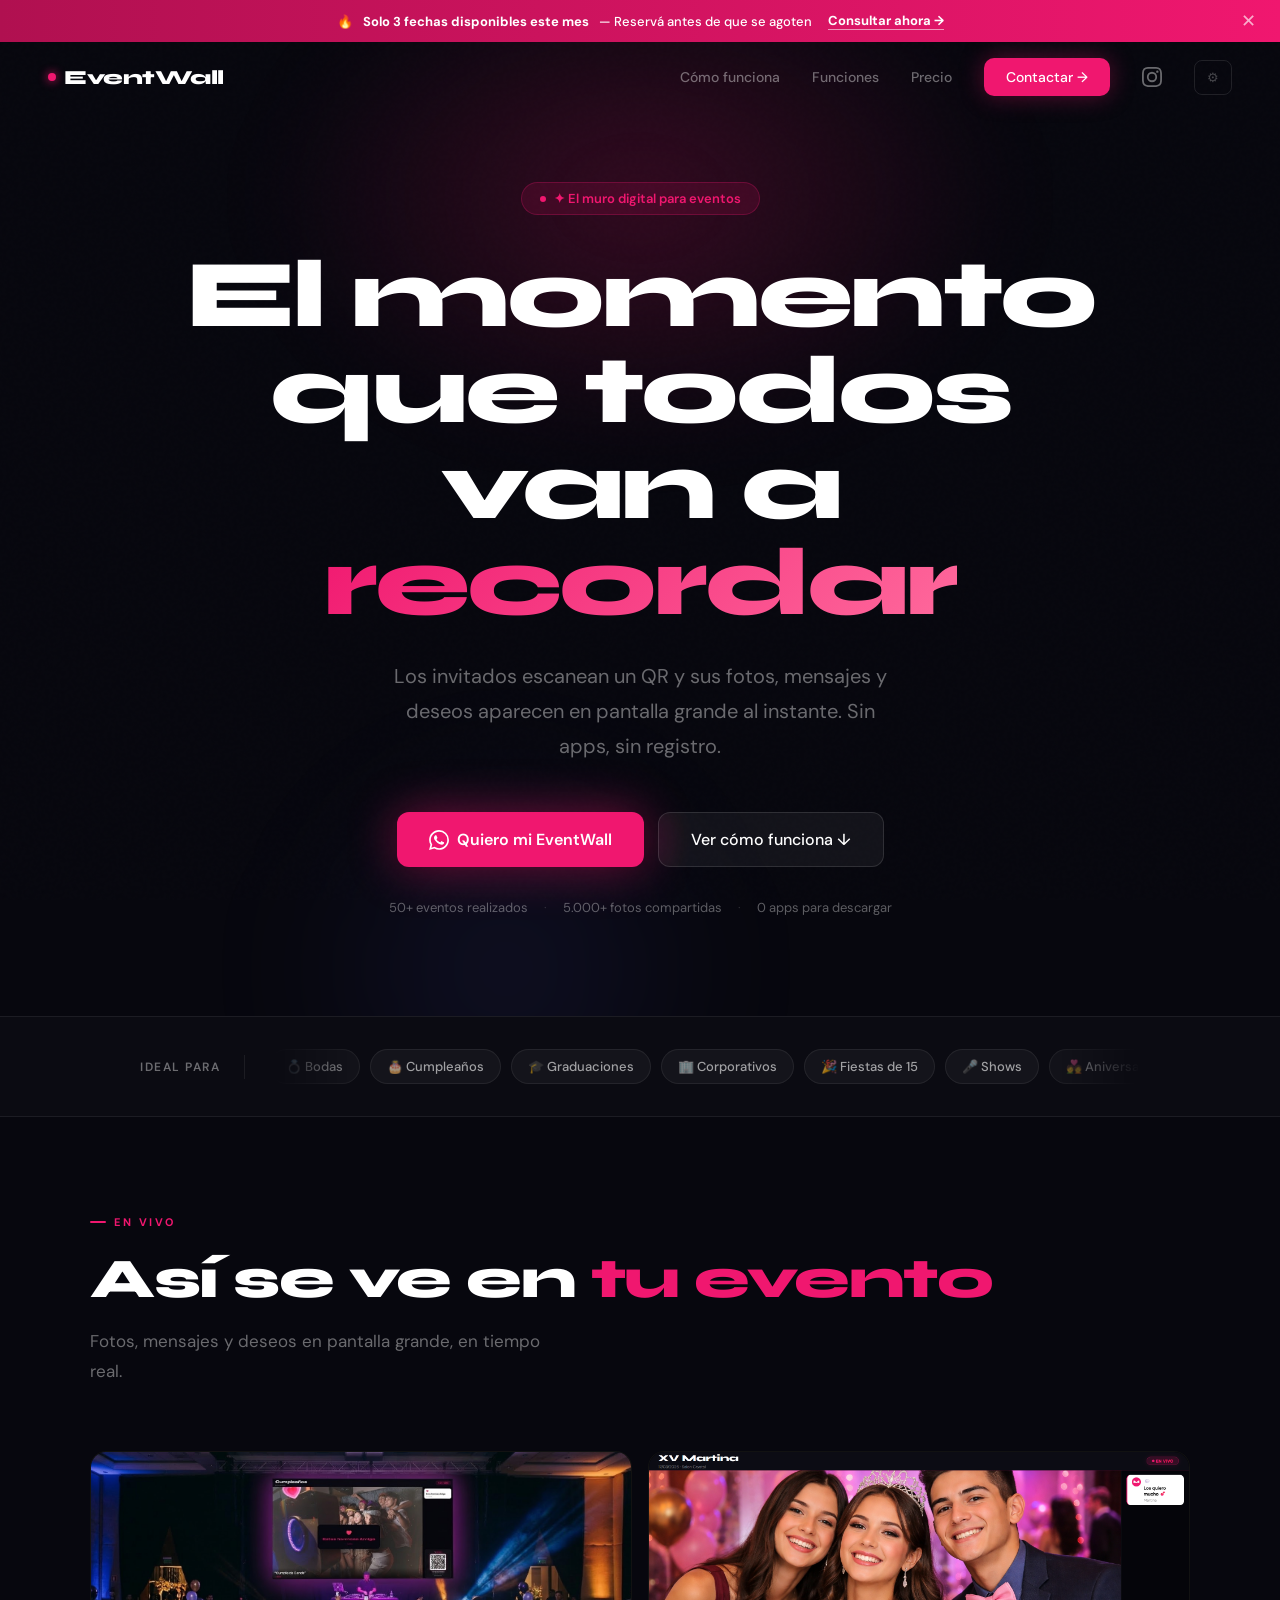
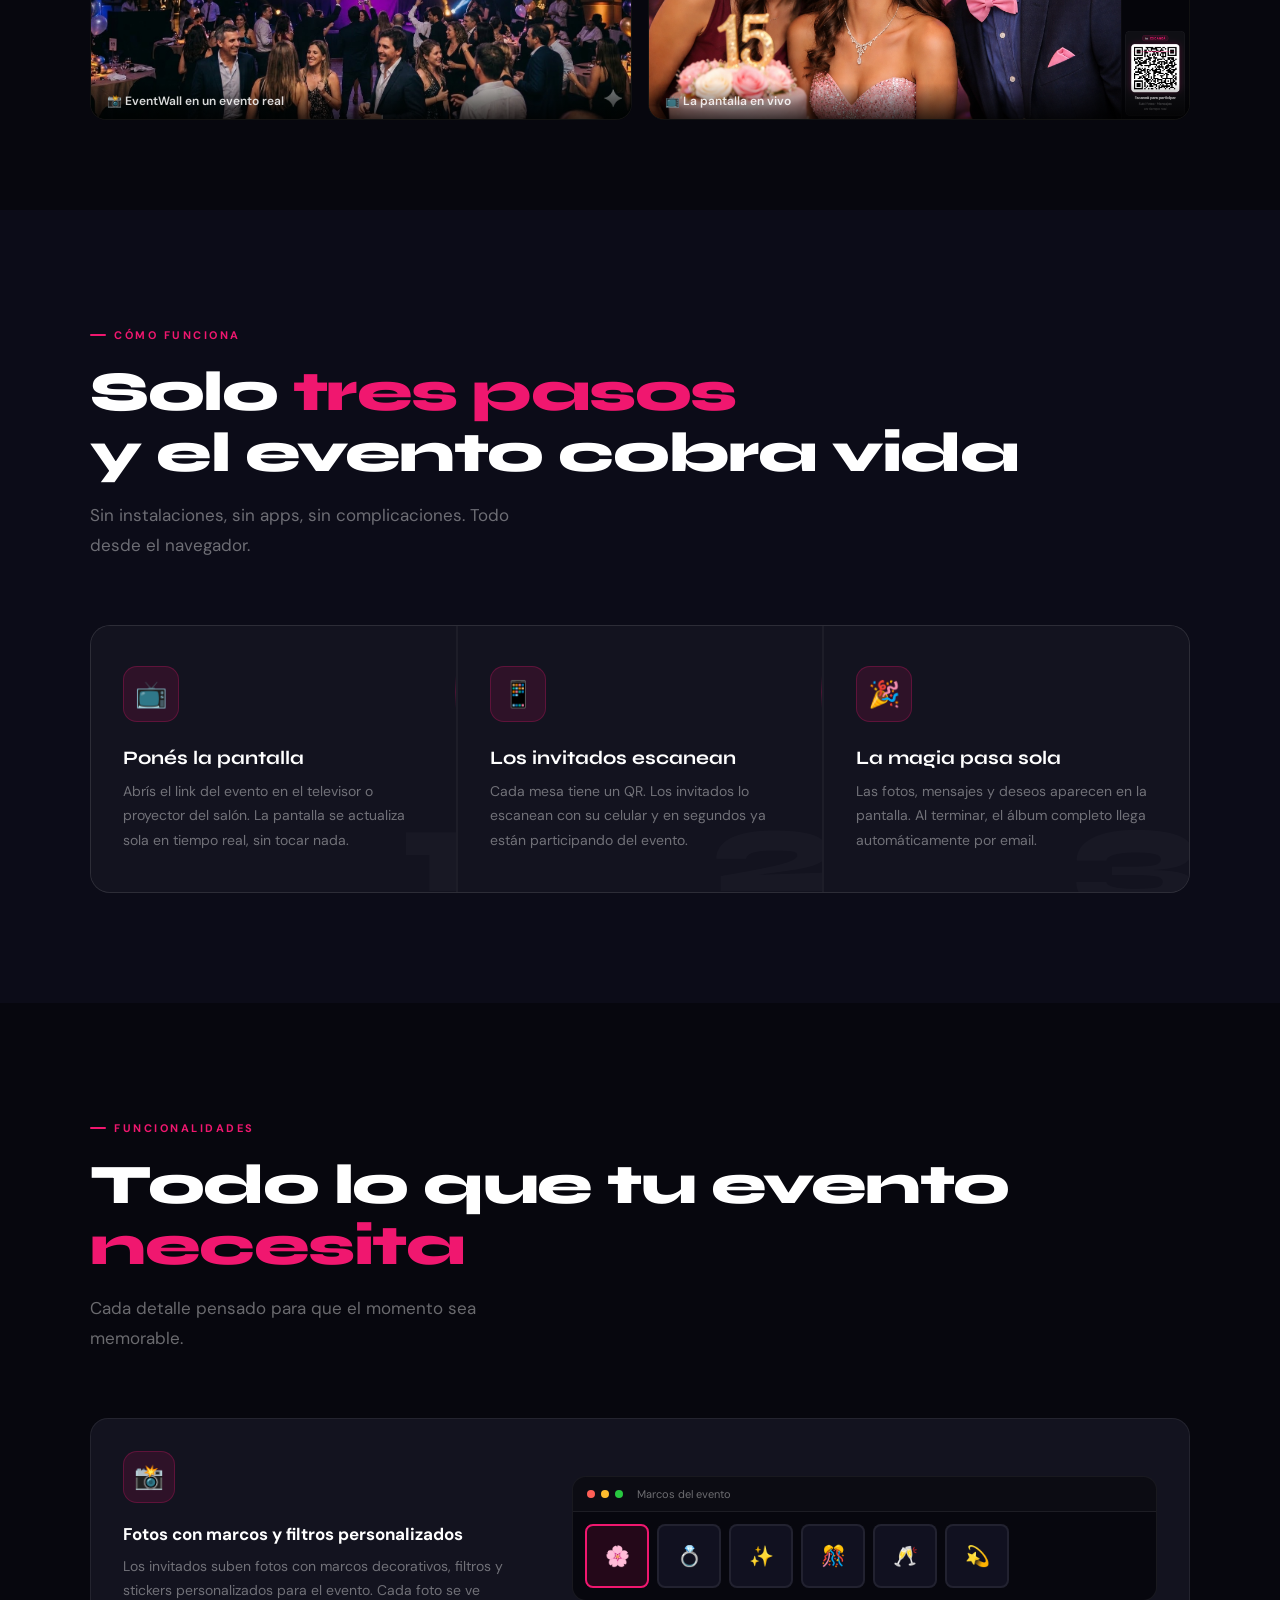
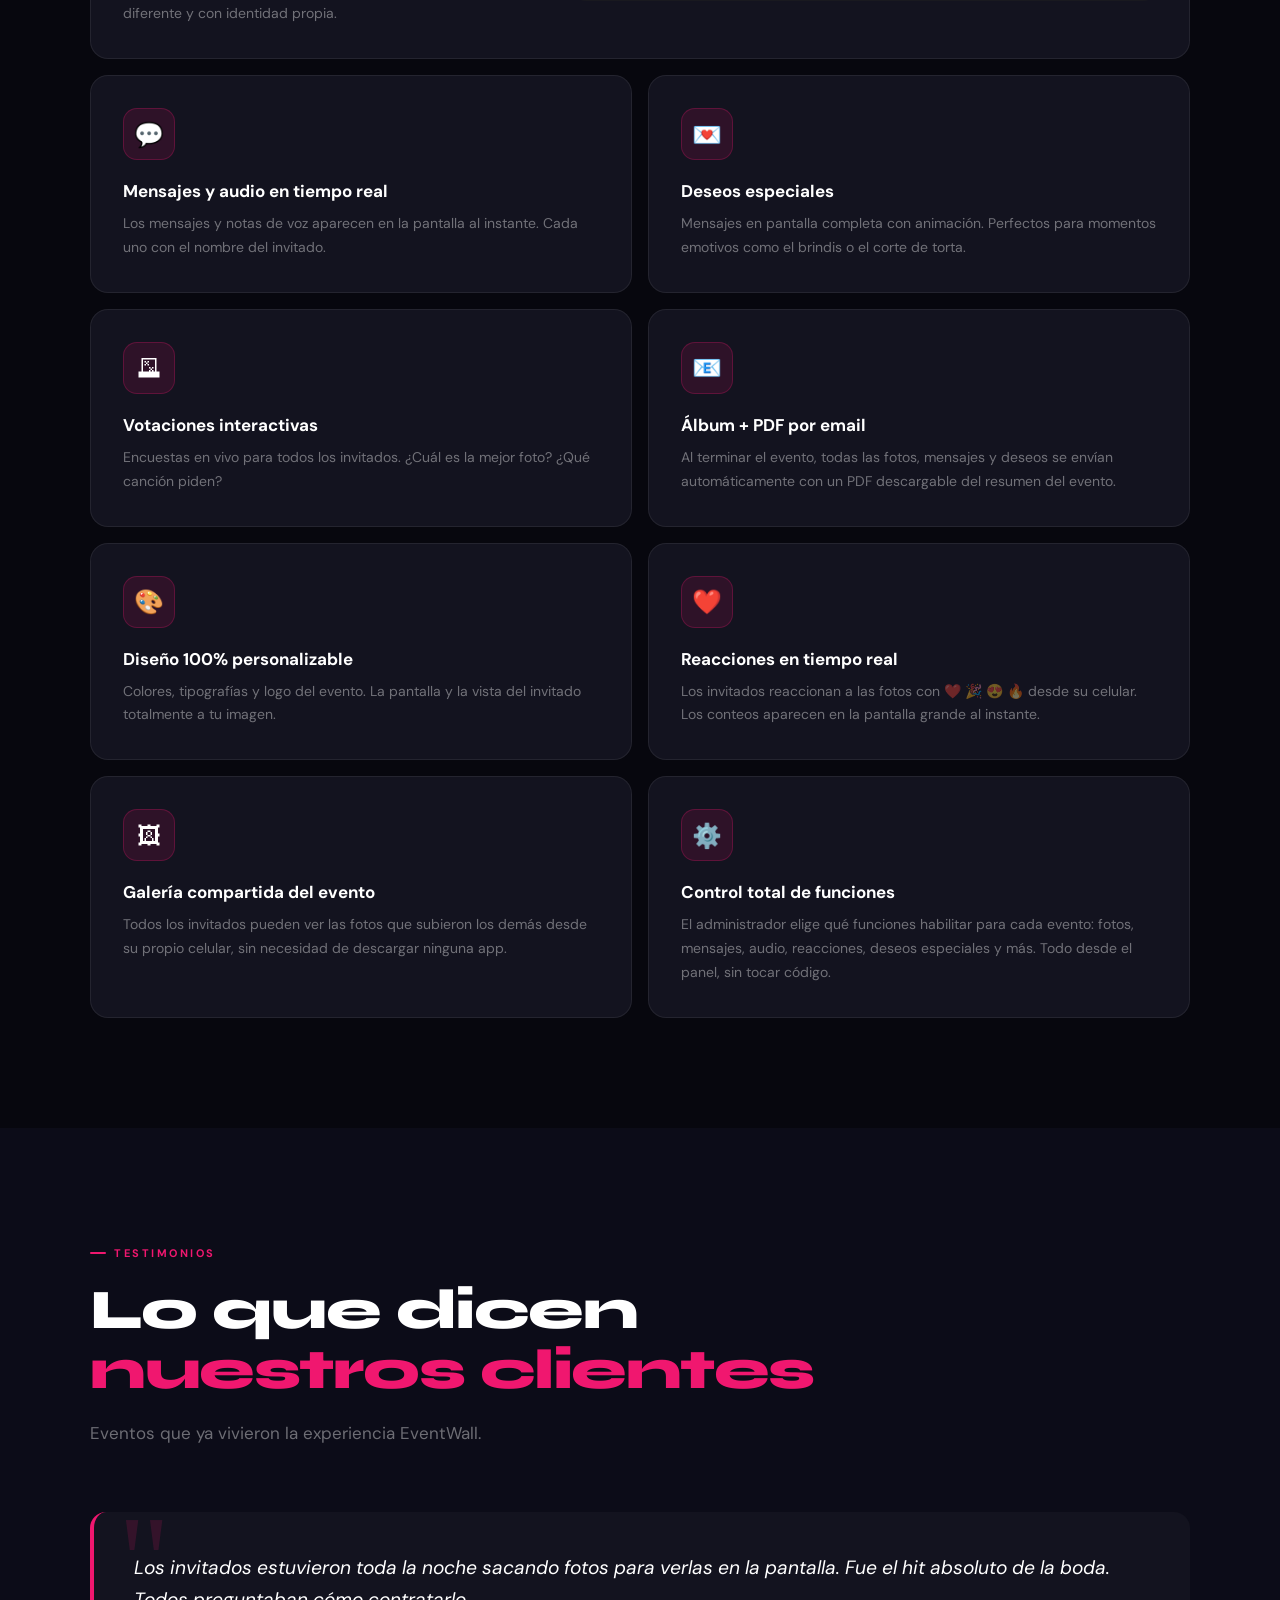
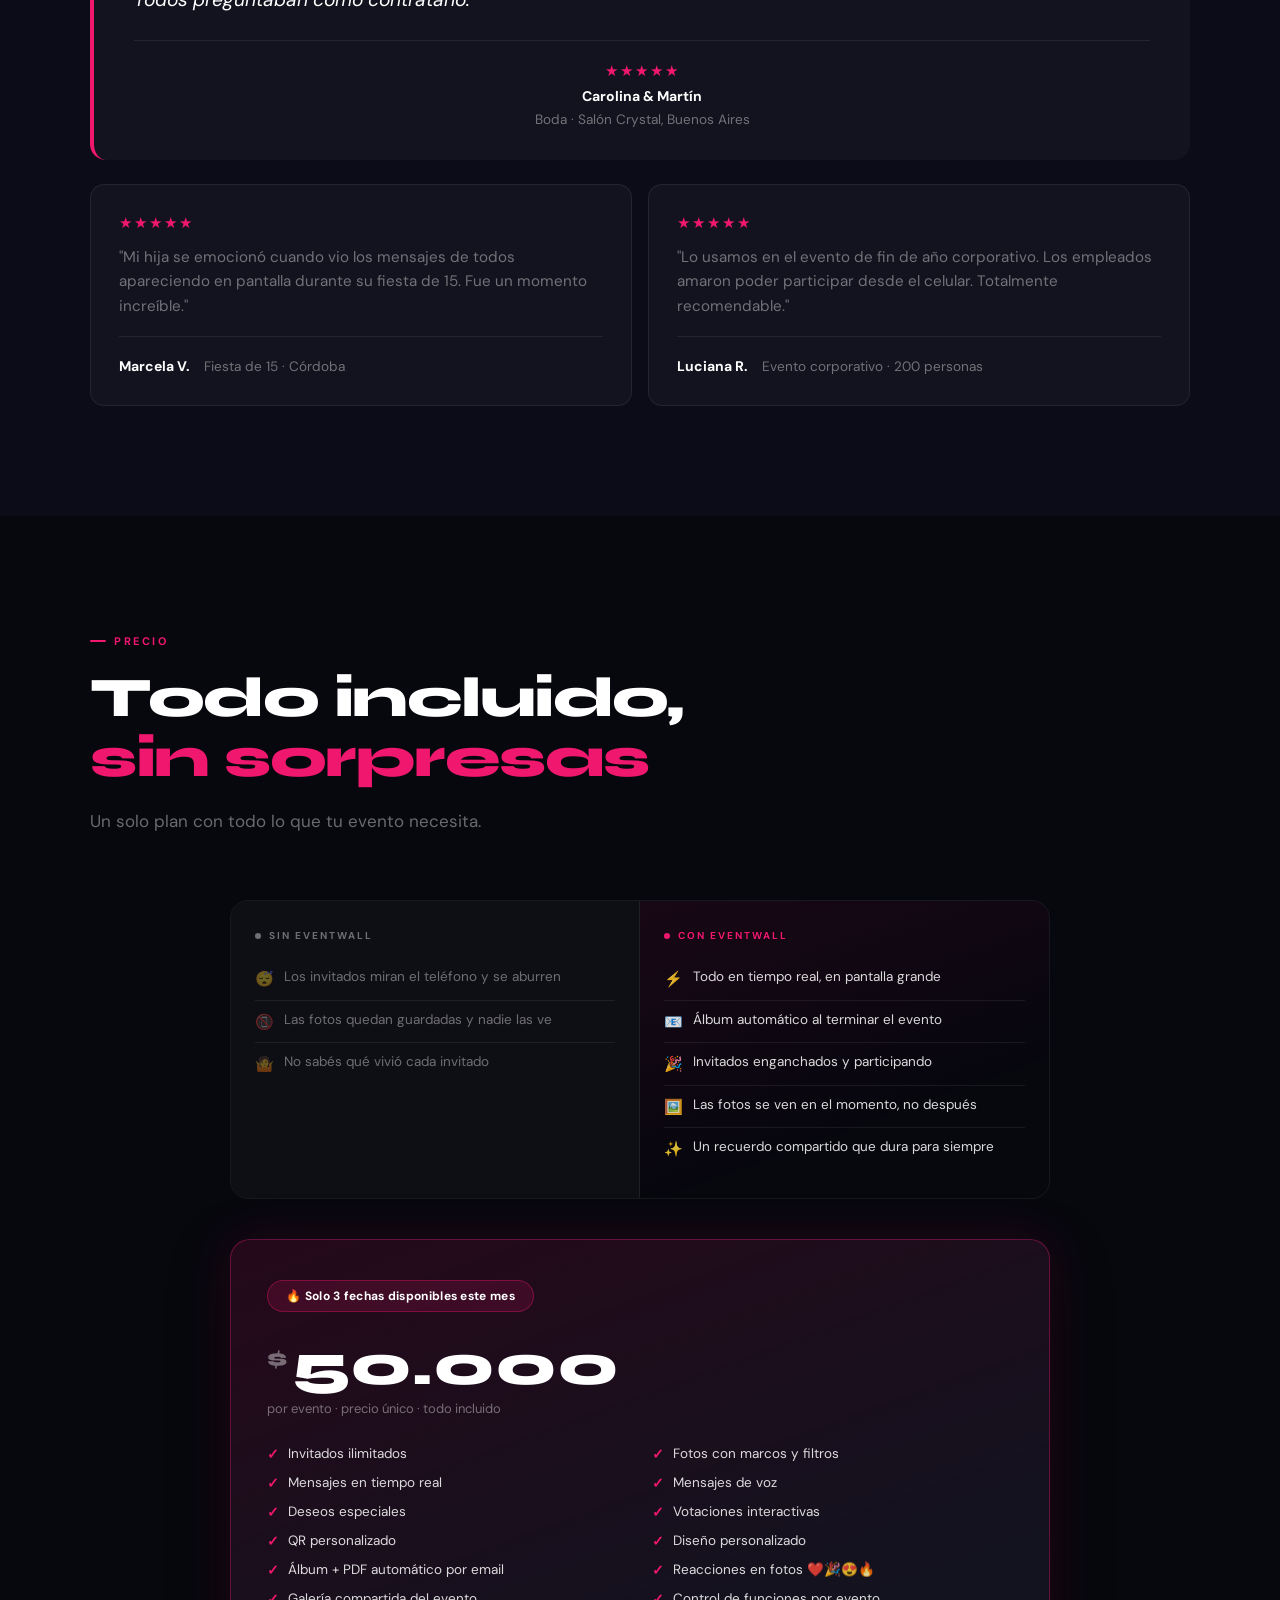
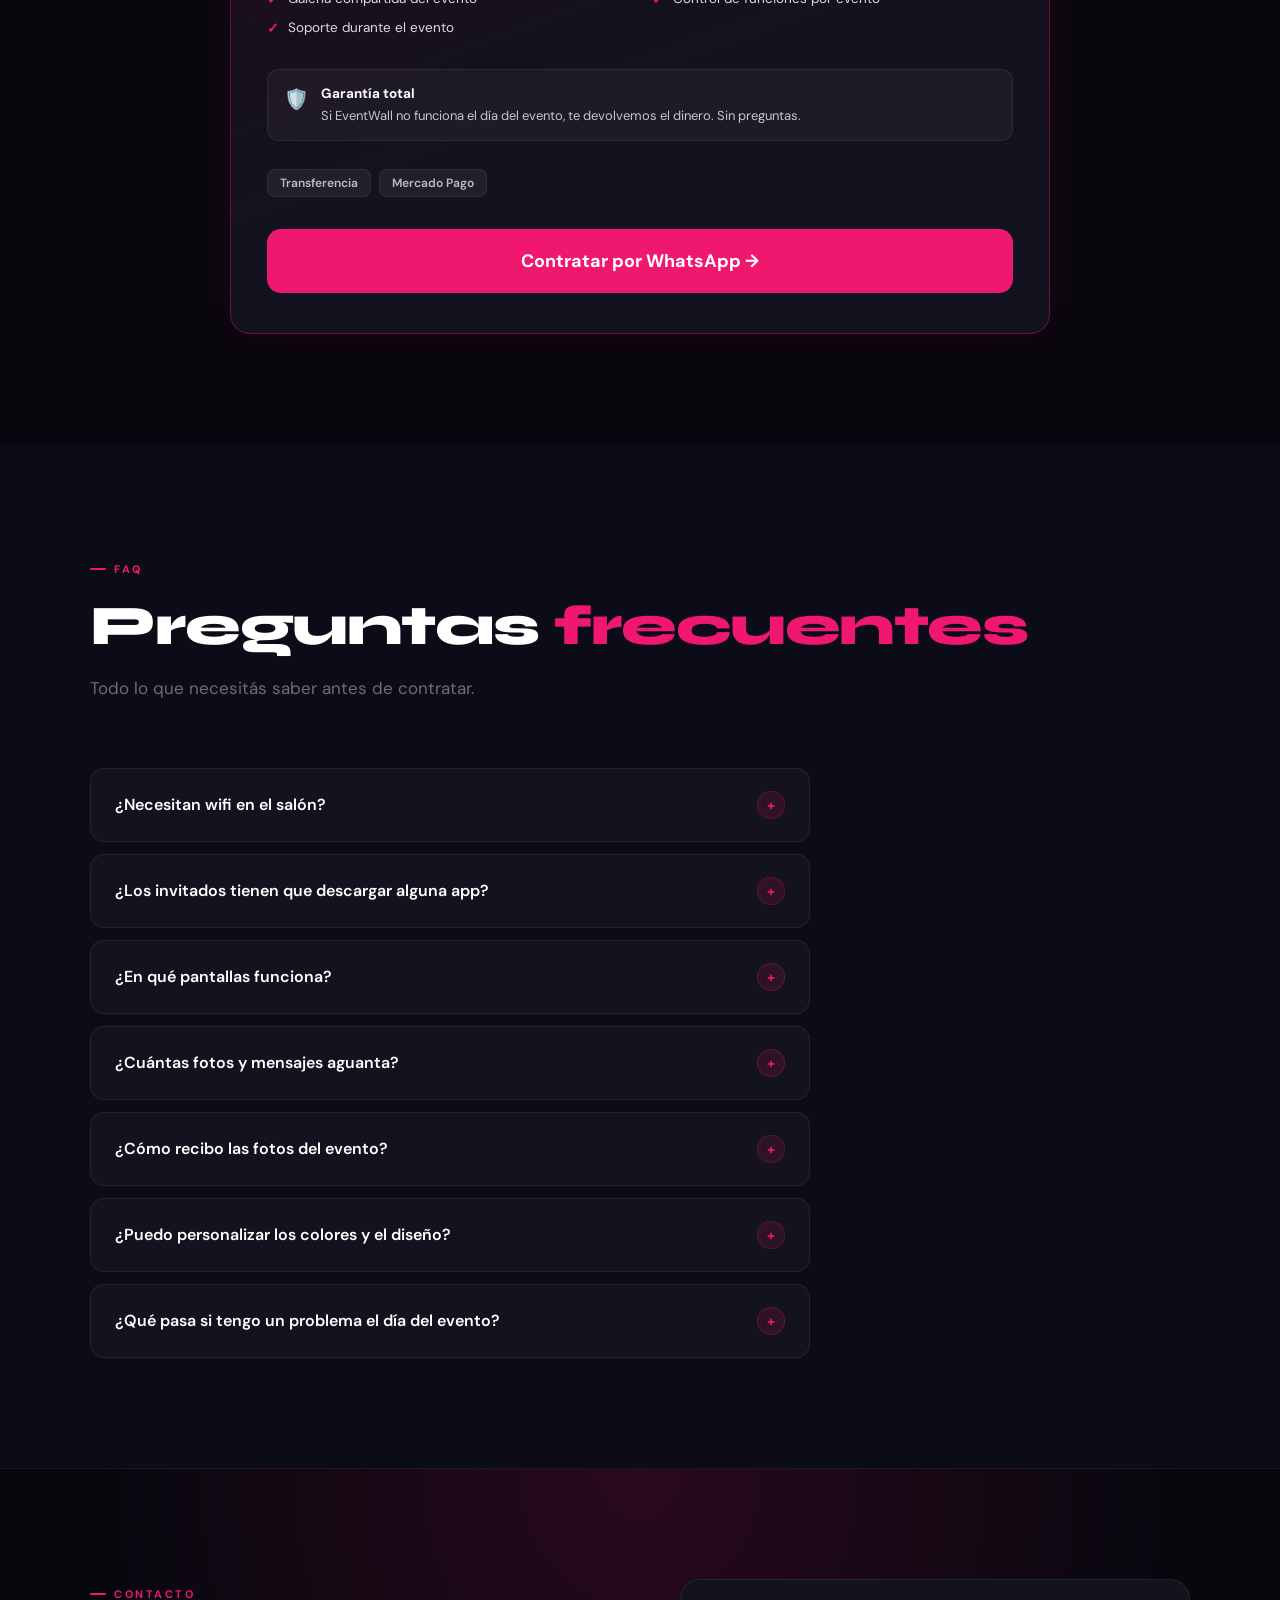
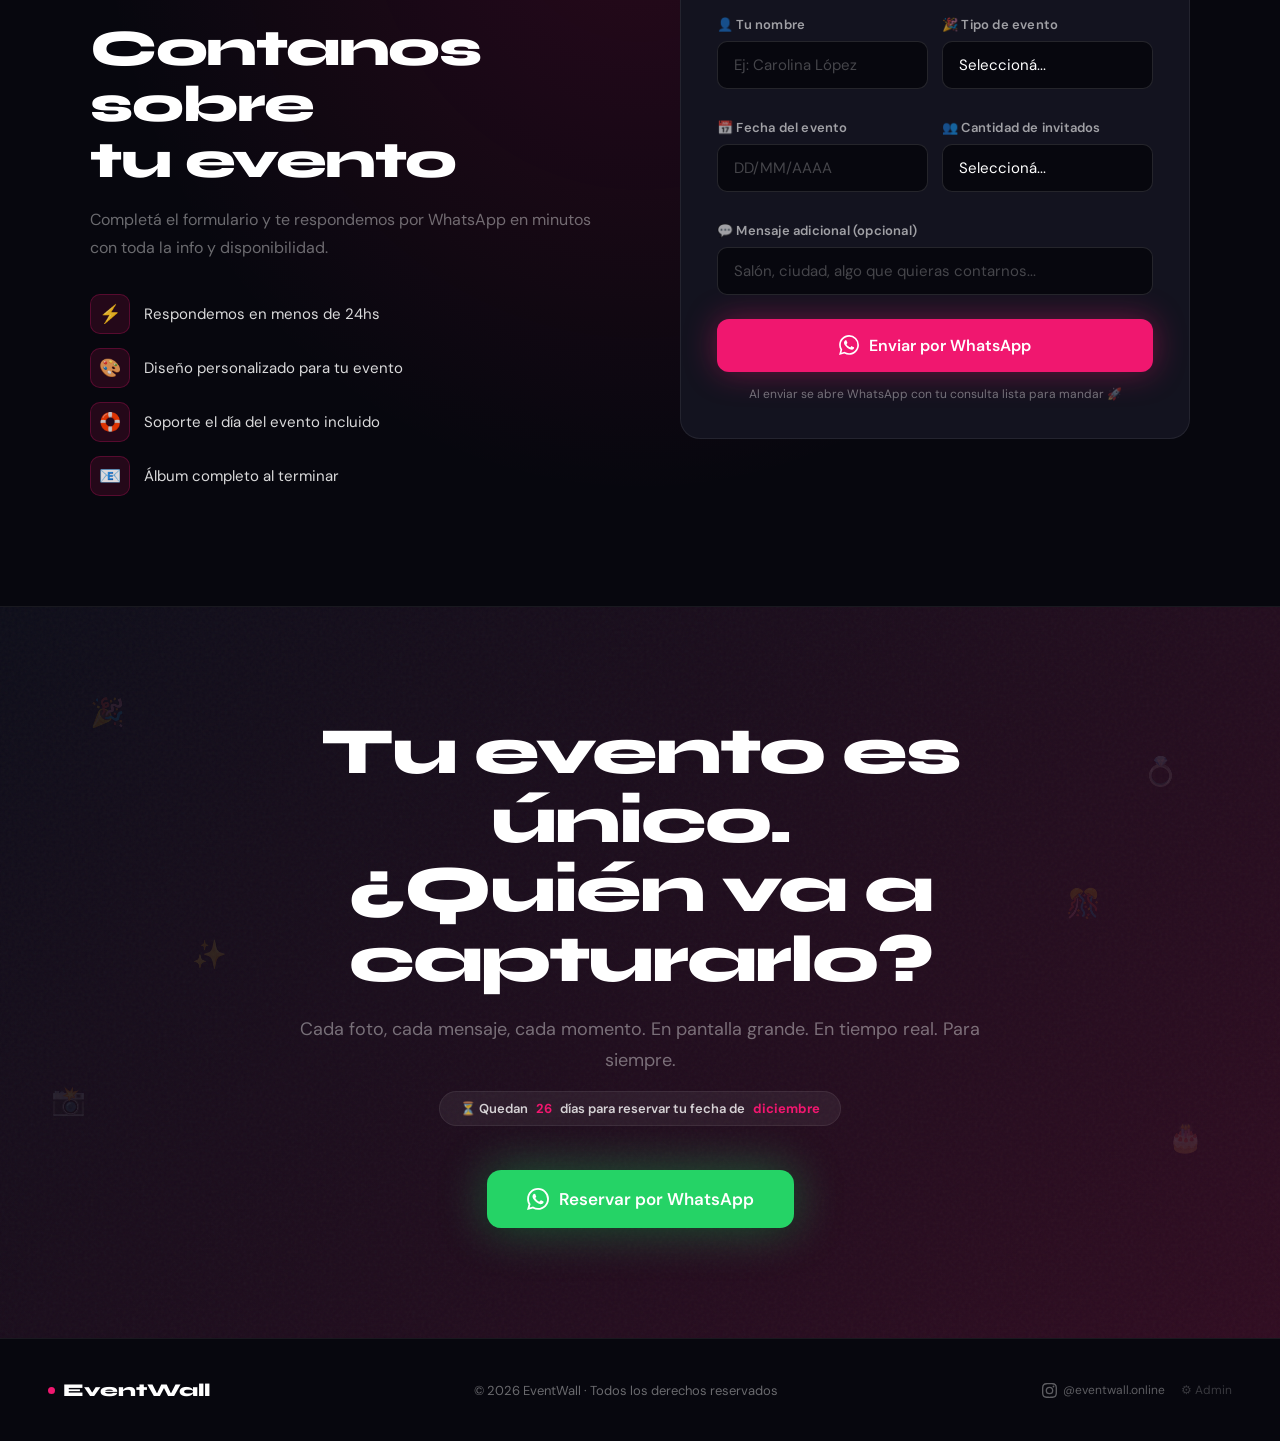
==== index.html @ 8d48dafd "Mejorar SEO técnico de la landing" ====
<!DOCTYPE html>
<html lang="es">
<head>
<meta charset="UTF-8"/>
<meta name="viewport" content="width=device-width, initial-scale=1.0"/>

<!-- ── SEO BÁSICO ── -->
<title>EventWall — Muro Digital para Eventos | Bodas, 15 Años y Más</title>
<meta name="description" content="EventWall: fotos, mensajes y deseos de tus invitados en pantalla grande, en tiempo real. Sin apps ni registro. Ideal para bodas, cumpleaños, fiestas de 15 y eventos corporativos en Argentina."/>
<meta name="keywords" content="muro digital eventos, photo wall boda, pantalla interactiva fiesta, fotos en tiempo real evento, eventwall argentina, muro interactivo invitados, photo wall argentina"/>
<meta name="author" content="EventWall"/>
<meta name="robots" content="index, follow, max-image-preview:large"/>
<meta name="geo.region" content="AR"/>
<meta name="geo.placename" content="Argentina"/>
<meta name="language" content="es-AR"/>
<meta name="theme-color" content="#05020A"/>
<meta name="format-detection" content="telephone=no"/>
<link rel="canonical" href="https://kracoospelatti1-sudo.github.io/"/>
<link rel="alternate" hreflang="es-AR" href="https://kracoospelatti1-sudo.github.io/"/>
<link rel="alternate" hreflang="x-default" href="https://kracoospelatti1-sudo.github.io/"/>

<!-- ── OPEN GRAPH (WhatsApp, Facebook, LinkedIn) ── -->
<meta property="og:type" content="website"/>
<meta property="og:url" content="https://kracoospelatti1-sudo.github.io/"/>
<meta property="og:title" content="EventWall — El muro digital para tus eventos"/>
<meta property="og:description" content="Fotos, mensajes y momentos de tus invitados en pantalla grande, en tiempo real. Sin apps, sin registro. Ideal para bodas, cumpleaños y eventos corporativos."/>
<meta property="og:image" content="https://kracoospelatti1-sudo.github.io/example2.png"/>
<meta property="og:image:secure_url" content="https://kracoospelatti1-sudo.github.io/example2.png"/>
<meta property="og:image:type" content="image/png"/>
<meta property="og:image:width" content="1909"/>
<meta property="og:image:height" content="945"/>
<meta property="og:image:alt" content="Pantalla de EventWall personalizada para un evento"/>
<meta property="og:locale" content="es_AR"/>
<meta property="og:site_name" content="EventWall"/>

<!-- ── TWITTER CARD ── -->
<meta name="twitter:card" content="summary_large_image"/>
<meta name="twitter:title" content="EventWall — El muro digital para tus eventos"/>
<meta name="twitter:description" content="Fotos, mensajes y momentos de tus invitados en pantalla grande, en tiempo real. Sin apps y sin registro."/>
<meta name="twitter:url" content="https://kracoospelatti1-sudo.github.io/"/>
<meta name="twitter:image" content="https://kracoospelatti1-sudo.github.io/example2.png"/>
<meta name="twitter:image:alt" content="Pantalla de EventWall personalizada para un evento"/>

<!-- ── SCHEMA.ORG — SERVICE ── -->
<script type="application/ld+json">
{
  "@context": "https://schema.org",
  "@type": "Service",
  "name": "EventWall",
  "url": "https://kracoospelatti1-sudo.github.io/",
  "description": "Muro digital interactivo para eventos. Fotos, mensajes y momentos de los invitados en pantalla grande, en tiempo real. Sin apps ni registro.",
  "image": "https://kracoospelatti1-sudo.github.io/example2.png",
  "provider": {
    "@type": "LocalBusiness",
    "name": "EventWall",
    "telephone": "+5492352487435",
    "areaServed": "AR",
    "sameAs": [
      "https://www.instagram.com/eventwall.online/"
    ],
    "address": {
      "@type": "PostalAddress",
      "addressCountry": "AR"
    }
  },
  "serviceType": "Entretenimiento para eventos",
  "offers": {
    "@type": "Offer",
    "priceCurrency": "ARS",
    "price": "50000",
    "availability": "https://schema.org/InStock",
    "priceValidUntil": "2026-12-31"
  },
  "audience": {
    "@type": "Audience",
    "audienceType": "Organizadores de eventos, bodas, fiestas de 15, eventos corporativos"
  }
}
</script>

<!-- ── SCHEMA.ORG — ORGANIZATION ── -->
<script type="application/ld+json">
{
  "@context": "https://schema.org",
  "@type": "Organization",
  "name": "EventWall",
  "url": "https://kracoospelatti1-sudo.github.io/",
  "logo": "https://kracoospelatti1-sudo.github.io/example2.png",
  "image": "https://kracoospelatti1-sudo.github.io/example2.png",
  "contactPoint": {
    "@type": "ContactPoint",
    "telephone": "+5492352487435",
    "contactType": "sales",
    "areaServed": "AR",
    "availableLanguage": [
      "es"
    ]
  },
  "sameAs": [
    "https://www.instagram.com/eventwall.online/"
  ]
}
</script>

<!-- ── SCHEMA.ORG — WEBSITE ── -->
<script type="application/ld+json">
{
  "@context": "https://schema.org",
  "@type": "WebSite",
  "name": "EventWall",
  "url": "https://kracoospelatti1-sudo.github.io/",
  "inLanguage": "es-AR"
}
</script>

<!-- ── SCHEMA.ORG — FAQ ── -->
<script type="application/ld+json">
{
  "@context": "https://schema.org",
  "@type": "FAQPage",
  "mainEntity": [
    {
      "@type": "Question",
      "name": "¿Necesitan wifi en el salón?",
      "acceptedAnswer": {
        "@type": "Answer",
        "text": "Sí, se necesita conexión a internet tanto en el televisor como en los celulares de los invitados. El sistema funciona 100% en la nube, por lo que no hay nada que instalar. La mayoría de los salones tienen wifi, y los invitados pueden usar sus datos móviles sin problema."
      }
    },
    {
      "@type": "Question",
      "name": "¿Los invitados tienen que descargar alguna app?",
      "acceptedAnswer": {
        "@type": "Answer",
        "text": "No. Los invitados escanean el QR con la cámara del celular y se abre directamente en el navegador. Sin apps, sin registro, sin contraseña. En menos de 10 segundos ya están participando."
      }
    },
    {
      "@type": "Question",
      "name": "¿En qué pantallas funciona?",
      "acceptedAnswer": {
        "@type": "Answer",
        "text": "En cualquier dispositivo con navegador: Smart TV, televisor con Chromecast o Fire Stick, computadora conectada al proyector, tablet, etc. Solo abrís el link del evento en el navegador y listo."
      }
    },
    {
      "@type": "Question",
      "name": "¿Cuántas fotos y mensajes aguanta?",
      "acceptedAnswer": {
        "@type": "Answer",
        "text": "El plan incluye invitados y contenido ilimitado. No hay un tope de fotos, mensajes o audios. El sistema está preparado para eventos con cientos de personas mandando contenido al mismo tiempo."
      }
    },
    {
      "@type": "Question",
      "name": "¿Cómo recibo las fotos del evento?",
      "acceptedAnswer": {
        "@type": "Answer",
        "text": "Al terminar el evento, el álbum completo con todas las fotos, mensajes y deseos se envía automáticamente al email que nos indicás, junto con un PDF descargable con el resumen de la noche. También podés descargarlo manualmente desde el panel de administración en cualquier momento."
      }
    },
    {
      "@type": "Question",
      "name": "¿Puedo personalizar los colores y el diseño?",
      "acceptedAnswer": {
        "@type": "Answer",
        "text": "Sí, el plan incluye personalización completa: colores, tipografías, marcos para fotos y diseño general de la pantalla. Lo adaptamos a la estética de tu evento antes del día."
      }
    },
    {
      "@type": "Question",
      "name": "¿Qué pasa si tengo un problema el día del evento?",
      "acceptedAnswer": {
        "@type": "Answer",
        "text": "Tenés soporte directo por WhatsApp durante todo el evento. Si algo no funciona como esperás, te respondemos al instante para resolverlo."
      }
    }
  ]
}
</script>

<!-- ── FAVICON ── -->
<link rel="icon" href="data:image/svg+xml,<svg xmlns='http://www.w3.org/2000/svg' viewBox='0 0 100 100'><text y='.9em' font-size='90'>🎉</text></svg>"/>

<link rel="preconnect" href="https://fonts.googleapis.com"/>
<link rel="preconnect" href="https://fonts.gstatic.com" crossorigin/>
<link href="https://fonts.googleapis.com/css2?family=Syne:wght@700;800&family=DM+Sans:ital,wght@0,300;0,400;0,500;0,600;1,400&display=swap" rel="stylesheet"/>
<link rel="stylesheet" href="https://unpkg.com/aos@2.3.4/dist/aos.css"/>
<style>
*,*::before,*::after{box-sizing:border-box;margin:0;padding:0}
html{scroll-behavior:smooth;-webkit-font-smoothing:antialiased}
body{font-family:'DM Sans',sans-serif;background:#07070e;color:#fff;overflow-x:hidden}

:root{
  --pink:#f0176f;
  --pink-dim:rgba(240,23,111,0.12);
  --pink-border:rgba(240,23,111,0.25);
  --dark:#07070e;
  --dark2:#0c0c18;
  --dark3:#111120;
  --card:#13131f;
  --border:rgba(255,255,255,0.07);
  --border2:rgba(255,255,255,0.12);
  --muted:rgba(255,255,255,0.4);
  --text:rgba(255,255,255,0.85);
  --wa:#25D366;
}

/* ─── SCROLLBAR ─────────────────────────────────── */
::-webkit-scrollbar{width:6px}
::-webkit-scrollbar-track{background:var(--dark)}
::-webkit-scrollbar-thumb{background:#2a2a3a;border-radius:3px}

/* ─── NOISE OVERLAY ─────────────────────────────── */
body::after{
  content:'';position:fixed;inset:0;z-index:0;pointer-events:none;
  background-image:url("data:image/svg+xml,%3Csvg viewBox='0 0 256 256' xmlns='http://www.w3.org/2000/svg'%3E%3Cfilter id='n'%3E%3CfeTurbulence type='fractalNoise' baseFrequency='0.9' numOctaves='4' stitchTiles='stitch'/%3E%3C/filter%3E%3Crect width='100%25' height='100%25' filter='url(%23n)' opacity='0.03'/%3E%3C/svg%3E");
  opacity:0.4;
}

/* ─── NAV ───────────────────────────────────────── */
nav{
  position:fixed;top:0;left:0;right:0;z-index:200;
  display:flex;align-items:center;justify-content:space-between;
  padding:16px 48px;
  transition:all 0.3s;
}
nav.scrolled{
  background:rgba(7,7,14,0.9);
  backdrop-filter:blur(20px);
  border-bottom:1px solid var(--border);
  padding:12px 48px;
}
.nav-logo{
  font-family:'Syne',sans-serif;font-size:20px;font-weight:800;
  color:#fff;letter-spacing:-0.5px;text-decoration:none;
  display:flex;align-items:center;gap:8px;
}
.nav-logo-dot{
  width:8px;height:8px;border-radius:50%;
  background:var(--pink);
  box-shadow:0 0 10px var(--pink);
  animation:pulse 2s infinite;
}
.nav-links{display:flex;align-items:center;gap:32px}
.nav-links a{
  font-size:14px;font-weight:500;color:var(--muted);
  text-decoration:none;transition:color 0.2s;
}
.nav-links a:hover{color:#fff}
.nav-cta{
  background:var(--pink);color:#fff !important;
  padding:10px 22px;border-radius:10px;font-size:14px;
  font-weight:600;transition:all 0.2s !important;
  box-shadow:0 0 24px rgba(240,23,111,0.35);
}
.nav-cta:hover{opacity:0.88 !important;transform:translateY(-1px)}
.nav-mobile-btn{
  display:none;background:none;border:none;cursor:pointer;
  color:#fff;font-size:22px;padding:4px;
}

/* ─── HERO (updated) ────────────────────────────── */
.hero{
  position:relative;min-height:100vh;
  display:flex;flex-direction:column;
  align-items:center;justify-content:center;
  padding:140px 24px 100px;
  text-align:center;overflow:hidden;
}
.hero-glow{
  position:absolute;top:-10%;left:50%;transform:translateX(-50%);
  width:900px;height:600px;
  background:radial-gradient(ellipse,rgba(240,23,111,0.2) 0%,transparent 60%);
  pointer-events:none;filter:blur(40px);
}
.hero-glow2{
  position:absolute;bottom:-20%;left:20%;
  width:500px;height:500px;
  background:radial-gradient(ellipse,rgba(99,102,241,0.1) 0%,transparent 65%);
  pointer-events:none;filter:blur(60px);
}
.hero-badge{
  display:inline-flex;align-items:center;gap:8px;
  background:var(--pink-dim);border:1px solid var(--pink-border);
  padding:7px 18px;border-radius:40px;
  font-size:13px;font-weight:600;color:var(--pink);
  margin-bottom:32px;position:relative;z-index:1;
  animation:fadeUp 0.6s ease both;
}
.hero-badge-dot{
  width:6px;height:6px;border-radius:50%;
  background:var(--pink);animation:pulse 1.5s infinite;
}
.hero h1{
  font-family:'Syne',sans-serif;
  font-size:clamp(44px,8vw,96px);
  font-weight:800;line-height:1.0;letter-spacing:-3px;
  margin-bottom:28px;max-width:920px;
  position:relative;z-index:1;
  animation:fadeUp 0.6s 0.1s ease both;
}
.hero h1 .highlight{
  color:transparent;
  background:linear-gradient(135deg,var(--pink),#ff6b9d);
  -webkit-background-clip:text;background-clip:text;
}
.hero-sub{
  font-size:clamp(16px,2vw,20px);color:var(--muted);
  max-width:520px;line-height:1.75;margin-bottom:48px;
  position:relative;z-index:1;
  animation:fadeUp 0.6s 0.2s ease both;
}
.hero-btns{
  display:flex;gap:14px;flex-wrap:wrap;justify-content:center;
  position:relative;z-index:1;
  animation:fadeUp 0.6s 0.3s ease both;
}
.btn-primary{
  display:inline-flex;align-items:center;gap:8px;
  background:var(--pink);color:#fff;border:none;
  padding:16px 32px;border-radius:12px;font-size:16px;
  font-weight:600;font-family:'DM Sans',sans-serif;cursor:pointer;
  text-decoration:none;transition:all 0.25s;
  box-shadow:0 0 48px rgba(240,23,111,0.45),0 4px 16px rgba(0,0,0,0.3);
}
.btn-primary:hover{transform:translateY(-2px);box-shadow:0 0 64px rgba(240,23,111,0.55),0 8px 24px rgba(0,0,0,0.4)}
.btn-secondary{
  display:inline-flex;align-items:center;gap:8px;
  background:rgba(255,255,255,0.05);color:#fff;
  border:1px solid var(--border2);
  padding:16px 32px;border-radius:12px;font-size:16px;
  font-weight:500;font-family:'DM Sans',sans-serif;cursor:pointer;
  text-decoration:none;transition:all 0.25s;
  backdrop-filter:blur(8px);
}
.btn-secondary:hover{background:rgba(255,255,255,0.1);transform:translateY(-2px)}

/* HERO MOCKUP */

/* ─── PROOF BAR ─────────────────────────────────── */
.proof{
  padding:32px 24px;
  border-top:1px solid var(--border);border-bottom:1px solid var(--border);
  background:rgba(255,255,255,0.015);
}
.proof-inner{max-width:1000px;margin:0 auto;display:flex;align-items:center;gap:24px;flex-wrap:wrap;justify-content:center}
.proof-label{font-size:12px;color:var(--muted);text-transform:uppercase;letter-spacing:1.5px;font-weight:600;white-space:nowrap}
.proof-sep{width:1px;height:24px;background:var(--border);flex-shrink:0}
.proof-tags{display:flex;flex-wrap:wrap;gap:10px;justify-content:center}
.proof-tag{
  display:flex;align-items:center;gap:7px;
  background:rgba(255,255,255,0.04);border:1px solid var(--border);
  padding:8px 16px;border-radius:40px;font-size:13px;
  color:rgba(255,255,255,0.6);font-weight:500;
}

/* ─── SECTION BASE ──────────────────────────────── */
.section-wrap{width:100%;padding:0 24px}
.section-wrap.dark{background:var(--dark2)}
.section{max-width:1100px;margin:0 auto;padding:110px 0}
.section-label{
  display:inline-flex;align-items:center;gap:8px;
  font-size:11px;font-weight:700;color:var(--pink);
  text-transform:uppercase;letter-spacing:2.5px;margin-bottom:20px;
}
.section-label::before{content:'';width:16px;height:2px;background:var(--pink);border-radius:2px}
.section h2{
  font-family:'Syne',sans-serif;
  font-size:clamp(32px,4.5vw,56px);
  font-weight:800;line-height:1.08;letter-spacing:-1.5px;
  margin-bottom:18px;
}
.section h2 .c{color:var(--pink)}
.section-sub{
  font-size:17px;color:var(--muted);
  max-width:460px;line-height:1.75;margin-bottom:64px;
}

/* ─── STATS ─────────────────────────────────────── */
.stats-row{
  display:grid;grid-template-columns:repeat(4,1fr);
  gap:1px;background:var(--border);
  border:1px solid var(--border);border-radius:20px;overflow:hidden;
  margin-bottom:0;
}
.stat-item{
  background:var(--card);
  padding:36px 24px;text-align:center;
}
.stat-val{
  font-family:'Syne',sans-serif;font-size:clamp(36px,4vw,52px);
  font-weight:800;color:var(--pink);line-height:1;margin-bottom:8px;
}
.stat-desc{font-size:13px;color:var(--muted);font-weight:500;line-height:1.4}

/* ─── HOW IT WORKS ──────────────────────────────── */
.steps{display:grid;grid-template-columns:repeat(3,1fr);gap:2px;background:var(--border);border-radius:20px;overflow:hidden;border:1px solid var(--border)}
.step{
  background:var(--card);padding:40px 32px;
  position:relative;overflow:hidden;transition:background 0.2s;
}
.step::before{
  content:attr(data-n);
  position:absolute;bottom:-20px;right:-10px;
  font-family:'Syne',sans-serif;font-size:120px;font-weight:800;
  color:rgba(255,255,255,0.025);line-height:1;pointer-events:none;
  user-select:none;
}
.step:hover{background:#161625}
.step-ico{
  width:56px;height:56px;border-radius:14px;
  background:var(--pink-dim);border:1px solid var(--pink-border);
  display:flex;align-items:center;justify-content:center;
  font-size:26px;margin-bottom:24px;
}
.step h3{font-family:'Syne',sans-serif;font-size:19px;font-weight:700;margin-bottom:10px}
.step p{font-size:14px;color:var(--muted);line-height:1.75}
.step-connector{
  position:absolute;top:50px;right:-1px;
  width:2px;height:32px;
  background:linear-gradient(to bottom,transparent,var(--pink-border),transparent);
}

/* ─── FEATURES ──────────────────────────────────── */
.features-layout{display:grid;grid-template-columns:1fr 1fr;gap:16px}
.feat{
  background:var(--card);border:1px solid var(--border);
  border-radius:18px;padding:32px;
  transition:all 0.25s;cursor:default;
  display:flex;flex-direction:column;gap:0;
}
.feat:hover{border-color:var(--pink-border);background:#161625;transform:translateY(-3px)}
.feat.big{grid-column:span 2;display:grid;grid-template-columns:1fr 1.4fr;gap:32px;align-items:center}
.feat-ico{
  width:52px;height:52px;border-radius:14px;
  display:flex;align-items:center;justify-content:center;
  font-size:24px;margin-bottom:20px;flex-shrink:0;
  background:var(--pink-dim);border:1px solid var(--pink-border);
}
.feat h3{font-size:17px;font-weight:700;margin-bottom:10px;line-height:1.3}
.feat p{font-size:14px;color:var(--muted);line-height:1.7}
.feat-preview{
  background:var(--dark);border:1px solid var(--border);
  border-radius:14px;overflow:hidden;
}
.feat-preview-bar{
  padding:10px 14px;display:flex;align-items:center;gap:6px;
  border-bottom:1px solid var(--border);
  background:rgba(255,255,255,0.02);
}
.feat-preview-dot{width:8px;height:8px;border-radius:50%}
.feat-preview-body{
  display:flex;gap:8px;padding:12px;flex-wrap:wrap;
}
.feat-frame{
  width:64px;height:64px;border-radius:8px;
  display:flex;align-items:center;justify-content:center;
  font-size:20px;border:2px solid var(--border);
  background:var(--dark3);cursor:pointer;transition:all 0.2s;
}
.feat-frame:hover,.feat-frame.active{border-color:var(--pink);background:var(--pink-dim)}

/* ─── TESTIMONIALS ──────────────────────────────── */
.testi-grid{display:grid;grid-template-columns:repeat(3,1fr);gap:16px}
.testi{
  background:var(--card);border:1px solid var(--border);
  border-radius:18px;padding:32px;
  display:flex;flex-direction:column;gap:20px;
  transition:all 0.25s;
}
.testi:hover{border-color:var(--border2);transform:translateY(-3px)}
.testi-stars{color:#f59e0b;font-size:14px;letter-spacing:2px;margin-bottom:4px}
.testi-text{
  font-size:15px;color:var(--text);line-height:1.75;flex:1;
}
.testi-author{display:flex;align-items:center;gap:14px;padding-top:20px;border-top:1px solid var(--border)}
.testi-avatar{
  width:44px;height:44px;border-radius:50%;flex-shrink:0;
  background:linear-gradient(135deg,var(--pink),#7c3aed);
  display:flex;align-items:center;justify-content:center;font-size:20px;
}
.testi-name{font-size:14px;font-weight:700;margin-bottom:2px}
.testi-role{font-size:12px;color:var(--muted)}

/* ─── EJEMPLOS ──────────────────────────────────── */
.ejemplos-grid{display:grid;grid-template-columns:1fr 1fr;gap:16px;margin-top:0}
@media(max-width:700px){.ejemplos-grid{grid-template-columns:1fr}}
.ejemplo-card{border-radius:16px;overflow:hidden;border:1px solid var(--border);position:relative;background:#000}
.ejemplo-card img{width:100%;height:100%;object-fit:cover;display:block;transition:transform 0.4s ease}
.ejemplo-card:hover img{transform:scale(1.03)}
.ejemplo-lbl{position:absolute;bottom:0;left:0;right:0;padding:10px 16px;background:linear-gradient(transparent,rgba(0,0,0,0.75));font-size:12px;font-weight:600;color:rgba(255,255,255,0.85)}

/* ─── PRICING ───────────────────────────────────── */
.pricing-grid{display:grid;grid-template-columns:1fr;gap:16px;max-width:600px;margin:0 auto}
.plan{
  background:var(--card);border:1px solid var(--border);
  border-radius:20px;padding:36px 28px;
  display:flex;flex-direction:column;
  position:relative;transition:all 0.25s;
}
.plan:hover{transform:translateY(-4px)}
.plan.featured{
  background:linear-gradient(160deg,rgba(240,23,111,0.13) 0%,var(--card) 60%);
  border-color:rgba(240,23,111,0.35);
  box-shadow:0 0 48px rgba(240,23,111,0.12),0 20px 60px rgba(0,0,0,0.4);
}
.plan-tag{
  position:absolute;top:-13px;left:50%;transform:translateX(-50%);
  background:linear-gradient(135deg,var(--pink),#c0135a);
  color:#fff;padding:5px 20px;border-radius:40px;
  font-size:11px;font-weight:700;letter-spacing:0.5px;white-space:nowrap;
}
.plan-tier{font-size:11px;font-weight:700;color:var(--muted);text-transform:uppercase;letter-spacing:2px;margin-bottom:16px}
.plan-price{
  font-family:'Syne',sans-serif;font-size:52px;font-weight:800;
  line-height:1;display:flex;align-items:flex-start;gap:4px;margin-bottom:4px;
}
.plan-price sup{font-size:22px;margin-top:10px;color:var(--muted)}
.plan-billing{font-size:13px;color:var(--muted);margin-bottom:28px}
.plan-divider{height:1px;background:var(--border);margin-bottom:24px}
.plan-list{list-style:none;display:flex;flex-direction:column;gap:13px;margin-bottom:32px;flex:1}
.plan-list li{font-size:14px;color:var(--text);display:flex;align-items:flex-start;gap:10px}
.plan-list li .ok{color:var(--pink);font-weight:700;flex-shrink:0;margin-top:1px}
.plan-list li.off{color:var(--muted)}
.plan-list li .ok.no{color:rgba(255,255,255,0.15)}
.plan-btn{
  display:block;text-align:center;padding:14px 20px;border-radius:12px;
  font-size:15px;font-weight:600;font-family:'DM Sans',sans-serif;
  cursor:pointer;text-decoration:none;transition:all 0.2s;border:none;
}
.plan-btn.ghost{
  background:rgba(255,255,255,0.05);color:#fff;
  border:1px solid var(--border2);
}
.plan-btn.ghost:hover{background:rgba(255,255,255,0.1)}
.plan-btn.pink{
  background:var(--pink);color:#fff;
  box-shadow:0 0 32px rgba(240,23,111,0.4);
}
.plan-btn.pink:hover{opacity:0.88}

/* ─── CTA FINAL ─────────────────────────────────── */
.cta-wrap{
  padding:0 24px;
  background:radial-gradient(ellipse at 50% 0%,rgba(240,23,111,0.18) 0%,transparent 60%);
  border-top:1px solid var(--border);
}
.cta-inner{
  max-width:800px;margin:0 auto;
  padding:120px 0;text-align:center;
}
.cta-inner h2{
  font-family:'Syne',sans-serif;
  font-size:clamp(38px,5.5vw,68px);
  font-weight:800;letter-spacing:-2px;line-height:1.05;
  margin-bottom:20px;
}
.cta-inner p{
  font-size:18px;color:var(--muted);
  margin-bottom:44px;line-height:1.7;
}
.btn-wa{
  display:inline-flex;align-items:center;gap:10px;
  background:var(--wa);color:#fff;border:none;
  padding:18px 40px;border-radius:14px;font-size:17px;
  font-weight:600;font-family:'DM Sans',sans-serif;cursor:pointer;
  text-decoration:none;transition:all 0.25s;
  box-shadow:0 0 48px rgba(37,211,102,0.4),0 4px 20px rgba(0,0,0,0.3);
}
.btn-wa:hover{transform:translateY(-2px);box-shadow:0 0 64px rgba(37,211,102,0.5),0 8px 28px rgba(0,0,0,0.4)}
.btn-wa svg{width:22px;height:22px;fill:#fff;flex-shrink:0}

/* ─── PRICING v2 EXTRA ───────────────────────────── */
@keyframes pr2-pulse{0%,100%{box-shadow:0 0 32px rgba(240,23,111,0.5),0 4px 20px rgba(0,0,0,0.3)}50%{box-shadow:0 0 56px rgba(240,23,111,0.85),0 8px 32px rgba(0,0,0,0.5)}}
.pr2-wrap{max-width:820px;margin:0 auto}
.pr2-compare{display:grid;grid-template-columns:1fr 1fr;gap:0;border:1px solid var(--border);border-radius:18px;overflow:hidden;margin-bottom:40px}
.pr2-col{padding:28px 24px}
.pr2-col.before{background:rgba(255,255,255,0.03);border-right:1px solid var(--border)}
.pr2-col.after{background:linear-gradient(160deg,rgba(240,23,111,0.08) 0%,transparent 70%)}
.pr2-col-label{font-size:10px;font-weight:700;letter-spacing:2px;text-transform:uppercase;margin-bottom:16px;display:flex;align-items:center;gap:8px}
.pr2-col.before .pr2-col-label{color:var(--muted)}
.pr2-col.after .pr2-col-label{color:var(--pink)}
.pr2-col-label i{display:inline-block;width:6px;height:6px;border-radius:50%;flex-shrink:0;font-style:normal}
.pr2-col.before .pr2-col-label i{background:var(--muted)}
.pr2-col.after .pr2-col-label i{background:var(--pink)}
.pr2-row{display:flex;align-items:flex-start;gap:10px;font-size:13.5px;line-height:1.5;padding:9px 0;border-bottom:1px solid var(--border)}
.pr2-row:last-child{border-bottom:none}
.pr2-row .pr2-ico{font-size:15px;flex-shrink:0;margin-top:1px}
.pr2-col.before .pr2-row{color:var(--muted)}
.pr2-col.after .pr2-row{color:rgba(255,255,255,0.85)}
.pr2-card{background:linear-gradient(160deg,rgba(240,23,111,0.13) 0%,var(--card) 60%);border:1px solid rgba(240,23,111,0.35);border-radius:20px;padding:40px 36px;position:relative;box-shadow:0 0 48px rgba(240,23,111,0.12),0 20px 60px rgba(0,0,0,0.4)}
.pr2-badge-urgency{display:inline-flex;align-items:center;gap:7px;background:rgba(240,23,111,0.15);border:1px solid rgba(240,23,111,0.35);color:#fff;padding:7px 18px;border-radius:40px;font-size:12px;font-weight:700;letter-spacing:0.3px;margin-bottom:24px}
.pr2-price-block{display:flex;align-items:flex-end;gap:14px;flex-wrap:wrap;margin-bottom:6px}
.pr2-price-old{font-family:'Syne',sans-serif;font-size:28px;font-weight:800;color:var(--muted);text-decoration:line-through;opacity:0.55;line-height:1;padding-bottom:6px}
.pr2-price-new{font-family:'Syne',sans-serif;font-size:58px;font-weight:800;line-height:1;color:#fff;display:flex;align-items:flex-start;gap:4px}
.pr2-price-new sup{font-size:24px;margin-top:12px;color:var(--muted)}
.pr2-price-label{font-size:13px;color:var(--muted);margin-bottom:28px}
.pr2-features{list-style:none;display:grid;grid-template-columns:1fr 1fr;gap:11px 24px;margin-bottom:32px}
.pr2-features li{font-size:13.5px;color:rgba(255,255,255,0.85);display:flex;align-items:flex-start;gap:9px}
.pr2-features li .ok{color:var(--pink);font-weight:700;flex-shrink:0;margin-top:1px}
.pr2-guarantee{display:flex;align-items:flex-start;gap:12px;background:rgba(255,255,255,0.04);border:1px solid var(--border);border-radius:12px;padding:14px 16px;margin-bottom:28px}
.pr2-guarantee-ico{font-size:20px;flex-shrink:0;margin-top:2px}
.pr2-guarantee-text{font-size:13px;color:rgba(255,255,255,0.75);line-height:1.5}
.pr2-guarantee-text strong{color:#fff;display:block;margin-bottom:2px;font-size:13.5px}
.pr2-payments{display:flex;align-items:center;gap:8px;flex-wrap:wrap;font-size:12px;color:var(--muted);margin-bottom:32px}
.pr2-payments span{background:rgba(255,255,255,0.06);border:1px solid var(--border);border-radius:8px;padding:5px 12px;font-weight:600;color:rgba(255,255,255,0.7)}
.pr2-cta-btn{display:block;text-align:center;background:var(--pink);color:#fff;padding:20px 24px;border-radius:14px;font-size:18px;font-weight:700;font-family:'DM Sans',sans-serif;text-decoration:none;border:none;cursor:pointer;animation:pr2-pulse 2.2s ease-in-out infinite;transition:opacity 0.2s,transform 0.2s}
.pr2-cta-btn:hover{opacity:0.9;transform:translateY(-2px);animation:none;box-shadow:0 0 56px rgba(240,23,111,0.7)}
@media(max-width:620px){.pr2-compare{grid-template-columns:1fr}.pr2-col.before{border-right:none;border-bottom:1px solid var(--border)}.pr2-features{grid-template-columns:1fr}.pr2-card{padding:32px 20px}}

/* ─── CTA2 FINAL ─────────────────────────────────── */
@keyframes cta2-gradient{0%,100%{background-position:0% 50%}50%{background-position:100% 50%}}
@keyframes cta2-float{0%,100%{transform:translateY(0) rotate(0deg)}50%{transform:translateY(-18px) rotate(8deg)}}
@keyframes cta2-float2{0%,100%{transform:translateY(0) rotate(0deg)}50%{transform:translateY(-12px) rotate(-6deg)}}
.cta2-wrap{position:relative;overflow:hidden;border-top:1px solid var(--border)}
.cta2-bg{position:absolute;inset:0;background:linear-gradient(135deg,#0c0c18 0%,rgba(240,23,111,0.2) 40%,#07070e 70%,rgba(240,23,111,0.12) 100%);background-size:300% 300%;animation:cta2-gradient 8s ease infinite;z-index:0}
.cta2-noise{position:absolute;inset:0;background-image:url("data:image/svg+xml,%3Csvg viewBox='0 0 256 256' xmlns='http://www.w3.org/2000/svg'%3E%3Cfilter id='n2'%3E%3CfeTurbulence type='fractalNoise' baseFrequency='0.9' numOctaves='4' stitchTiles='stitch'/%3E%3C/filter%3E%3Crect width='100%25' height='100%25' filter='url(%23n2)' opacity='0.04'/%3E%3C/svg%3E");z-index:0;pointer-events:none}
.cta2-emojis{position:absolute;inset:0;z-index:1;pointer-events:none;overflow:hidden}
.cta2-emoji{position:absolute;font-size:28px;opacity:0.1;animation:cta2-float 5s ease-in-out infinite}
.cta2-emoji:nth-child(2){animation:cta2-float2 6.5s ease-in-out infinite;animation-delay:-.8s}
.cta2-emoji:nth-child(3){animation:cta2-float 7s ease-in-out infinite;animation-delay:-2s}
.cta2-emoji:nth-child(4){animation:cta2-float2 4.8s ease-in-out infinite;animation-delay:-1.3s}
.cta2-emoji:nth-child(5){animation:cta2-float 6s ease-in-out infinite;animation-delay:-3s}
.cta2-emoji:nth-child(6){animation:cta2-float2 5.5s ease-in-out infinite;animation-delay:-.5s}
.cta2-inner{position:relative;z-index:2;max-width:800px;margin:0 auto;padding:110px 24px;text-align:center}
.cta2-inner h2{font-family:'Syne',sans-serif;font-size:clamp(36px,5.5vw,66px);font-weight:800;letter-spacing:-2px;line-height:1.05;margin-bottom:20px}
.cta2-inner p{font-size:18px;color:var(--muted);margin-bottom:16px;line-height:1.7}
.cta2-countdown{display:inline-flex;align-items:center;gap:8px;background:rgba(255,255,255,0.06);border:1px solid var(--border);border-radius:40px;padding:8px 20px;font-size:13px;font-weight:600;color:rgba(255,255,255,0.8);margin-bottom:44px}
.cta2-countdown strong{color:var(--pink)}
.cta2-buttons{display:flex;align-items:center;justify-content:center;gap:14px;flex-wrap:wrap}
.cta2-btn-demo{display:inline-flex;align-items:center;gap:8px;background:rgba(255,255,255,0.07);color:#fff;border:1px solid rgba(255,255,255,0.18);padding:18px 32px;border-radius:14px;font-size:16px;font-weight:600;font-family:'DM Sans',sans-serif;cursor:pointer;text-decoration:none;transition:all 0.25s}
.cta2-btn-demo:hover{background:rgba(255,255,255,0.13);transform:translateY(-2px);border-color:rgba(255,255,255,0.3)}
@media(max-width:520px){.cta2-buttons{flex-direction:column;align-items:stretch}.btn-wa,.cta2-btn-demo{justify-content:center}}

/* ─── FAQ ───────────────────────────────────────── */
.faq-list{display:flex;flex-direction:column;gap:12px;max-width:720px}
.faq-item{
  background:var(--card);border:1px solid var(--border);
  border-radius:14px;overflow:hidden;transition:border-color 0.2s;
}
.faq-item.open{border-color:var(--pink-border)}
.faq-q{
  width:100%;display:flex;align-items:center;justify-content:space-between;gap:16px;
  padding:22px 24px;background:none;border:none;cursor:pointer;
  font-family:'DM Sans',sans-serif;font-size:16px;font-weight:600;
  color:#fff;text-align:left;transition:color 0.2s;
}
.faq-q:hover{color:var(--pink)}
.faq-item.open .faq-q{color:var(--pink)}
.faq-icon{
  width:28px;height:28px;border-radius:50%;flex-shrink:0;
  background:var(--pink-dim);border:1px solid var(--pink-border);
  display:flex;align-items:center;justify-content:center;
  font-size:14px;font-weight:700;color:var(--pink);
  transition:transform 0.3s;
}
.faq-item.open .faq-icon{transform:rotate(45deg)}
.faq-a{
  max-height:0;overflow:hidden;
  transition:max-height 0.35s ease,padding 0.35s ease;
  padding:0 24px;
  font-size:15px;color:var(--muted);line-height:1.75;
}
.faq-item.open .faq-a{max-height:200px;padding:0 24px 22px}

/* ─── CONTACT FORM ──────────────────────────────── */
.contact-wrap{
  padding:0 24px;
  background:radial-gradient(ellipse at 50% 0%,rgba(240,23,111,0.15) 0%,transparent 60%);
  border-top:1px solid var(--border);
}
.contact-inner{
  max-width:1100px;margin:0 auto;
  padding:110px 0;
  display:grid;grid-template-columns:1fr 1fr;gap:80px;align-items:start;
}
.contact-left h2{
  font-family:'Syne',sans-serif;
  font-size:clamp(34px,4vw,52px);
  font-weight:800;letter-spacing:-1.5px;line-height:1.1;
  margin-bottom:16px;
}
.contact-left p{font-size:16px;color:var(--muted);line-height:1.75;margin-bottom:32px}
.contact-perks{display:flex;flex-direction:column;gap:14px}
.contact-perk{
  display:flex;align-items:center;gap:14px;
  font-size:15px;color:var(--text);
}
.contact-perk-ico{
  width:40px;height:40px;border-radius:10px;flex-shrink:0;
  background:var(--pink-dim);border:1px solid var(--pink-border);
  display:flex;align-items:center;justify-content:center;font-size:18px;
}
.contact-form{
  background:var(--card);border:1px solid var(--border);
  border-radius:20px;padding:36px;
}
.form-row{display:grid;grid-template-columns:1fr 1fr;gap:14px}
.form-group{display:flex;flex-direction:column;gap:8px;margin-bottom:16px}
.form-group.full{grid-column:span 2}
.form-label{font-size:13px;font-weight:600;color:rgba(255,255,255,0.6);letter-spacing:0.2px}
.form-input{
  width:100%;padding:13px 16px;
  background:var(--dark);border:1px solid var(--border2);
  border-radius:10px;color:#fff;font-size:15px;
  font-family:'DM Sans',sans-serif;outline:none;
  transition:border-color 0.2s,box-shadow 0.2s;
  -webkit-appearance:none;
}
.form-input:focus{border-color:var(--pink);box-shadow:0 0 0 3px rgba(240,23,111,0.12)}
.form-input::placeholder{color:rgba(255,255,255,0.25)}
select.form-input option{background:var(--dark3);color:#fff}
.form-submit{
  width:100%;padding:16px;border-radius:12px;border:none;
  background:var(--pink);color:#fff;font-size:16px;font-weight:600;
  font-family:'DM Sans',sans-serif;cursor:pointer;
  transition:all 0.25s;margin-top:8px;
  display:flex;align-items:center;justify-content:center;gap:10px;
  box-shadow:0 0 32px rgba(240,23,111,0.4);
}
.form-submit:hover{transform:translateY(-2px);box-shadow:0 0 48px rgba(240,23,111,0.5)}
.form-submit svg{width:20px;height:20px;fill:#fff;flex-shrink:0}
.form-note{font-size:12px;color:var(--muted);text-align:center;margin-top:14px}
@media(max-width:900px){
  .contact-inner{grid-template-columns:1fr;gap:40px;padding:80px 0}
  .form-row{grid-template-columns:1fr}
  .form-group.full{grid-column:span 1}
}

/* ─── FOOTER ────────────────────────────────────── */
footer{
  padding:40px 48px;
  border-top:1px solid var(--border);
  display:flex;align-items:center;justify-content:space-between;
  flex-wrap:wrap;gap:16px;
}
.footer-logo{
  font-family:'Syne',sans-serif;font-size:18px;font-weight:800;
  color:#fff;display:flex;align-items:center;gap:8px;
}
.footer-logo-dot{width:7px;height:7px;border-radius:50%;background:var(--pink)}
footer p{font-size:13px;color:var(--muted)}

/* ─── WA FLOAT ──────────────────────────────────── */
.wa-float{display:none}

/* ─── ANIMATIONS ────────────────────────────────── */
@keyframes fadeUp{from{opacity:0;transform:translateY(24px)}to{opacity:1;transform:translateY(0)}}
@keyframes pulse{0%,100%{opacity:1;transform:scale(1)}50%{opacity:0.5;transform:scale(0.85)}}
@keyframes slideIn{from{opacity:0;transform:translateX(-10px)}to{opacity:1;transform:translateX(0)}}
@keyframes bounceIn{0%{opacity:0;transform:scale(0.5)}70%{transform:scale(1.1)}100%{opacity:1;transform:scale(1)}}

/* reveal delays used by AOS via data-aos-delay */
.reveal-delay-1{}
.reveal-delay-2{}
.reveal-delay-3{}

/* ─── ANNOUNCEMENT BAR ─────────────────────────── */
:root{--announce-h:42px}
#announce-bar{
  position:fixed;top:0;left:0;right:0;z-index:250;
  height:var(--announce-h);
  background:linear-gradient(90deg,#b01050,var(--pink),#e01060,#b01050);
  background-size:300% 100%;animation:announce-shift 5s linear infinite;
  color:#fff;display:flex;align-items:center;justify-content:center;
  gap:10px;font-size:13px;font-weight:500;padding:0 48px;
  transition:transform 0.35s ease;
}
#announce-bar.hidden{transform:translateY(-100%);pointer-events:none}
@keyframes announce-shift{0%{background-position:0%}100%{background-position:100%}}
#announce-bar a{color:#fff;font-weight:700;text-decoration:none;border-bottom:1px solid rgba(255,255,255,0.55);transition:border-color 0.2s}
#announce-bar a:hover{border-bottom-color:#fff}
.announce-close{position:absolute;right:16px;top:50%;transform:translateY(-50%);background:none;border:none;color:rgba(255,255,255,0.65);cursor:pointer;font-size:18px;padding:4px 8px;line-height:1;transition:color 0.2s}
.announce-close:hover{color:#fff}
nav{top:var(--announce-h)!important}
body.announce-closed nav{top:0!important}
.hero{padding-top:calc(140px + var(--announce-h))!important}
body.announce-closed .hero{padding-top:140px!important}
@media(max-width:900px){
  nav{padding-top:calc(12px + 0px)}
  .hero{padding-top:calc(88px + var(--announce-h))!important}
  body.announce-closed .hero{padding-top:88px!important}
}
@media(max-width:580px){
  #announce-bar{font-size:11px;padding:0 36px 0 10px;gap:6px}
  :root{--announce-h:48px}
}

/* ─── NAV ACTIVE LINK ───────────────────────────── */
.nav-links a.nav-active{color:#fff!important}

/* ─── TESTIMONIALS STATIC ───────────────────────── */
.testi-featured{position:relative;background:var(--card);border-left:4px solid var(--pink);border-radius:16px;padding:2.5rem 2.5rem 2rem;margin-bottom:1.5rem;overflow:hidden}
.testi-quote-mark{font-family:Georgia,serif;font-size:8rem;line-height:1;color:var(--pink);opacity:.15;position:absolute;top:-1rem;left:1.5rem;pointer-events:none;user-select:none}
.testi-featured .testi-text{font-size:1.2rem;font-style:italic;line-height:1.65;color:#fff;margin-bottom:1.5rem;position:relative;z-index:1}
.testi-featured .testi-author{display:flex;flex-direction:column;gap:.25rem}
.testi-stars{color:var(--pink);font-size:.95rem;letter-spacing:2px;margin-bottom:.15rem}
.testi-name{font-weight:700;color:#fff}
.testi-role{color:var(--muted);font-size:.85rem}
.testi-pair{display:grid;grid-template-columns:1fr 1fr;gap:1rem}
.testi-sm{background:var(--card);border:1px solid var(--border);border-radius:14px;padding:1.75rem;display:flex;flex-direction:column;gap:.6rem}
.testi-sm .testi-text{color:var(--muted);font-size:.95rem;line-height:1.6;flex:1}
.testi-sm .testi-author{margin-top:.5rem}
@media(max-width:640px){.testi-pair{grid-template-columns:1fr}.testi-featured .testi-text{font-size:1.05rem}}

/* ─── MARQUEE ──────────────────────────────────── */
.marquee-outer{
  flex:1;overflow:hidden;
  -webkit-mask:linear-gradient(to right,transparent 0%,#000 12%,#000 88%,transparent 100%);
  mask:linear-gradient(to right,transparent 0%,#000 12%,#000 88%,transparent 100%);
}
.marquee-track{
  display:flex;width:max-content;gap:10px;
  animation:marquee-scroll 28s linear infinite;
}
.marquee-outer:hover .marquee-track{animation-play-state:paused}
@keyframes marquee-scroll{from{transform:translateX(0)}to{transform:translateX(-50%)}}

/* ─── RESPONSIVE ────────────────────────────────── */
@media(max-width:900px){
  nav{padding:14px 24px}
  nav.scrolled{padding:12px 24px}
  .nav-links{display:none}
  .nav-mobile-btn{display:block;padding:10px}

  .hero{padding:88px 20px 60px}
  .hero h1{letter-spacing:-2px}

  .steps{grid-template-columns:1fr;border-radius:16px}
  .step-connector{display:none}

  .features-layout{grid-template-columns:1fr}
  .feat.big{grid-column:span 1;grid-template-columns:1fr}
  .feat-preview{display:none}

  .stats-row{grid-template-columns:1fr 1fr}
  .testi-grid{grid-template-columns:1fr}
  .pricing-grid{max-width:100%}

  .section{padding:64px 0}
  .section-sub{margin-bottom:40px}
  footer{padding:28px 24px;flex-direction:column;align-items:flex-start;gap:8px}
}

@media(max-width:480px){
  /* Hero compacto */
  .hero{padding:76px 16px 48px}
  .hero h1{letter-spacing:-1.5px}
.hero-ministats{margin-top:20px;font-size:12px;gap:10px}
  .hero-btns{flex-direction:column;width:100%}
  .btn-primary,.btn-secondary{width:100%;justify-content:center}

  /* Secciones compactas */
  .section{padding:52px 0}
  .section-sub{margin-bottom:36px}
  .proof-sep{display:none}

  /* Social proof: ocultar el primero (duplicado) */
  .sp-wrap{display:none}

  /* Gallery: ocultar barra de OS que confunde */
  .gal-screen-bar{display:none}
  .gal-inner{padding:52px 0}

  /* Cards más compactas */
  .testi{padding:20px}
  .feat{padding:20px}
  .step{padding:28px 20px}
  .sp-item{padding:24px 12px}
  .plan{padding:28px 20px}

  /* Ocultar columna izquierda del formulario */
  .contact-left{display:none}
  .contact-inner{padding:52px 0}

  /* Evitar doble CTA flotante */
  #cta-sticky{display:none!important}

  /* FAQ tap targets */
  .faq-icon{width:36px;height:36px;font-size:16px}

  /* Stats grid */
  .stats-row{grid-template-columns:1fr 1fr}

  /* WA float */
  .wa-float{bottom:20px;right:20px;width:50px;height:50px}
  .wa-float svg{width:24px;height:24px}
}

/* ─── HERO PARTICLES ────────────────────────────── */
.hero-particles{position:absolute;inset:0;pointer-events:none;overflow:hidden;z-index:0}
.hero-particle{
  position:absolute;font-size:22px;
  animation:particleFloat linear infinite;
  opacity:0;user-select:none;
}
@keyframes particleFloat{
  0%{transform:translateY(100vh) rotate(0deg);opacity:0}
  5%{opacity:0.35}
  90%{opacity:0.2}
  100%{transform:translateY(-120px) rotate(360deg);opacity:0}
}
.hero-ministats{
  display:flex;align-items:center;gap:16px;flex-wrap:wrap;justify-content:center;
  margin-top:32px;font-size:13px;color:rgba(255,255,255,0.35);
  position:relative;z-index:1;
  animation:fadeUp 0.6s 0.5s ease both;
}
.hero-ministats-sep{color:rgba(255,255,255,0.15)}

/* ─── SOCIAL PROOF COUNTER (sp-) ────────────────── */
.sp-wrap{
  padding:0 24px;
  background:linear-gradient(180deg,var(--dark2) 0%,var(--dark) 100%);
  border-top:1px solid var(--border);
  border-bottom:1px solid var(--border);
  position:relative;overflow:hidden;
}
.sp-wrap::before{
  content:'';position:absolute;inset:0;pointer-events:none;
  background:radial-gradient(ellipse at 50% 50%,rgba(240,23,111,0.07) 0%,transparent 65%);
}
.sp-inner{
  max-width:1100px;margin:0 auto;
  padding:80px 0;
  display:grid;grid-template-columns:repeat(4,1fr);
  gap:2px;background:var(--border);
  border:1px solid var(--border);border-radius:24px;overflow:hidden;
  position:relative;z-index:1;
}
.sp-item{
  background:var(--card);
  padding:44px 28px;text-align:center;
  position:relative;overflow:hidden;
  transition:background 0.3s;
}
.sp-item:hover{background:#161625}
.sp-item::after{
  content:'';position:absolute;bottom:0;left:0;right:0;height:2px;
  background:linear-gradient(90deg,transparent,var(--pink),transparent);
  opacity:0;transition:opacity 0.3s;
}
.sp-item:hover::after{opacity:1}
.sp-num{
  font-family:'Syne',sans-serif;
  font-size:clamp(44px,5vw,68px);
  font-weight:800;line-height:1;
  color:var(--pink);
  text-shadow:0 0 40px rgba(240,23,111,0.4);
  margin-bottom:12px;
  display:block;
  transition:text-shadow 0.3s;
}
.sp-item:hover .sp-num{text-shadow:0 0 60px rgba(240,23,111,0.65)}
.sp-label{
  font-size:14px;font-weight:500;
  color:rgba(255,255,255,0.55);
  line-height:1.4;
}
@keyframes sp-countup{
  from{opacity:0;transform:translateY(16px) scale(0.9)}
  to{opacity:1;transform:translateY(0) scale(1)}
}
.sp-inner.sp-animated .sp-num{
  animation:sp-countup 0.5s ease both;
}
.sp-inner.sp-animated .sp-item:nth-child(2) .sp-num{animation-delay:0.08s}
.sp-inner.sp-animated .sp-item:nth-child(3) .sp-num{animation-delay:0.16s}
.sp-inner.sp-animated .sp-item:nth-child(4) .sp-num{animation-delay:0.24s}
@media(max-width:900px){
  .sp-inner{grid-template-columns:1fr 1fr;padding:0}
}
@media(max-width:480px){
  .sp-inner{grid-template-columns:1fr 1fr;border-radius:16px}
  .sp-item{padding:32px 16px}
}

/* ─── GALLERY / EVENT PREVIEW (gal-) ────────────── */
.gal-wrap{
  padding:0 24px;
  background:var(--dark2);
  border-bottom:1px solid var(--border);
}
.gal-inner{max-width:1100px;margin:0 auto;padding:110px 0}
.gal-screen-chrome{
  background:var(--dark3);
  border:1px solid rgba(255,255,255,0.1);
  border-radius:20px;overflow:hidden;
  box-shadow:0 40px 100px rgba(0,0,0,0.65),0 0 0 1px rgba(240,23,111,0.08),inset 0 1px 0 rgba(255,255,255,0.06);
  position:relative;
}
.gal-screen-bar{
  background:rgba(255,255,255,0.025);
  padding:14px 20px;display:flex;align-items:center;gap:8px;
  border-bottom:1px solid var(--border);
}
.gal-dot{width:11px;height:11px;border-radius:50%}
.gal-url{
  flex:1;text-align:center;
  font-size:12px;color:rgba(255,255,255,0.22);font-family:monospace;
  background:rgba(255,255,255,0.04);padding:5px 14px;border-radius:6px;
  max-width:360px;margin:0 auto;
}
.gal-screen-header{
  display:flex;align-items:center;justify-content:space-between;
  padding:18px 24px 14px;
  border-bottom:1px solid var(--border);
}
.gal-event-title{
  font-family:'Syne',sans-serif;font-size:15px;font-weight:700;
  color:#fff;
}
.gal-live-badge{
  display:flex;align-items:center;gap:6px;
  background:rgba(240,23,111,0.12);border:1px solid rgba(240,23,111,0.3);
  color:var(--pink);padding:5px 13px;border-radius:40px;
  font-size:11px;font-weight:700;letter-spacing:0.5px;
}
.gal-live-dot{
  width:7px;height:7px;border-radius:50%;
  background:var(--pink);
  animation:gal-pulse 1.3s infinite;
}
@keyframes gal-pulse{
  0%,100%{opacity:1;box-shadow:0 0 0 0 rgba(240,23,111,0.5)}
  50%{opacity:0.6;box-shadow:0 0 0 5px rgba(240,23,111,0)}
}
.gal-grid{
  display:grid;
  grid-template-columns:repeat(3,1fr);
  gap:12px;padding:20px;
  background:var(--dark);
}
.gal-card{
  background:var(--card);
  border:1px solid var(--border);
  border-radius:16px;overflow:hidden;
  transition:transform 0.3s ease,border-color 0.3s ease,box-shadow 0.3s ease;
  cursor:default;
  position:relative;
}
.gal-card:hover{
  transform:translateY(-6px) scale(1.01);
  border-color:rgba(255,255,255,0.18);
  box-shadow:0 20px 48px rgba(0,0,0,0.55);
}
.gal-card-media{
  width:100%;aspect-ratio:4/3;
  display:flex;align-items:center;justify-content:center;
  font-size:52px;position:relative;overflow:hidden;
  user-select:none;
}
.gal-card-media::after{
  content:'';position:absolute;inset:0;
  background:linear-gradient(to bottom,transparent 30%,rgba(0,0,0,0.5));
  pointer-events:none;
}
.gal-card-body{padding:14px 14px 12px}
.gal-guest-name{font-size:13px;font-weight:600;color:rgba(255,255,255,0.85);margin-bottom:4px}
.gal-content-type{
  font-size:11px;color:rgba(255,255,255,0.45);
  display:flex;align-items:center;gap:5px;
}
.gal-badge-live{
  position:absolute;top:10px;right:10px;z-index:2;
  display:flex;align-items:center;gap:5px;
  background:rgba(7,7,14,0.88);
  border:1px solid rgba(240,23,111,0.4);
  color:var(--pink);padding:4px 10px;border-radius:20px;
  font-size:10px;font-weight:700;letter-spacing:0.5px;
  backdrop-filter:blur(8px);
}
.gal-badge-live-dot{
  width:6px;height:6px;border-radius:50%;
  background:var(--pink);
  animation:gal-pulse 1.3s infinite;
}
.gal-new-tag{
  position:absolute;top:10px;left:10px;z-index:2;
  background:rgba(7,7,14,0.85);
  border:1px solid rgba(255,255,255,0.1);
  color:rgba(255,255,255,0.7);padding:3px 9px;border-radius:6px;
  font-size:10px;font-weight:600;backdrop-filter:blur(6px);
}
.gal-footer-bar{
  display:flex;align-items:center;justify-content:space-between;
  padding:10px 20px;
  border-top:1px solid var(--border);
  font-size:12px;color:rgba(255,255,255,0.3);
}
.gal-footer-count{display:flex;align-items:center;gap:6px}
.gal-footer-dot{width:5px;height:5px;border-radius:50%;background:var(--pink);animation:gal-pulse 1.3s infinite}
@media(max-width:900px){
  .gal-grid{grid-template-columns:repeat(2,1fr)}
  .gal-grid .gal-card:last-child{display:none}
}
@media(max-width:480px){
  .gal-grid{grid-template-columns:1fr 1fr;gap:8px;padding:12px}
  .gal-card-media{font-size:36px}
  .gal-inner{padding:80px 0}
}
</style>
</head>
<body>

<!-- ANNOUNCEMENT BAR -->
<div id="announce-bar">
  🔥 <strong>Solo 3 fechas disponibles este mes</strong> — Reservá antes de que se agoten &nbsp;
  <a href="https://wa.me/5492352487435?text=Hola!%20Quiero%20reservar%20EventWall%20%F0%9F%8E%89" target="_blank" rel="noopener noreferrer">Consultar ahora →</a>
  <button class="announce-close" onclick="closeAnnounce()" aria-label="Cerrar aviso">✕</button>
</div>
<script>if(sessionStorage.getItem('ew-announce-closed')){document.getElementById('announce-bar').classList.add('hidden');document.body.classList.add('announce-closed');}</script>

<!-- WA FLOAT -->
<a class="wa-float" href="https://wa.me/5492352487435?text=Hola!%20Quiero%20saber%20m%C3%A1s%20sobre%20EventWall%20%F0%9F%8E%89" target="_blank" rel="noopener noreferrer" title="Escribinos por WhatsApp">
  <svg viewBox="0 0 24 24"><path d="M17.472 14.382c-.297-.149-1.758-.867-2.03-.967-.273-.099-.471-.148-.67.15-.197.297-.767.966-.94 1.164-.173.199-.347.223-.644.075-.297-.15-1.255-.463-2.39-1.475-.883-.788-1.48-1.761-1.653-2.059-.173-.297-.018-.458.13-.606.134-.133.298-.347.446-.52.149-.174.198-.298.298-.497.099-.198.05-.371-.025-.52-.075-.149-.669-1.612-.916-2.207-.242-.579-.487-.5-.669-.51-.173-.008-.371-.01-.57-.01-.198 0-.52.074-.792.372-.272.297-1.04 1.016-1.04 2.479 0 1.462 1.065 2.875 1.213 3.074.149.198 2.096 3.2 5.077 4.487.709.306 1.262.489 1.694.625.712.227 1.36.195 1.871.118.571-.085 1.758-.719 2.006-1.413.248-.694.248-1.289.173-1.413-.074-.124-.272-.198-.57-.347m-5.421 7.403h-.004a9.87 9.87 0 01-5.031-1.378l-.361-.214-3.741.982.998-3.648-.235-.374a9.86 9.86 0 01-1.51-5.26c.001-5.45 4.436-9.884 9.888-9.884 2.64 0 5.122 1.03 6.988 2.898a9.825 9.825 0 012.893 6.994c-.003 5.45-4.437 9.884-9.885 9.884m8.413-18.297A11.815 11.815 0 0012.05 0C5.495 0 .16 5.335.157 11.892c0 2.096.547 4.142 1.588 5.945L.057 24l6.305-1.654a11.882 11.882 0 005.683 1.448h.005c6.554 0 11.89-5.335 11.893-11.893a11.821 11.821 0 00-3.48-8.413z"/></svg>
</a>

<!-- NAV -->
<nav id="navbar">
  <a class="nav-logo" href="#">
    <div class="nav-logo-dot"></div>
    EventWall
  </a>
  <div class="nav-links">
    <a href="#como-funciona">Cómo funciona</a>
    <a href="#features">Funciones</a>
    <a href="#precios">Precio</a>
    <a href="https://wa.me/5492352487435?text=Hola!%20Quiero%20saber%20m%C3%A1s%20sobre%20EventWall%20%F0%9F%8E%89" target="_blank" rel="noopener noreferrer" class="nav-cta">Contactar →</a>
    <a href="https://www.instagram.com/eventwall.online/" target="_blank" rel="noopener noreferrer" title="@eventwall.online" style="display:flex;align-items:center;color:rgba(255,255,255,0.4);transition:color 0.2s" onmouseover="this.style.color='#fff'" onmouseout="this.style.color='rgba(255,255,255,0.4)'"><svg width="20" height="20" viewBox="0 0 24 24" fill="currentColor"><path d="M12 2.163c3.204 0 3.584.012 4.85.07 3.252.148 4.771 1.691 4.919 4.919.058 1.265.069 1.645.069 4.849 0 3.205-.012 3.584-.069 4.849-.149 3.225-1.664 4.771-4.919 4.919-1.266.058-1.644.07-4.85.07-3.204 0-3.584-.012-4.849-.07-3.26-.149-4.771-1.699-4.919-4.92-.058-1.265-.07-1.644-.07-4.849 0-3.204.013-3.583.07-4.849.149-3.227 1.664-4.771 4.919-4.919 1.266-.057 1.645-.069 4.849-.069zM12 0C8.741 0 8.333.014 7.053.072 2.695.272.273 2.69.073 7.052.014 8.333 0 8.741 0 12c0 3.259.014 3.668.072 4.948.2 4.358 2.618 6.78 6.98 6.98C8.333 23.986 8.741 24 12 24c3.259 0 3.668-.014 4.948-.072 4.354-.2 6.782-2.618 6.979-6.98.059-1.28.073-1.689.073-4.948 0-3.259-.014-3.667-.072-4.947-.196-4.354-2.617-6.78-6.979-6.98C15.668.014 15.259 0 12 0zm0 5.838a6.162 6.162 0 100 12.324 6.162 6.162 0 000-12.324zM12 16a4 4 0 110-8 4 4 0 010 8zm6.406-11.845a1.44 1.44 0 100 2.881 1.44 1.44 0 000-2.881z"/></svg></a>
    <a href="admin.html" style="font-size:13px;color:rgba(255,255,255,0.25);padding:8px 12px;border:1px solid rgba(255,255,255,0.1);border-radius:8px;transition:all 0.2s" onmouseover="this.style.color='rgba(255,255,255,0.7)';this.style.borderColor='rgba(255,255,255,0.25)'" onmouseout="this.style.color='rgba(255,255,255,0.25)';this.style.borderColor='rgba(255,255,255,0.1)'">⚙</a>
  </div>
  <button class="nav-mobile-btn" id="nav-hamburger" onclick="toggleMobileMenu()" aria-label="Menú">☰</button>
</nav>

<!-- HERO -->
<section class="hero">
  <div class="hero-glow"></div>
  <div class="hero-glow2"></div>
  <!-- Partículas flotantes -->
  <div class="hero-particles" id="hero-particles" aria-hidden="true"></div>

  <div class="hero-badge">
    <div class="hero-badge-dot"></div>
    ✦ El muro digital para eventos
  </div>

  <h1>El momento que todos<br>van a <span class="highlight">recordar</span></h1>

  <p class="hero-sub">Los invitados escanean un QR y sus fotos, mensajes y deseos aparecen en pantalla grande al instante. Sin apps, sin registro.</p>

  <div class="hero-btns">
    <a href="https://wa.me/5492352487435?text=Hola!%20Quiero%20saber%20m%C3%A1s%20sobre%20EventWall%20%F0%9F%8E%89" target="_blank" rel="noopener noreferrer" class="btn-primary">
      <svg width="20" height="20" viewBox="0 0 24 24" fill="white"><path d="M17.472 14.382c-.297-.149-1.758-.867-2.03-.967-.273-.099-.471-.148-.67.15-.197.297-.767.966-.94 1.164-.173.199-.347.223-.644.075-.297-.15-1.255-.463-2.39-1.475-.883-.788-1.48-1.761-1.653-2.059-.173-.297-.018-.458.13-.606.134-.133.298-.347.446-.52.149-.174.198-.298.298-.497.099-.198.05-.371-.025-.52-.075-.149-.669-1.612-.916-2.207-.242-.579-.487-.5-.669-.51-.173-.008-.371-.01-.57-.01-.198 0-.52.074-.792.372-.272.297-1.04 1.016-1.04 2.479 0 1.462 1.065 2.875 1.213 3.074.149.198 2.096 3.2 5.077 4.487.709.306 1.262.489 1.694.625.712.227 1.36.195 1.871.118.571-.085 1.758-.719 2.006-1.413.248-.694.248-1.289.173-1.413-.074-.124-.272-.198-.57-.347m-5.421 7.403h-.004a9.87 9.87 0 01-5.031-1.378l-.361-.214-3.741.982.998-3.648-.235-.374a9.86 9.86 0 01-1.51-5.26c.001-5.45 4.436-9.884 9.888-9.884 2.64 0 5.122 1.03 6.988 2.898a9.825 9.825 0 012.893 6.994c-.003 5.45-4.437 9.884-9.885 9.884m8.413-18.297A11.815 11.815 0 0012.05 0C5.495 0 .16 5.335.157 11.892c0 2.096.547 4.142 1.588 5.945L.057 24l6.305-1.654a11.882 11.882 0 005.683 1.448h.005c6.554 0 11.89-5.335 11.893-11.893a11.821 11.821 0 00-3.48-8.413z"/></svg>
      Quiero mi EventWall
    </a>
    <a href="#como-funciona" class="btn-secondary">Ver cómo funciona ↓</a>
  </div>

  <div class="hero-ministats">
    <span>50+ eventos realizados</span>
    <span class="hero-ministats-sep">·</span>
    <span>5.000+ fotos compartidas</span>
    <span class="hero-ministats-sep">·</span>
    <span>0 apps para descargar</span>
  </div>

</section>

<!-- CTA STICKY -->
<a id="cta-sticky" href="https://wa.me/5492352487435?text=Hola!%20Quiero%20saber%20m%C3%A1s%20sobre%20EventWall%20%F0%9F%8E%89" target="_blank" rel="noopener noreferrer" style="position:fixed;bottom:96px;right:28px;z-index:400;display:none;align-items:center;gap:8px;background:var(--pink);color:#fff;padding:11px 20px;border-radius:50px;font-size:13px;font-weight:700;font-family:'DM Sans',sans-serif;box-shadow:0 8px 32px rgba(240,23,111,0.5);text-decoration:none;transition:transform 0.2s,box-shadow 0.2s" onmouseover="this.style.transform='translateY(-2px)';this.style.boxShadow='0 12px 40px rgba(240,23,111,0.65)'" onmouseout="this.style.transform='';this.style.boxShadow='0 8px 32px rgba(240,23,111,0.5)'">
  <svg width="15" height="15" viewBox="0 0 24 24" fill="white"><path d="M17.472 14.382c-.297-.149-1.758-.867-2.03-.967-.273-.099-.471-.148-.67.15-.197.297-.767.966-.94 1.164-.173.199-.347.223-.644.075-.297-.15-1.255-.463-2.39-1.475-.883-.788-1.48-1.761-1.653-2.059-.173-.297-.018-.458.13-.606.134-.133.298-.347.446-.52.149-.174.198-.298.298-.497.099-.198.05-.371-.025-.52-.075-.149-.669-1.612-.916-2.207-.242-.579-.487-.5-.669-.51-.173-.008-.371-.01-.57-.01-.198 0-.52.074-.792.372-.272.297-1.04 1.016-1.04 2.479 0 1.462 1.065 2.875 1.213 3.074.149.198 2.096 3.2 5.077 4.487.709.306 1.262.489 1.694.625.712.227 1.36.195 1.871.118.571-.085 1.758-.719 2.006-1.413.248-.694.248-1.289.173-1.413-.074-.124-.272-.198-.57-.347m-5.421 7.403h-.004a9.87 9.87 0 01-5.031-1.378l-.361-.214-3.741.982.998-3.648-.235-.374a9.86 9.86 0 01-1.51-5.26c.001-5.45 4.436-9.884 9.888-9.884 2.64 0 5.122 1.03 6.988 2.898a9.825 9.825 0 012.893 6.994c-.003 5.45-4.437 9.884-9.885 9.884m8.413-18.297A11.815 11.815 0 0012.05 0C5.495 0 .16 5.335.157 11.892c0 2.096.547 4.142 1.588 5.945L.057 24l6.305-1.654a11.882 11.882 0 005.683 1.448h.005c6.554 0 11.89-5.335 11.893-11.893a11.821 11.821 0 00-3.48-8.413z"/></svg>
  Quiero mi EventWall
</a>

<!-- PROOF BAR -->
<div class="proof">
  <div class="proof-inner">
    <span class="proof-label">Ideal para</span>
    <div class="proof-sep"></div>
    <div class="marquee-outer">
      <div class="marquee-track">
        <span class="proof-tag">💍 Bodas</span>
        <span class="proof-tag">🎂 Cumpleaños</span>
        <span class="proof-tag">🎓 Graduaciones</span>
        <span class="proof-tag">🏢 Corporativos</span>
        <span class="proof-tag">🎉 Fiestas de 15</span>
        <span class="proof-tag">🎤 Shows</span>
        <span class="proof-tag">💑 Aniversarios</span>
        <span class="proof-tag">🏆 Premiaciones</span>
        <span class="proof-tag">🎭 Teatros</span>
        <!-- duplicate for seamless loop -->
        <span class="proof-tag">💍 Bodas</span>
        <span class="proof-tag">🎂 Cumpleaños</span>
        <span class="proof-tag">🎓 Graduaciones</span>
        <span class="proof-tag">🏢 Corporativos</span>
        <span class="proof-tag">🎉 Fiestas de 15</span>
        <span class="proof-tag">🎤 Shows</span>
        <span class="proof-tag">💑 Aniversarios</span>
        <span class="proof-tag">🏆 Premiaciones</span>
        <span class="proof-tag">🎭 Teatros</span>
      </div>
    </div>
  </div>
</div>


<!-- EJEMPLOS -->
<div class="section-wrap">
  <div class="section" style="padding-top:90px;padding-bottom:90px">
    <div class="section-label">En vivo</div>
    <h2>Así se ve en <span class="c">tu evento</span></h2>
    <p class="section-sub">Fotos, mensajes y deseos en pantalla grande, en tiempo real.</p>
    <div class="ejemplos-grid">
      <div class="ejemplo-card" data-aos="fade-up">
        <img src="example1.png" alt="EventWall en un evento real" loading="lazy"/>
        <div class="ejemplo-lbl">📸 EventWall en un evento real</div>
      </div>
      <div class="ejemplo-card" data-aos="fade-up" data-aos-delay="100">
        <img src="example2.png" alt="Pantalla de EventWall — XV Martina" loading="lazy"/>
        <div class="ejemplo-lbl">📺 La pantalla en vivo</div>
      </div>
    </div>
  </div>
</div>

<!-- HOW IT WORKS -->
<div id="como-funciona" class="section-wrap dark">
  <div class="section">
    <div class="section-label reveal">Cómo funciona</div>
    <h2 class="reveal">Solo <span class="c">tres pasos</span><br>y el evento cobra vida</h2>
    <p class="section-sub reveal">Sin instalaciones, sin apps, sin complicaciones. Todo desde el navegador.</p>
    <div class="steps reveal">
      <div class="step" data-n="1">
        <div class="step-ico">📺</div>
        <h3>Ponés la pantalla</h3>
        <p>Abrís el link del evento en el televisor o proyector del salón. La pantalla se actualiza sola en tiempo real, sin tocar nada.</p>
        <div class="step-connector"></div>
      </div>
      <div class="step" data-n="2">
        <div class="step-ico">📱</div>
        <h3>Los invitados escanean</h3>
        <p>Cada mesa tiene un QR. Los invitados lo escanean con su celular y en segundos ya están participando del evento.</p>
        <div class="step-connector"></div>
      </div>
      <div class="step" data-n="3">
        <div class="step-ico">🎉</div>
        <h3>La magia pasa sola</h3>
        <p>Las fotos, mensajes y deseos aparecen en la pantalla. Al terminar, el álbum completo llega automáticamente por email.</p>
      </div>
    </div>
  </div>
</div>

<div id="features" class="section-wrap">
  <div class="section">
    <div class="section-label reveal">Funcionalidades</div>
    <h2 class="reveal">Todo lo que tu evento<br><span class="c">necesita</span></h2>
    <p class="section-sub reveal">Cada detalle pensado para que el momento sea memorable.</p>
    <div class="features-layout">
      <div class="feat big reveal">
        <div>
          <div class="feat-ico">📸</div>
          <h3>Fotos con marcos y filtros personalizados</h3>
          <p>Los invitados suben fotos con marcos decorativos, filtros y stickers personalizados para el evento. Cada foto se ve diferente y con identidad propia.</p>
        </div>
        <div class="feat-preview">
          <div class="feat-preview-bar">
            <div class="feat-preview-dot" style="background:#ff5f57"></div>
            <div class="feat-preview-dot" style="background:#febc2e"></div>
            <div class="feat-preview-dot" style="background:#28c840"></div>
            <span style="font-size:11px;color:var(--muted);margin-left:8px">Marcos del evento</span>
          </div>
          <div class="feat-preview-body">
            <div class="feat-frame active">🌸</div>
            <div class="feat-frame">💍</div>
            <div class="feat-frame">✨</div>
            <div class="feat-frame">🎊</div>
            <div class="feat-frame">🥂</div>
            <div class="feat-frame">💫</div>
          </div>
        </div>
      </div>
      <div class="feat reveal reveal-delay-1">
        <div class="feat-ico">💬</div>
        <h3>Mensajes y audio en tiempo real</h3>
        <p>Los mensajes y notas de voz aparecen en la pantalla al instante. Cada uno con el nombre del invitado.</p>
      </div>
      <div class="feat reveal reveal-delay-2">
        <div class="feat-ico">💌</div>
        <h3>Deseos especiales</h3>
        <p>Mensajes en pantalla completa con animación. Perfectos para momentos emotivos como el brindis o el corte de torta.</p>
      </div>
      <div class="feat reveal reveal-delay-1">
        <div class="feat-ico">🗳</div>
        <h3>Votaciones interactivas</h3>
        <p>Encuestas en vivo para todos los invitados. ¿Cuál es la mejor foto? ¿Qué canción piden?</p>
      </div>
      <div class="feat reveal-delay-2" data-aos="fade-up" data-aos-delay="200">
        <div class="feat-ico">📧</div>
        <h3>Álbum + PDF por email</h3>
        <p>Al terminar el evento, todas las fotos, mensajes y deseos se envían automáticamente con un PDF descargable del resumen del evento.</p>
      </div>
      <div class="feat reveal reveal-delay-1">
        <div class="feat-ico">🎨</div>
        <h3>Diseño 100% personalizable</h3>
        <p>Colores, tipografías y logo del evento. La pantalla y la vista del invitado totalmente a tu imagen.</p>
      </div>
      <div class="feat reveal reveal-delay-2">
        <div class="feat-ico">❤️</div>
        <h3>Reacciones en tiempo real</h3>
        <p>Los invitados reaccionan a las fotos con ❤️ 🎉 😍 🔥 desde su celular. Los conteos aparecen en la pantalla grande al instante.</p>
      </div>
      <div class="feat reveal reveal-delay-1">
        <div class="feat-ico">🖼</div>
        <h3>Galería compartida del evento</h3>
        <p>Todos los invitados pueden ver las fotos que subieron los demás desde su propio celular, sin necesidad de descargar ninguna app.</p>
      </div>
      <div class="feat reveal reveal-delay-2">
        <div class="feat-ico">⚙️</div>
        <h3>Control total de funciones</h3>
        <p>El administrador elige qué funciones habilitar para cada evento: fotos, mensajes, audio, reacciones, deseos especiales y más. Todo desde el panel, sin tocar código.</p>
      </div>
    </div>
  </div>
</div>

<!-- TESTIMONIALS -->
<div class="section-wrap dark">
  <div class="section">
    <div class="section-label reveal">Testimonios</div>
    <h2 class="reveal">Lo que dicen<br><span class="c">nuestros clientes</span></h2>
    <p class="section-sub reveal">Eventos que ya vivieron la experiencia EventWall.</p>

    <div class="testi-featured reveal">
      <div class="testi-quote-mark">"</div>
      <p class="testi-text">Los invitados estuvieron toda la noche sacando fotos para verlas en la pantalla. Fue el hit absoluto de la boda. Todos preguntaban cómo contratarlo.</p>
      <div class="testi-author">
        <div class="testi-stars">★★★★★</div>
        <div class="testi-name">Carolina &amp; Martín</div>
        <div class="testi-role">Boda · Salón Crystal, Buenos Aires</div>
      </div>
    </div>

    <div class="testi-pair">
      <div class="testi-sm reveal">
        <div class="testi-stars">★★★★★</div>
        <p class="testi-text">"Mi hija se emocionó cuando vio los mensajes de todos apareciendo en pantalla durante su fiesta de 15. Fue un momento increíble."</p>
        <div class="testi-author">
          <div class="testi-name">Marcela V.</div>
          <div class="testi-role">Fiesta de 15 · Córdoba</div>
        </div>
      </div>
      <div class="testi-sm reveal reveal-delay-1">
        <div class="testi-stars">★★★★★</div>
        <p class="testi-text">"Lo usamos en el evento de fin de año corporativo. Los empleados amaron poder participar desde el celular. Totalmente recomendable."</p>
        <div class="testi-author">
          <div class="testi-name">Luciana R.</div>
          <div class="testi-role">Evento corporativo · 200 personas</div>
        </div>
      </div>
    </div>
  </div>
</div>


<!-- PRICING v2 -->
<div id="precios" class="section-wrap">
  <div class="section">
    <div class="section-label reveal">Precio</div>
    <h2 class="reveal">Todo incluido,<br><span class="c">sin sorpresas</span></h2>
    <p class="section-sub reveal">Un solo plan con todo lo que tu evento necesita.</p>

    <div class="pr2-wrap reveal">

      <!-- COMPARATIVA ANTES / DESPUÉS -->
      <div class="pr2-compare">
        <div class="pr2-col before">
          <div class="pr2-col-label"><i></i>Sin EventWall</div>
          <div class="pr2-row"><span class="pr2-ico">😴</span>Los invitados miran el teléfono y se aburren</div>
          <div class="pr2-row"><span class="pr2-ico">📵</span>Las fotos quedan guardadas y nadie las ve</div>
          <div class="pr2-row"><span class="pr2-ico">🤷</span>No sabés qué vivió cada invitado</div>
        </div>
        <div class="pr2-col after">
          <div class="pr2-col-label"><i></i>Con EventWall</div>
          <div class="pr2-row"><span class="pr2-ico">⚡</span>Todo en tiempo real, en pantalla grande</div>
          <div class="pr2-row"><span class="pr2-ico">📧</span>Álbum automático al terminar el evento</div>
          <div class="pr2-row"><span class="pr2-ico">🎉</span>Invitados enganchados y participando</div>
          <div class="pr2-row"><span class="pr2-ico">🖼️</span>Las fotos se ven en el momento, no después</div>
          <div class="pr2-row"><span class="pr2-ico">✨</span>Un recuerdo compartido que dura para siempre</div>
        </div>
      </div>

      <!-- CARD DE PRECIO -->
      <div class="pr2-card">
        <div class="pr2-badge-urgency">🔥 Solo 3 fechas disponibles este mes</div>

        <div class="pr2-price-block">
          <div class="pr2-price-new"><sup>$</sup>50.000</div>
        </div>
        <div class="pr2-price-label">por evento · precio único · todo incluido</div>

        <ul class="pr2-features">
          <li><span class="ok">✓</span> Invitados ilimitados</li>
          <li><span class="ok">✓</span> Fotos con marcos y filtros</li>
          <li><span class="ok">✓</span> Mensajes en tiempo real</li>
          <li><span class="ok">✓</span> Mensajes de voz</li>
          <li><span class="ok">✓</span> Deseos especiales</li>
          <li><span class="ok">✓</span> Votaciones interactivas</li>
          <li><span class="ok">✓</span> QR personalizado</li>
          <li><span class="ok">✓</span> Diseño personalizado</li>
          <li><span class="ok">✓</span> Álbum + PDF automático por email</li>
          <li><span class="ok">✓</span> Reacciones en fotos ❤️🎉😍🔥</li>
          <li><span class="ok">✓</span> Galería compartida del evento</li>
          <li><span class="ok">✓</span> Control de funciones por evento</li>
          <li><span class="ok">✓</span> Soporte durante el evento</li>
        </ul>

        <div class="pr2-guarantee">
          <div class="pr2-guarantee-ico">🛡️</div>
          <div class="pr2-guarantee-text">
            <strong>Garantía total</strong>
            Si EventWall no funciona el día del evento, te devolvemos el dinero. Sin preguntas.
          </div>
        </div>

        <div class="pr2-payments">
          <span>Transferencia</span>
          <span>Mercado Pago</span>
        </div>

        <a href="https://wa.me/5492352487435?text=Hola!%20Quiero%20contratar%20EventWall%20para%20mi%20evento%20%F0%9F%8E%89" target="_blank" rel="noopener noreferrer" class="pr2-cta-btn">
          Contratar por WhatsApp →
        </a>
      </div>

    </div>
  </div>
</div>

<!-- FAQ -->
<div class="section-wrap dark">
  <div class="section">
    <div class="section-label reveal">FAQ</div>
    <h2 class="reveal">Preguntas <span class="c">frecuentes</span></h2>
    <p class="section-sub reveal">Todo lo que necesitás saber antes de contratar.</p>
    <div class="faq-list reveal">

      <div class="faq-item">
        <button class="faq-q" onclick="toggleFaq(this)">
          ¿Necesitan wifi en el salón?
          <div class="faq-icon">+</div>
        </button>
        <div class="faq-a">Sí, se necesita conexión a internet tanto en el televisor como en los celulares de los invitados. El sistema funciona 100% en la nube, por lo que no hay nada que instalar. La mayoría de los salones tienen wifi, y los invitados pueden usar sus datos móviles sin problema.</div>
      </div>

      <div class="faq-item">
        <button class="faq-q" onclick="toggleFaq(this)">
          ¿Los invitados tienen que descargar alguna app?
          <div class="faq-icon">+</div>
        </button>
        <div class="faq-a">No. Los invitados escanean el QR con la cámara del celular y se abre directamente en el navegador. Sin apps, sin registro, sin contraseña. En menos de 10 segundos ya están participando.</div>
      </div>

      <div class="faq-item">
        <button class="faq-q" onclick="toggleFaq(this)">
          ¿En qué pantallas funciona?
          <div class="faq-icon">+</div>
        </button>
        <div class="faq-a">En cualquier dispositivo con navegador: Smart TV, televisor con Chromecast o Fire Stick, computadora conectada al proyector, tablet, etc. Solo abrís el link del evento en el navegador y listo.</div>
      </div>

      <div class="faq-item">
        <button class="faq-q" onclick="toggleFaq(this)">
          ¿Cuántas fotos y mensajes aguanta?
          <div class="faq-icon">+</div>
        </button>
        <div class="faq-a">El plan incluye invitados y contenido ilimitado. No hay un tope de fotos, mensajes o audios. El sistema está preparado para eventos con cientos de personas mandando contenido al mismo tiempo.</div>
      </div>

      <div class="faq-item">
        <button class="faq-q" onclick="toggleFaq(this)">
          ¿Cómo recibo las fotos del evento?
          <div class="faq-icon">+</div>
        </button>
        <div class="faq-a">Al terminar el evento, el álbum completo con todas las fotos, mensajes y deseos se envía automáticamente al email que nos indicás, junto con un <strong>PDF descargable</strong> con el resumen de la noche. También podés descargarlo manualmente desde el panel de administración en cualquier momento.</div>
      </div>

      <div class="faq-item">
        <button class="faq-q" onclick="toggleFaq(this)">
          ¿Puedo personalizar los colores y el diseño?
          <div class="faq-icon">+</div>
        </button>
        <div class="faq-a">Sí, el plan incluye personalización completa: colores, tipografías, marcos para fotos y diseño general de la pantalla. Lo adaptamos a la estética de tu evento antes del día.</div>
      </div>

      <div class="faq-item">
        <button class="faq-q" onclick="toggleFaq(this)">
          ¿Qué pasa si tengo un problema el día del evento?
          <div class="faq-icon">+</div>
        </button>
        <div class="faq-a">Tenés soporte directo por WhatsApp durante todo el evento. Si algo no funciona como esperás, te respondemos al instante para resolverlo.</div>
      </div>

    </div>
  </div>
</div>

<!-- CONTACTO -->
<div id="contacto" class="contact-wrap">
  <div class="contact-inner">

    <!-- LEFT -->
    <div class="contact-left reveal">
      <div class="section-label" style="margin-bottom:20px">Contacto</div>
      <h2>Contanos sobre<br><span class="c">tu evento</span></h2>
      <p>Completá el formulario y te respondemos por WhatsApp en minutos con toda la info y disponibilidad.</p>
      <div class="contact-perks">
        <div class="contact-perk"><div class="contact-perk-ico">⚡</div>Respondemos en menos de 24hs</div>
        <div class="contact-perk"><div class="contact-perk-ico">🎨</div>Diseño personalizado para tu evento</div>
        <div class="contact-perk"><div class="contact-perk-ico">🛟</div>Soporte el día del evento incluido</div>
        <div class="contact-perk"><div class="contact-perk-ico">📧</div>Álbum completo al terminar</div>
      </div>
    </div>

    <!-- FORM -->
    <div class="contact-form reveal">
      <div class="form-row">
        <div class="form-group">
          <label class="form-label">👤 Tu nombre</label>
          <input class="form-input" id="f-name" type="text" placeholder="Ej: Carolina López" autocomplete="name"/>
        </div>
        <div class="form-group">
          <label class="form-label">🎉 Tipo de evento</label>
          <select class="form-input" id="f-type">
            <option value="" disabled selected>Seleccioná...</option>
            <option>💍 Boda</option>
            <option>🎂 Cumpleaños</option>
            <option>🎉 Fiesta de 15</option>
            <option>🎓 Graduación</option>
            <option>🏢 Evento corporativo</option>
            <option>🎤 Show / Recital</option>
            <option>Otro</option>
          </select>
        </div>
        <div class="form-group">
          <label class="form-label">📅 Fecha del evento</label>
          <input class="form-input" id="f-date" type="text" placeholder="DD/MM/AAAA" inputmode="numeric" maxlength="10" oninput="maskDate(this)"/>
        </div>
        <div class="form-group">
          <label class="form-label">👥 Cantidad de invitados</label>
          <select class="form-input" id="f-guests">
            <option value="" disabled selected>Seleccioná...</option>
            <option>Menos de 50</option>
            <option>50 - 100</option>
            <option>100 - 200</option>
            <option>Más de 200</option>
          </select>
        </div>
        <div class="form-group full">
          <label class="form-label">💬 Mensaje adicional (opcional)</label>
          <input class="form-input" id="f-msg" type="text" placeholder="Salón, ciudad, algo que quieras contarnos..."/>
        </div>
      </div>
      <button class="form-submit" onclick="submitForm()">
        <svg viewBox="0 0 24 24"><path d="M17.472 14.382c-.297-.149-1.758-.867-2.03-.967-.273-.099-.471-.148-.67.15-.197.297-.767.966-.94 1.164-.173.199-.347.223-.644.075-.297-.15-1.255-.463-2.39-1.475-.883-.788-1.48-1.761-1.653-2.059-.173-.297-.018-.458.13-.606.134-.133.298-.347.446-.52.149-.174.198-.298.298-.497.099-.198.05-.371-.025-.52-.075-.149-.669-1.612-.916-2.207-.242-.579-.487-.5-.669-.51-.173-.008-.371-.01-.57-.01-.198 0-.52.074-.792.372-.272.297-1.04 1.016-1.04 2.479 0 1.462 1.065 2.875 1.213 3.074.149.198 2.096 3.2 5.077 4.487.709.306 1.262.489 1.694.625.712.227 1.36.195 1.871.118.571-.085 1.758-.719 2.006-1.413.248-.694.248-1.289.173-1.413-.074-.124-.272-.198-.57-.347m-5.421 7.403h-.004a9.87 9.87 0 01-5.031-1.378l-.361-.214-3.741.982.998-3.648-.235-.374a9.86 9.86 0 01-1.51-5.26c.001-5.45 4.436-9.884 9.888-9.884 2.64 0 5.122 1.03 6.988 2.898a9.825 9.825 0 012.893 6.994c-.003 5.45-4.437 9.884-9.885 9.884m8.413-18.297A11.815 11.815 0 0012.05 0C5.495 0 .16 5.335.157 11.892c0 2.096.547 4.142 1.588 5.945L.057 24l6.305-1.654a11.882 11.882 0 005.683 1.448h.005c6.554 0 11.89-5.335 11.893-11.893a11.821 11.821 0 00-3.48-8.413z"/></svg>
        Enviar por WhatsApp
      </button>
      <p class="form-note">Al enviar se abre WhatsApp con tu consulta lista para mandar 🚀</p>
    </div>

  </div>
</div>

<!-- CTA2 FINAL -->
<div class="cta2-wrap">
  <div class="cta2-bg"></div>
  <div class="cta2-noise"></div>
  <div class="cta2-emojis">
    <div class="cta2-emoji" style="top:12%;left:7%">🎉</div>
    <div class="cta2-emoji" style="top:65%;left:4%">📸</div>
    <div class="cta2-emoji" style="top:20%;right:8%">💍</div>
    <div class="cta2-emoji" style="top:70%;right:6%">🎂</div>
    <div class="cta2-emoji" style="top:45%;left:15%">✨</div>
    <div class="cta2-emoji" style="top:38%;right:14%">🎊</div>
  </div>
  <div class="cta2-inner reveal">
    <h2>Tu evento es único.<br><span class="c">¿Quién va a capturarlo?</span></h2>
    <p>Cada foto, cada mensaje, cada momento. En pantalla grande. En tiempo real. Para siempre.</p>
    <div class="cta2-countdown">
      ⏳ Quedan <strong id="cta2-days">16</strong> días para reservar tu fecha de <strong id="cta2-month">marzo</strong>
    </div>
    <div class="cta2-buttons">
      <a href="https://wa.me/5492352487435?text=Hola!%20Quiero%20reservar%20EventWall%20para%20mi%20evento%20%F0%9F%8E%89" target="_blank" rel="noopener noreferrer" class="btn-wa">
        <svg viewBox="0 0 24 24"><path d="M17.472 14.382c-.297-.149-1.758-.867-2.03-.967-.273-.099-.471-.148-.67.15-.197.297-.767.966-.94 1.164-.173.199-.347.223-.644.075-.297-.15-1.255-.463-2.39-1.475-.883-.788-1.48-1.761-1.653-2.059-.173-.297-.018-.458.13-.606.134-.133.298-.347.446-.52.149-.174.198-.298.298-.497.099-.198.05-.371-.025-.52-.075-.149-.669-1.612-.916-2.207-.242-.579-.487-.5-.669-.51-.173-.008-.371-.01-.57-.01-.198 0-.52.074-.792.372-.272.297-1.04 1.016-1.04 2.479 0 1.462 1.065 2.875 1.213 3.074.149.198 2.096 3.2 5.077 4.487.709.306 1.262.489 1.694.625.712.227 1.36.195 1.871.118.571-.085 1.758-.719 2.006-1.413.248-.694.248-1.289.173-1.413-.074-.124-.272-.198-.57-.347m-5.421 7.403h-.004a9.87 9.87 0 01-5.031-1.378l-.361-.214-3.741.982.998-3.648-.235-.374a9.86 9.86 0 01-1.51-5.26c.001-5.45 4.436-9.884 9.888-9.884 2.64 0 5.122 1.03 6.988 2.898a9.825 9.825 0 012.893 6.994c-.003 5.45-4.437 9.884-9.885 9.884m8.413-18.297A11.815 11.815 0 0012.05 0C5.495 0 .16 5.335.157 11.892c0 2.096.547 4.142 1.588 5.945L.057 24l6.305-1.654a11.882 11.882 0 005.683 1.448h.005c6.554 0 11.89-5.335 11.893-11.893a11.821 11.821 0 00-3.48-8.413z"/></svg>
        Reservar por WhatsApp
      </a>
    </div>
  </div>
</div>

<!-- FOOTER -->
<footer>
  <div class="footer-logo"><div class="footer-logo-dot"></div>EventWall</div>
  <p>© 2026 EventWall · Todos los derechos reservados</p>
  <div style="display:flex;align-items:center;gap:16px">
    <a href="https://www.instagram.com/eventwall.online/" target="_blank" rel="noopener noreferrer" title="@eventwall.online" style="display:flex;align-items:center;gap:6px;font-size:12px;color:rgba(255,255,255,0.35);text-decoration:none;transition:color 0.2s" onmouseover="this.style.color='#fff'" onmouseout="this.style.color='rgba(255,255,255,0.35)'"><svg width="15" height="15" viewBox="0 0 24 24" fill="currentColor"><path d="M12 2.163c3.204 0 3.584.012 4.85.07 3.252.148 4.771 1.691 4.919 4.919.058 1.265.069 1.645.069 4.849 0 3.205-.012 3.584-.069 4.849-.149 3.225-1.664 4.771-4.919 4.919-1.266.058-1.644.07-4.85.07-3.204 0-3.584-.012-4.849-.07-3.26-.149-4.771-1.699-4.919-4.92-.058-1.265-.07-1.644-.07-4.849 0-3.204.013-3.583.07-4.849.149-3.227 1.664-4.771 4.919-4.919 1.266-.057 1.645-.069 4.849-.069zM12 0C8.741 0 8.333.014 7.053.072 2.695.272.273 2.69.073 7.052.014 8.333 0 8.741 0 12c0 3.259.014 3.668.072 4.948.2 4.358 2.618 6.78 6.98 6.98C8.333 23.986 8.741 24 12 24c3.259 0 3.668-.014 4.948-.072 4.354-.2 6.782-2.618 6.979-6.98.059-1.28.073-1.689.073-4.948 0-3.259-.014-3.667-.072-4.947-.196-4.354-2.617-6.78-6.979-6.98C15.668.014 15.259 0 12 0zm0 5.838a6.162 6.162 0 100 12.324 6.162 6.162 0 000-12.324zM12 16a4 4 0 110-8 4 4 0 010 8zm6.406-11.845a1.44 1.44 0 100 2.881 1.44 1.44 0 000-2.881z"/></svg>@eventwall.online</a>
    <a href="admin.html" style="font-size:12px;color:rgba(255,255,255,0.2);text-decoration:none;transition:color 0.2s" onmouseover="this.style.color='rgba(255,255,255,0.6)'" onmouseout="this.style.color='rgba(255,255,255,0.2)'">⚙ Admin</a>
  </div>
</footer>

<script src="https://unpkg.com/aos@2.3.4/dist/aos.js"></script>
<script>
// Date mask: auto-insert slashes as user types DD/MM/AAAA
function maskDate(el){
  let v=el.value.replace(/\D/g,'');
  if(v.length>2) v=v.slice(0,2)+'/'+v.slice(2);
  if(v.length>5) v=v.slice(0,5)+'/'+v.slice(5,9);
  el.value=v;
}

// Contact form → WhatsApp
function submitForm(){
  const name   = document.getElementById('f-name').value.trim();
  const type   = document.getElementById('f-type').value;
  const date   = document.getElementById('f-date').value;
  const guests = document.getElementById('f-guests').value;
  const msg    = document.getElementById('f-msg').value.trim();

  if(!name){alert('Por favor ingresá tu nombre.');return;}
  if(!type){alert('Por favor seleccioná el tipo de evento.');return;}

  let text = `Hola! Te escribo desde la web de EventWall 👋\n\n`;
  text += `*Nombre:* ${name}\n`;
  text += `*Tipo de evento:* ${type}\n`;
  if(date) text += `*Fecha:* ${date}\n`;
  if(guests) text += `*Invitados:* ${guests}\n`;
  if(msg) text += `*Mensaje:* ${msg}\n`;
  text += `\n¿Podés contarme más sobre el servicio?`;

  window.open('https://wa.me/5492352487435?text='+encodeURIComponent(text),'_blank');
}

// ── ANNOUNCEMENT BAR ─────────────────────────────
function closeAnnounce(){
  document.getElementById('announce-bar').classList.add('hidden');
  document.body.classList.add('announce-closed');
  sessionStorage.setItem('ew-announce-closed','1');
}

// ── MOBILE MENU ───────────────────────────────────
function toggleMobileMenu(){
  const links=document.querySelector('.nav-links');
  const btn=document.getElementById('nav-hamburger');
  const isOpen=links.classList.contains('mobile-open');
  if(isOpen){
    links.classList.remove('mobile-open');
    links.style.cssText='';
    btn.textContent='☰';
  }else{
    links.classList.add('mobile-open');
    const navTop=document.getElementById('navbar').offsetHeight;
    links.style.cssText=`display:flex;flex-direction:column;position:fixed;top:${navTop}px;left:0;right:0;background:rgba(7,7,14,0.98);padding:24px;gap:20px;border-bottom:1px solid rgba(255,255,255,0.07);z-index:199;backdrop-filter:blur(20px)`;
    btn.textContent='✕';
  }
}
// Close menu on link click or outside click
document.addEventListener('DOMContentLoaded',()=>{
  document.querySelectorAll('.nav-links a').forEach(a=>{
    a.addEventListener('click',()=>{
      const links=document.querySelector('.nav-links');
      links.classList.remove('mobile-open');
      links.style.cssText='';
      document.getElementById('nav-hamburger').textContent='☰';
    });
  });
  document.addEventListener('click',e=>{
    if(!document.getElementById('navbar').contains(e.target)){
      const links=document.querySelector('.nav-links');
      if(links.classList.contains('mobile-open')){
        links.classList.remove('mobile-open');
        links.style.cssText='';
        document.getElementById('nav-hamburger').textContent='☰';
      }
    }
  });
});

// ── FAQ ACCORDION ─────────────────────────────────
function toggleFaq(btn){
  const item=btn.closest('.faq-item');
  const isOpen=item.classList.contains('open');
  document.querySelectorAll('.faq-item.open').forEach(el=>el.classList.remove('open'));
  if(!isOpen) item.classList.add('open');
}

// ── NAV SCROLL + ACTIVE SECTION ───────────────────
const nav=document.getElementById('navbar');
window.addEventListener('scroll',()=>nav.classList.toggle('scrolled',scrollY>40),{passive:true});

const navLinks=document.querySelectorAll('.nav-links a[href^="#"]');
const sectionIds=['como-funciona','features','precios','contacto'];
const sectionObserver=new IntersectionObserver(entries=>{
  entries.forEach(e=>{
    if(e.isIntersecting){
      const id=e.target.getAttribute('id');
      navLinks.forEach(a=>{
        a.classList.toggle('nav-active',a.getAttribute('href')==='#'+id);
      });
    }
  });
},{threshold:0.35,rootMargin:'-60px 0px -55% 0px'});
sectionIds.forEach(id=>{const el=document.getElementById(id);if(el)sectionObserver.observe(el);});

// ── HERO MOCKUP ANIMATION ─────────────────────────
const newBadge=document.querySelector('.m-new-badge');
if(newBadge){
  const badges=['🎉 Nueva foto de Agustín','💬 Mensaje de Valentina','📸 Foto de Rodrigo','💌 Deseo especial de Lucía','🎤 Audio de Marcos','🎊 Foto de Camila'];
  let bi=0;
  newBadge.style.transition='opacity 0.3s ease,transform 0.3s ease';
  setInterval(()=>{
    newBadge.style.opacity='0';newBadge.style.transform='translateX(-8px)';
    setTimeout(()=>{
      bi=(bi+1)%badges.length;
      newBadge.textContent=badges[bi];
      newBadge.style.opacity='1';newBadge.style.transform='';
    },320);
  },3200);
}

// ── DYNAMIC COUNTDOWN ─────────────────────────────
(function(){
  const months=['enero','febrero','marzo','abril','mayo','junio','julio','agosto','septiembre','octubre','noviembre','diciembre'];
  const now=new Date();
  const endOfMonth=new Date(now.getFullYear(),now.getMonth()+1,0,23,59,59);
  const daysLeft=Math.max(1,Math.ceil((endOfMonth-now)/(1000*60*60*24)));
  const dEl=document.getElementById('cta2-days');
  const mEl=document.getElementById('cta2-month');
  if(dEl) dEl.textContent=daysLeft;
  if(mEl) mEl.textContent=months[now.getMonth()];
})();

// ── AOS: apply to legacy .reveal elements then init
document.querySelectorAll('.reveal').forEach(el=>{
  if(!el.hasAttribute('data-aos')) el.setAttribute('data-aos','fade-up');
  if(el.classList.contains('reveal-delay-1')) el.setAttribute('data-aos-delay','100');
  else if(el.classList.contains('reveal-delay-2')) el.setAttribute('data-aos-delay','200');
  else if(el.classList.contains('reveal-delay-3')) el.setAttribute('data-aos-delay','300');
});

// Hero particles
(function(){
  const emojis=['📸','💍','🎉','🥂','🎊','✨','💫','🎈','💃','🥳'];
  const container=document.getElementById('hero-particles');
  if(!container)return;
  for(let i=0;i<14;i++){
    const p=document.createElement('span');
    p.className='hero-particle';
    p.textContent=emojis[Math.floor(Math.random()*emojis.length)];
    p.style.left=Math.random()*100+'%';
    p.style.animationDuration=(8+Math.random()*14)+'s';
    p.style.animationDelay=(Math.random()*12)+'s';
    p.style.fontSize=(14+Math.random()*16)+'px';
    container.appendChild(p);
  }
})();

// Animated counters
const spObserver=new IntersectionObserver(entries=>{
  entries.forEach(e=>{
    if(!e.isIntersecting)return;
    e.target.classList.add('sp-animated');
    e.target.querySelectorAll('.sp-num[data-target]').forEach((el,i)=>{
      const target=parseInt(el.dataset.target);
      const suffix=el.dataset.suffix||'';
      if(target===0){el.textContent='0'+suffix;return;}
      const duration=1800;
      const delay=i*100;
      setTimeout(()=>{
        const start=Date.now();
        const tick=()=>{
          const p=Math.min((Date.now()-start)/duration,1);
          const ease=1-Math.pow(1-p,3);
          el.textContent=Math.floor(ease*target).toLocaleString('es-AR')+suffix;
          if(p<1)requestAnimationFrame(tick);
        };
        tick();
      },delay);
    });
    spObserver.unobserve(e.target);
  });
},{threshold:0.3});

// AOS init
AOS.init({duration:750,easing:'ease-out-cubic',once:true,offset:60});


// CTA sticky
const ctaSticky=document.getElementById('cta-sticky');
const heroEl=document.querySelector('.hero');
const preciosEl=document.getElementById('precios');
if(ctaSticky&&heroEl&&preciosEl){
  window.addEventListener('scroll',()=>{
    const show=scrollY>heroEl.offsetHeight && scrollY<preciosEl.offsetTop;
    ctaSticky.style.display=show?'flex':'none';
  },{passive:true});
}

// ── SOCIAL PROOF COUNT-UP ────────────────────────
function spFormat(val,sep){
  if(!sep) return String(val);
  return val.toLocaleString('es-AR').replace(/,/g,'.');
}
function spAnimate(el){
  const target=parseInt(el.dataset.target,10);
  const suffix=el.dataset.suffix||'';
  const sep=el.dataset.separator||'';
  const duration=1600;
  const startTime=performance.now();
  function step(now){
    const elapsed=now-startTime;
    const progress=Math.min(elapsed/duration,1);
    // ease-out cubic
    const eased=1-Math.pow(1-progress,3);
    const current=Math.round(eased*target);
    el.textContent=spFormat(current,sep)+suffix;
    if(progress<1) requestAnimationFrame(step);
  }
  requestAnimationFrame(step);
}
const spGrid=document.getElementById('sp-counter-grid');
if(spGrid){
  const spObs=new IntersectionObserver(entries=>{
    entries.forEach(e=>{
      if(e.isIntersecting){
        e.target.classList.add('sp-animated');
        e.target.querySelectorAll('.sp-num').forEach((num,i)=>{
          setTimeout(()=>spAnimate(num),i*80);
        });
        spObs.unobserve(e.target);
      }
    });
  },{threshold:0.2});
  spObs.observe(spGrid);
}
</script>
</body>
</html>
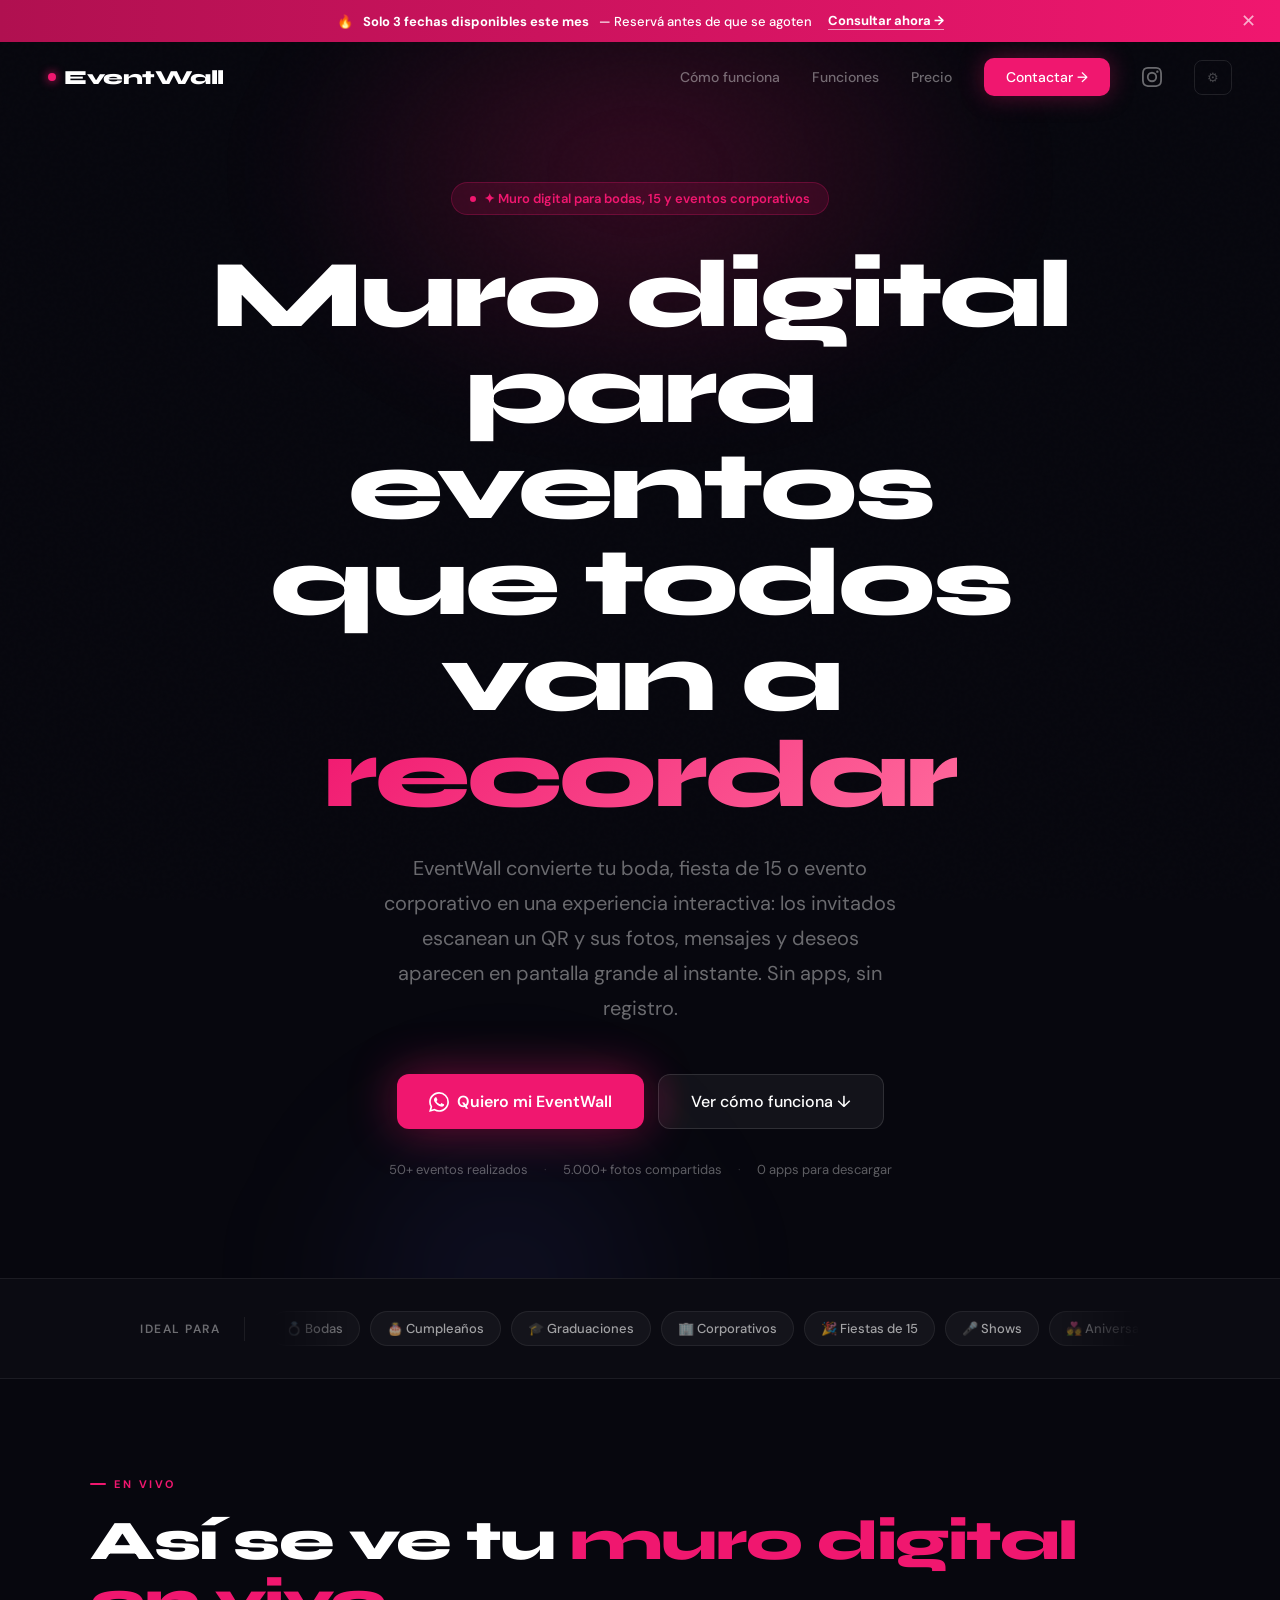
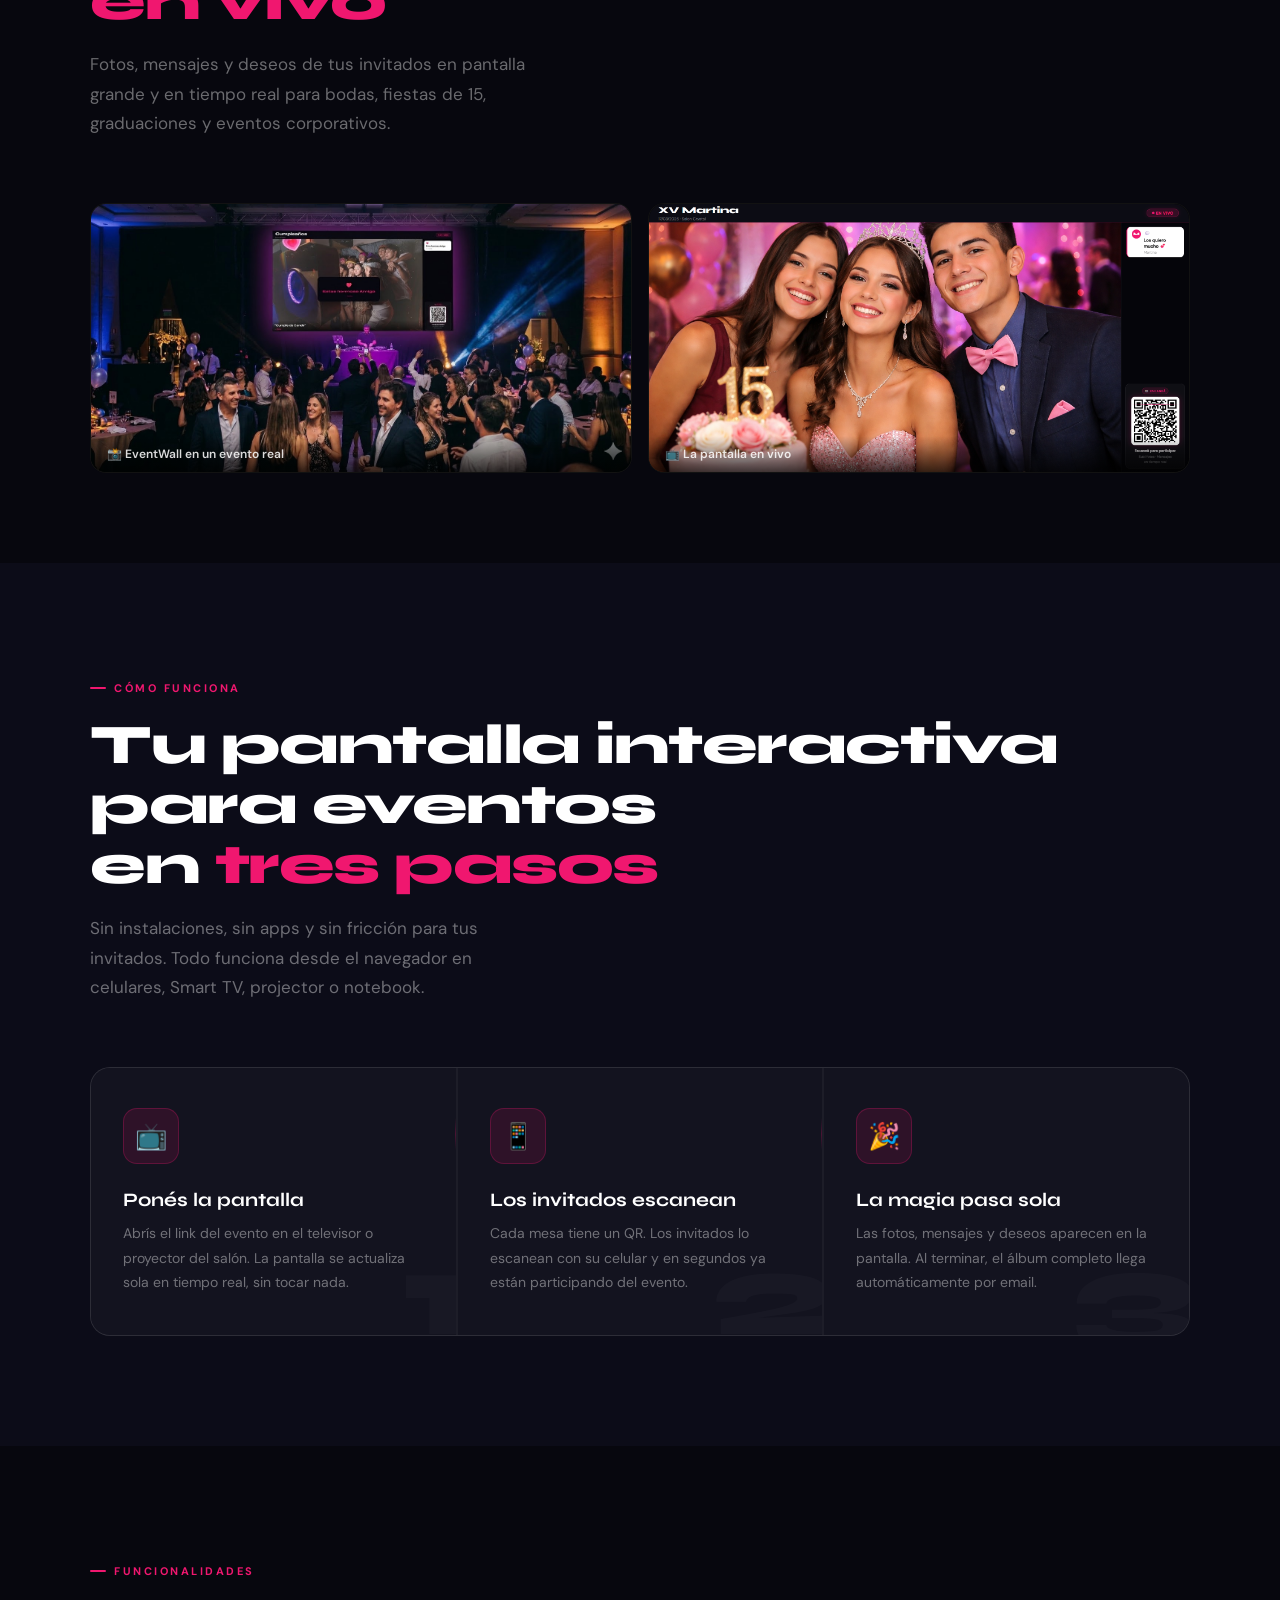
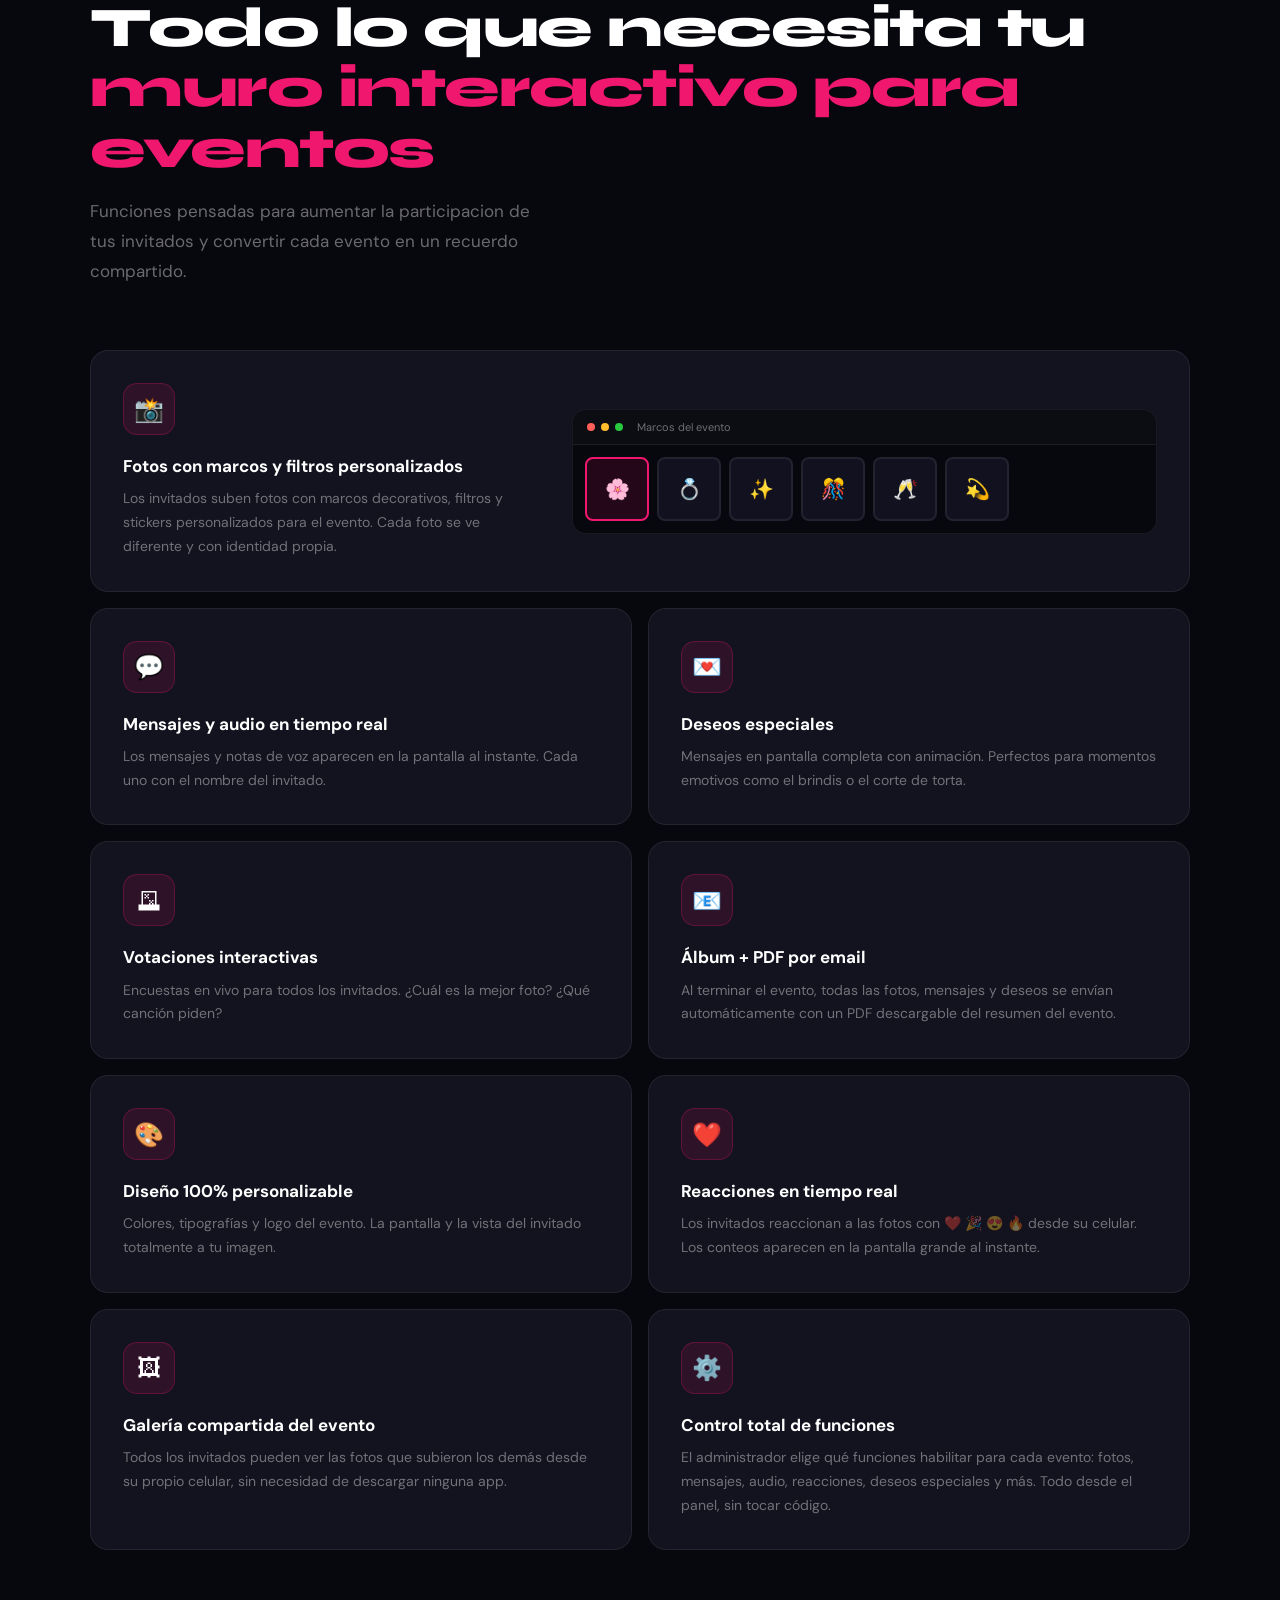
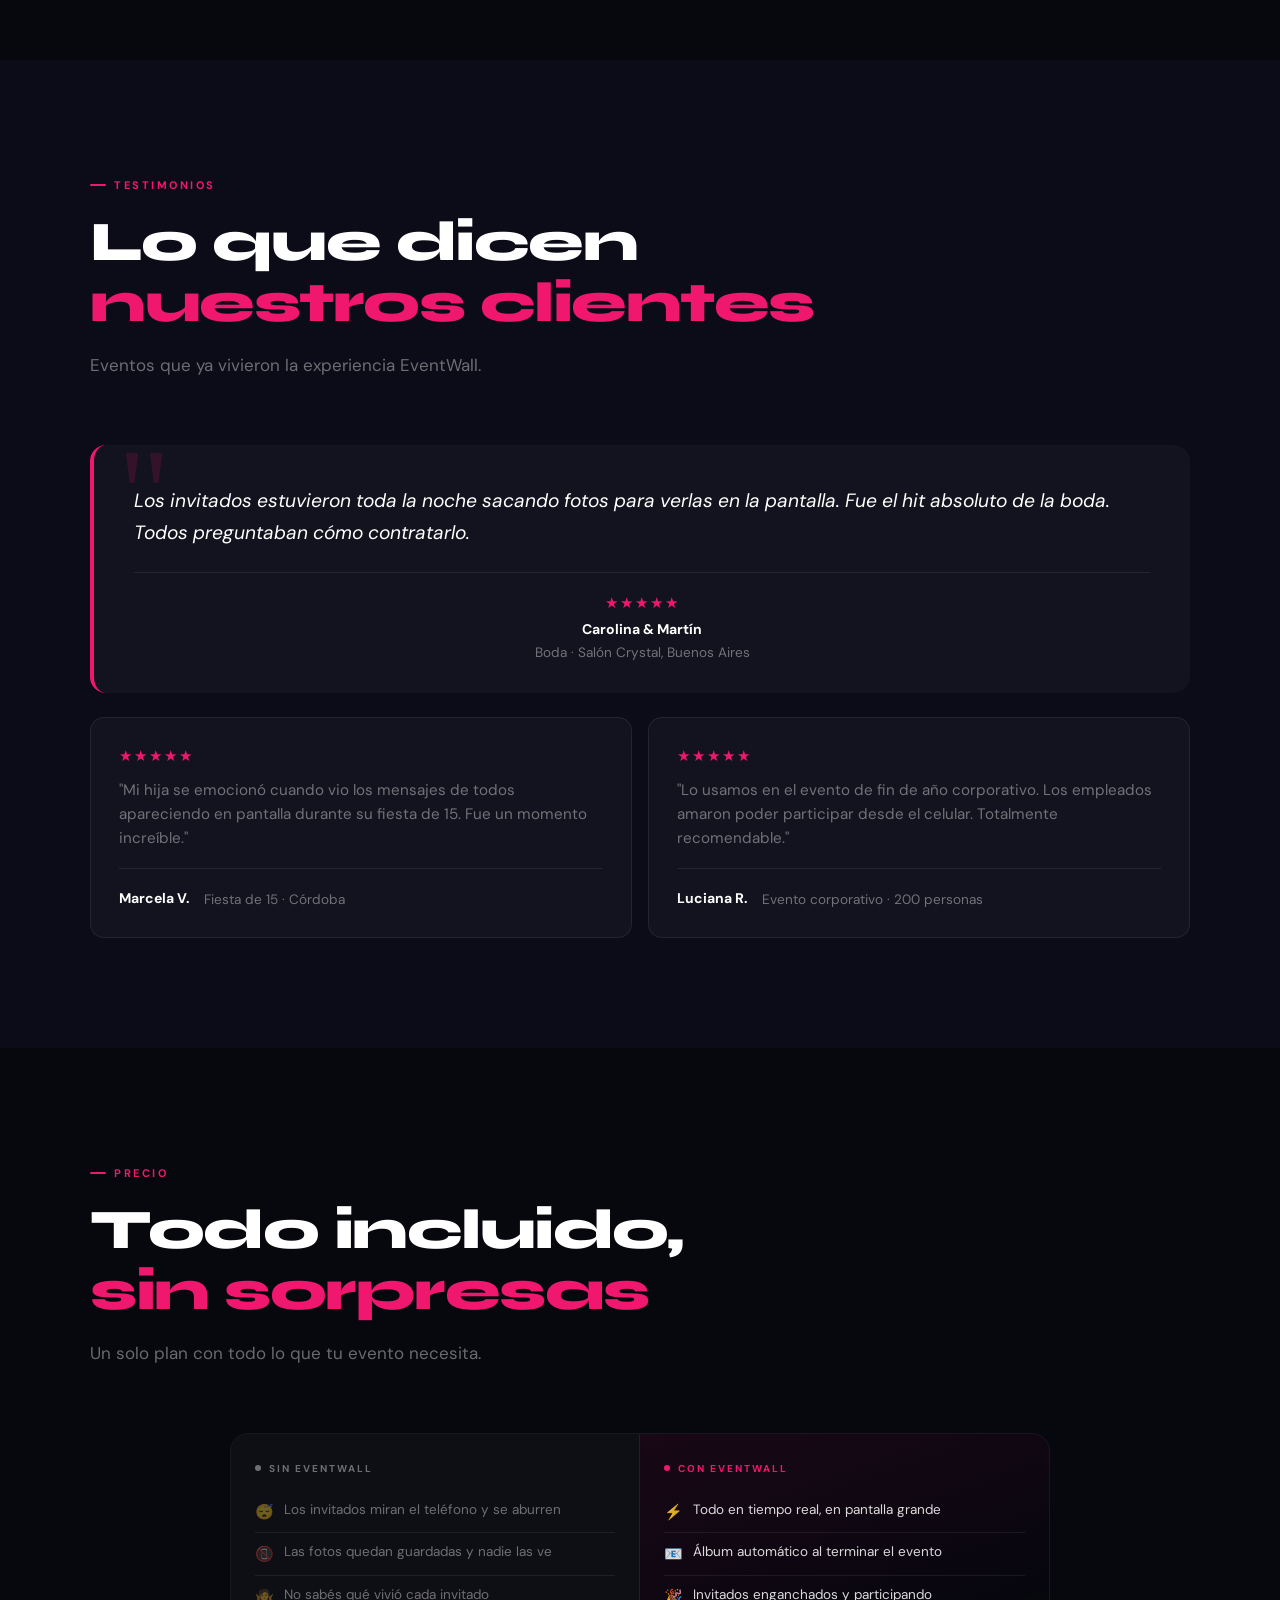
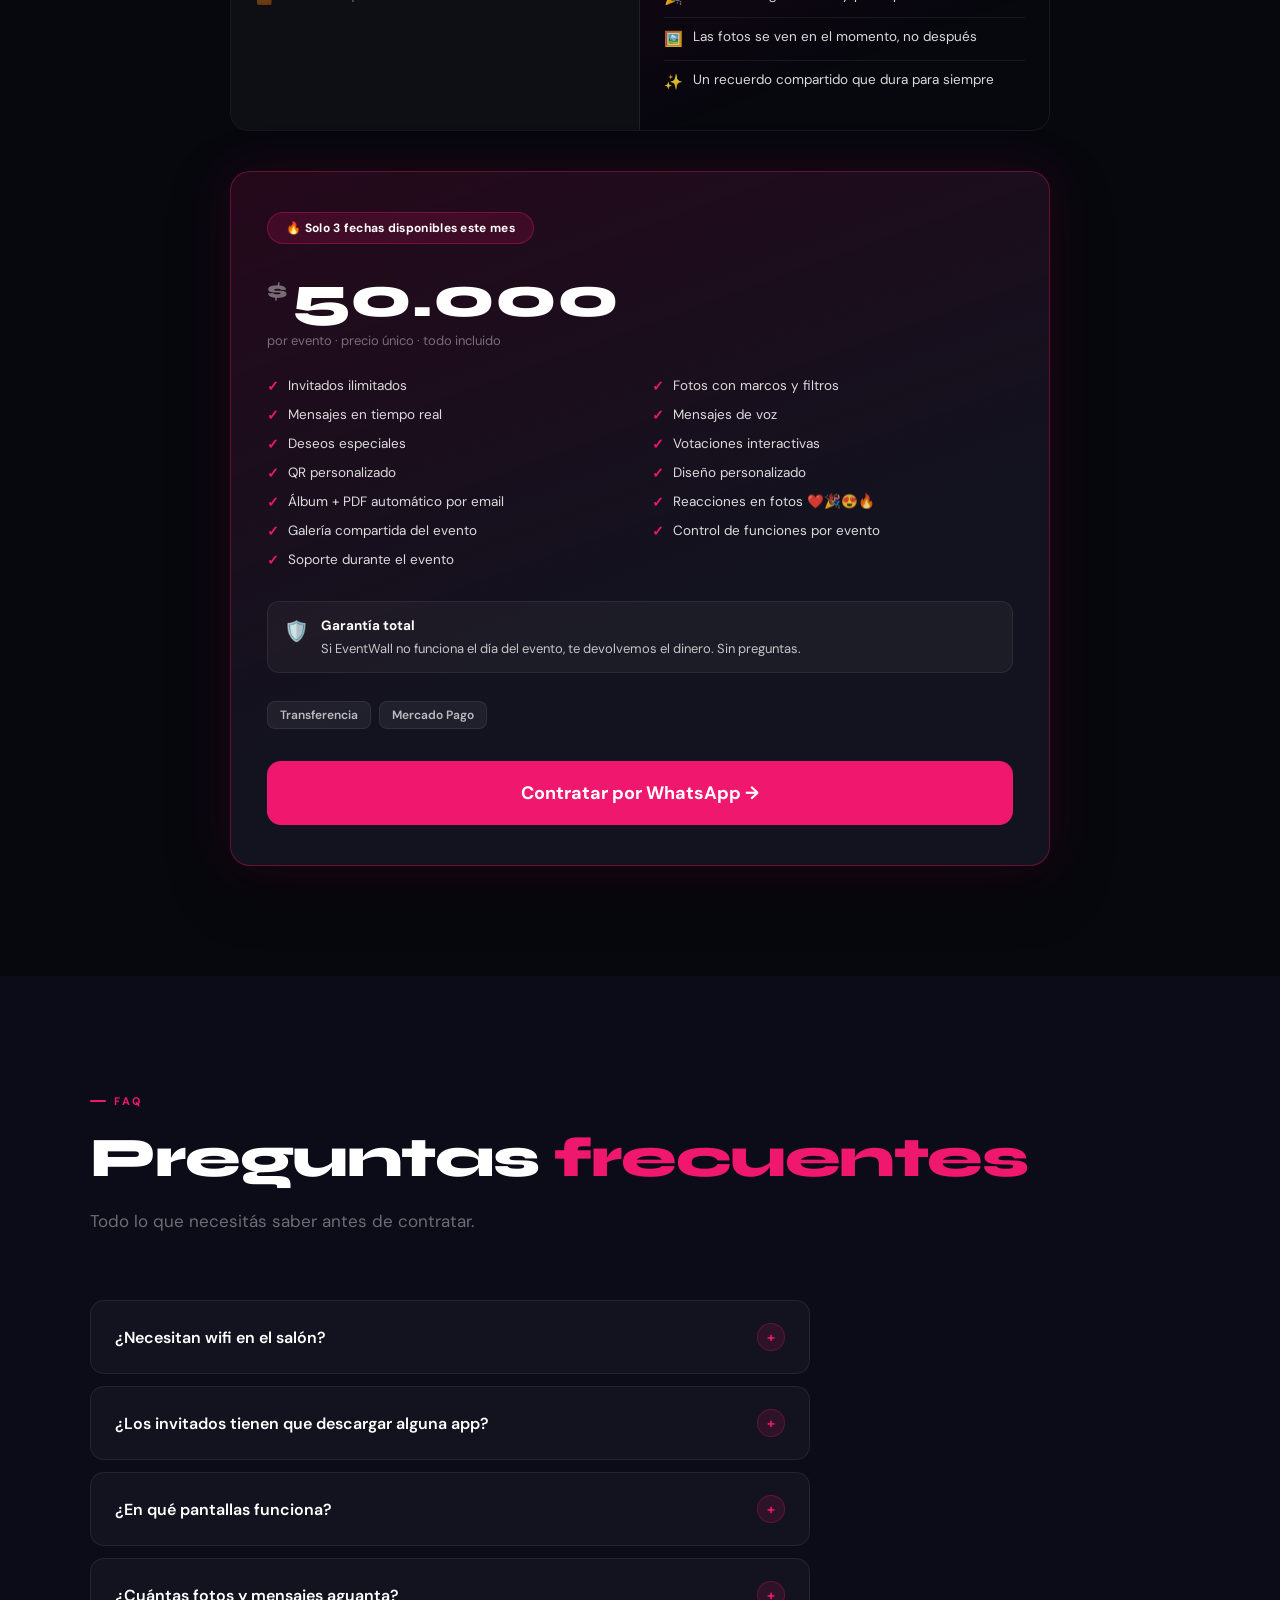
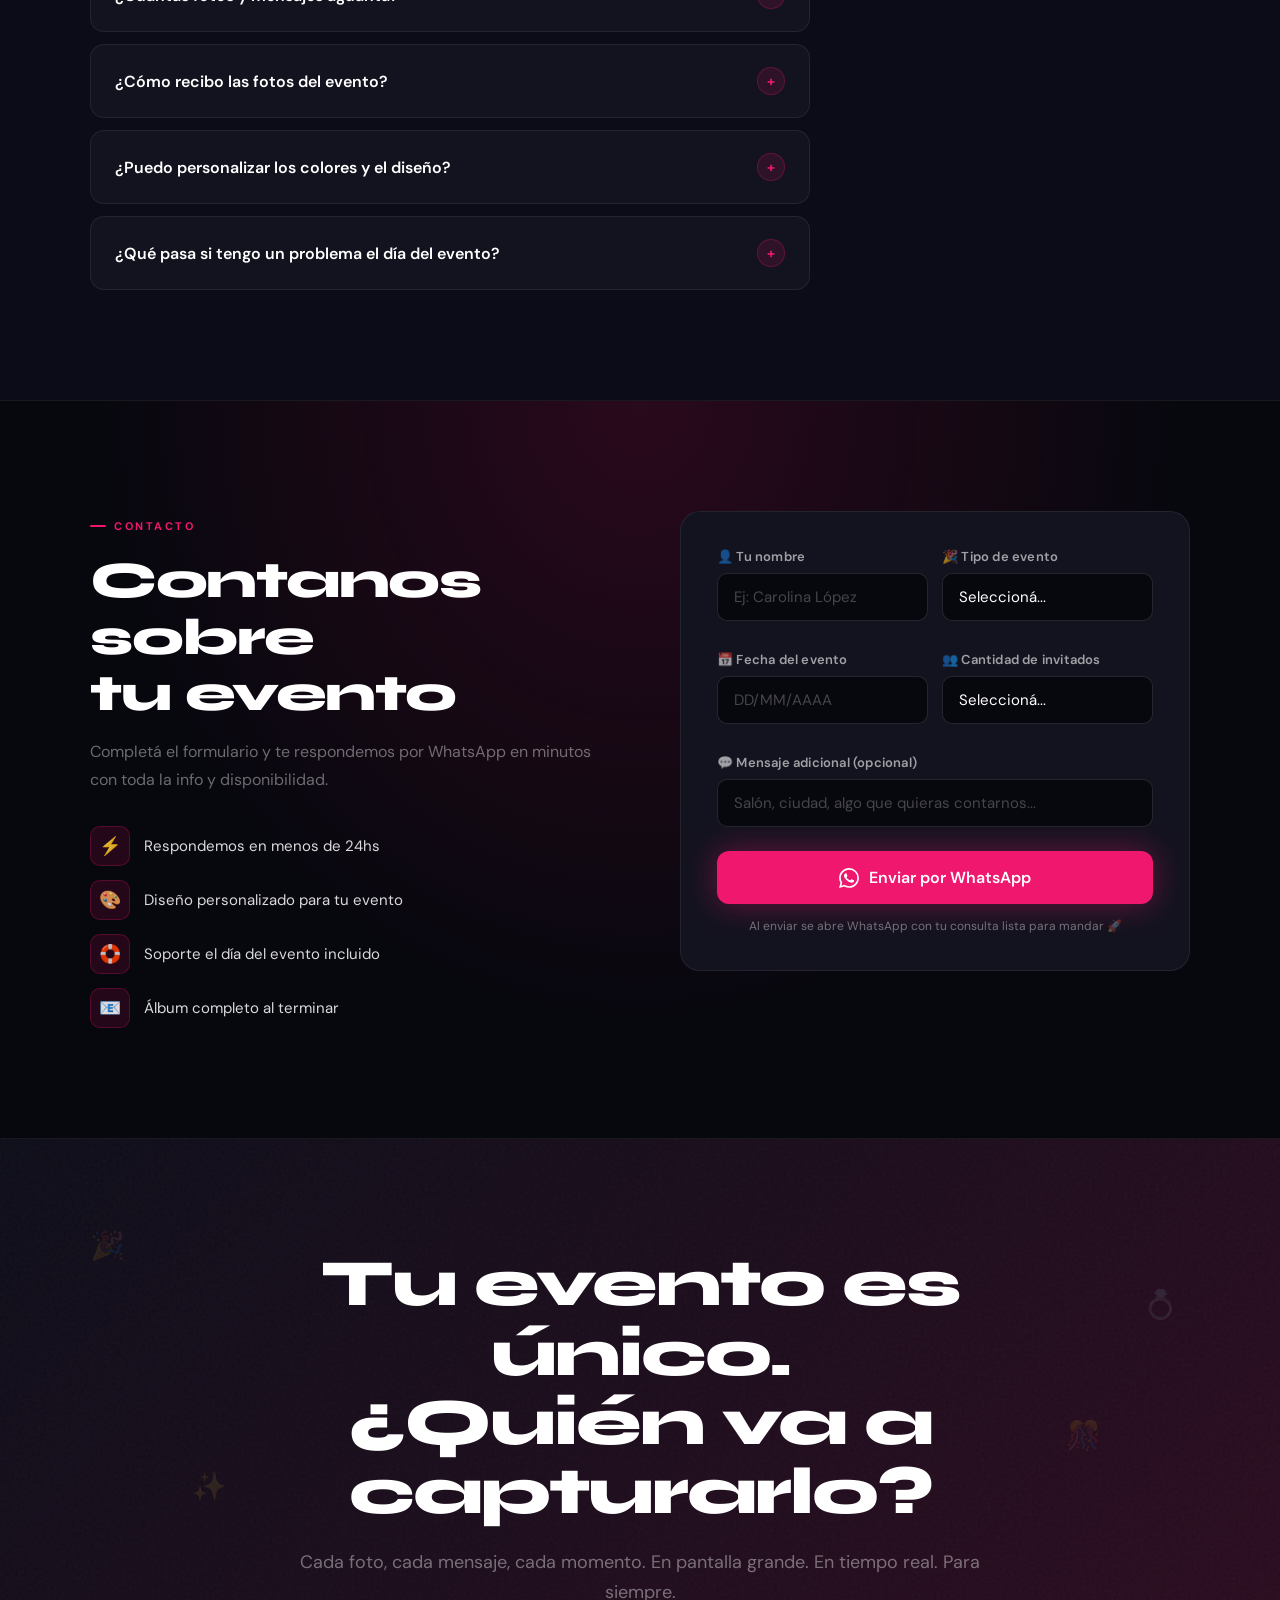
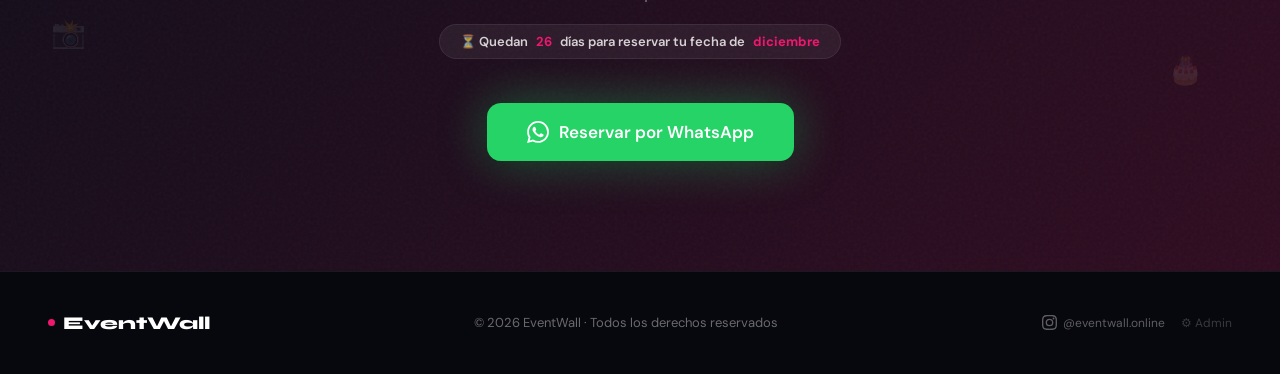
==== commit 1fa05adb: "Mejorar copy SEO de la landing" ====
--- a/index.html
+++ b/index.html
@@ -1143,12 +1143,12 @@
 
   <div class="hero-badge">
     <div class="hero-badge-dot"></div>
-    ✦ El muro digital para eventos
+    ✦ Muro digital para bodas, 15 y eventos corporativos
   </div>
 
-  <h1>El momento que todos<br>van a <span class="highlight">recordar</span></h1>
-
-  <p class="hero-sub">Los invitados escanean un QR y sus fotos, mensajes y deseos aparecen en pantalla grande al instante. Sin apps, sin registro.</p>
+  <h1>Muro digital para eventos<br>que todos van a <span class="highlight">recordar</span></h1>
+
+  <p class="hero-sub">EventWall convierte tu boda, fiesta de 15 o evento corporativo en una experiencia interactiva: los invitados escanean un QR y sus fotos, mensajes y deseos aparecen en pantalla grande al instante. Sin apps, sin registro.</p>
 
   <div class="hero-btns">
     <a href="https://wa.me/5492352487435?text=Hola!%20Quiero%20saber%20m%C3%A1s%20sobre%20EventWall%20%F0%9F%8E%89" target="_blank" rel="noopener noreferrer" class="btn-primary">
@@ -1210,8 +1210,8 @@
 <div class="section-wrap">
   <div class="section" style="padding-top:90px;padding-bottom:90px">
     <div class="section-label">En vivo</div>
-    <h2>Así se ve en <span class="c">tu evento</span></h2>
-    <p class="section-sub">Fotos, mensajes y deseos en pantalla grande, en tiempo real.</p>
+    <h2>Así se ve tu <span class="c">muro digital en vivo</span></h2>
+    <p class="section-sub">Fotos, mensajes y deseos de tus invitados en pantalla grande y en tiempo real para bodas, fiestas de 15, graduaciones y eventos corporativos.</p>
     <div class="ejemplos-grid">
       <div class="ejemplo-card" data-aos="fade-up">
         <img src="example1.png" alt="EventWall en un evento real" loading="lazy"/>
@@ -1229,8 +1229,8 @@
 <div id="como-funciona" class="section-wrap dark">
   <div class="section">
     <div class="section-label reveal">Cómo funciona</div>
-    <h2 class="reveal">Solo <span class="c">tres pasos</span><br>y el evento cobra vida</h2>
-    <p class="section-sub reveal">Sin instalaciones, sin apps, sin complicaciones. Todo desde el navegador.</p>
+    <h2 class="reveal">Tu pantalla interactiva para eventos<br>en <span class="c">tres pasos</span></h2>
+    <p class="section-sub reveal">Sin instalaciones, sin apps y sin fricción para tus invitados. Todo funciona desde el navegador en celulares, Smart TV, projector o notebook.</p>
     <div class="steps reveal">
       <div class="step" data-n="1">
         <div class="step-ico">📺</div>
@@ -1256,8 +1256,8 @@
 <div id="features" class="section-wrap">
   <div class="section">
     <div class="section-label reveal">Funcionalidades</div>
-    <h2 class="reveal">Todo lo que tu evento<br><span class="c">necesita</span></h2>
-    <p class="section-sub reveal">Cada detalle pensado para que el momento sea memorable.</p>
+    <h2 class="reveal">Todo lo que necesita tu<br><span class="c">muro interactivo para eventos</span></h2>
+    <p class="section-sub reveal">Funciones pensadas para aumentar la participacion de tus invitados y convertir cada evento en un recuerdo compartido.</p>
     <div class="features-layout">
       <div class="feat big reveal">
         <div>
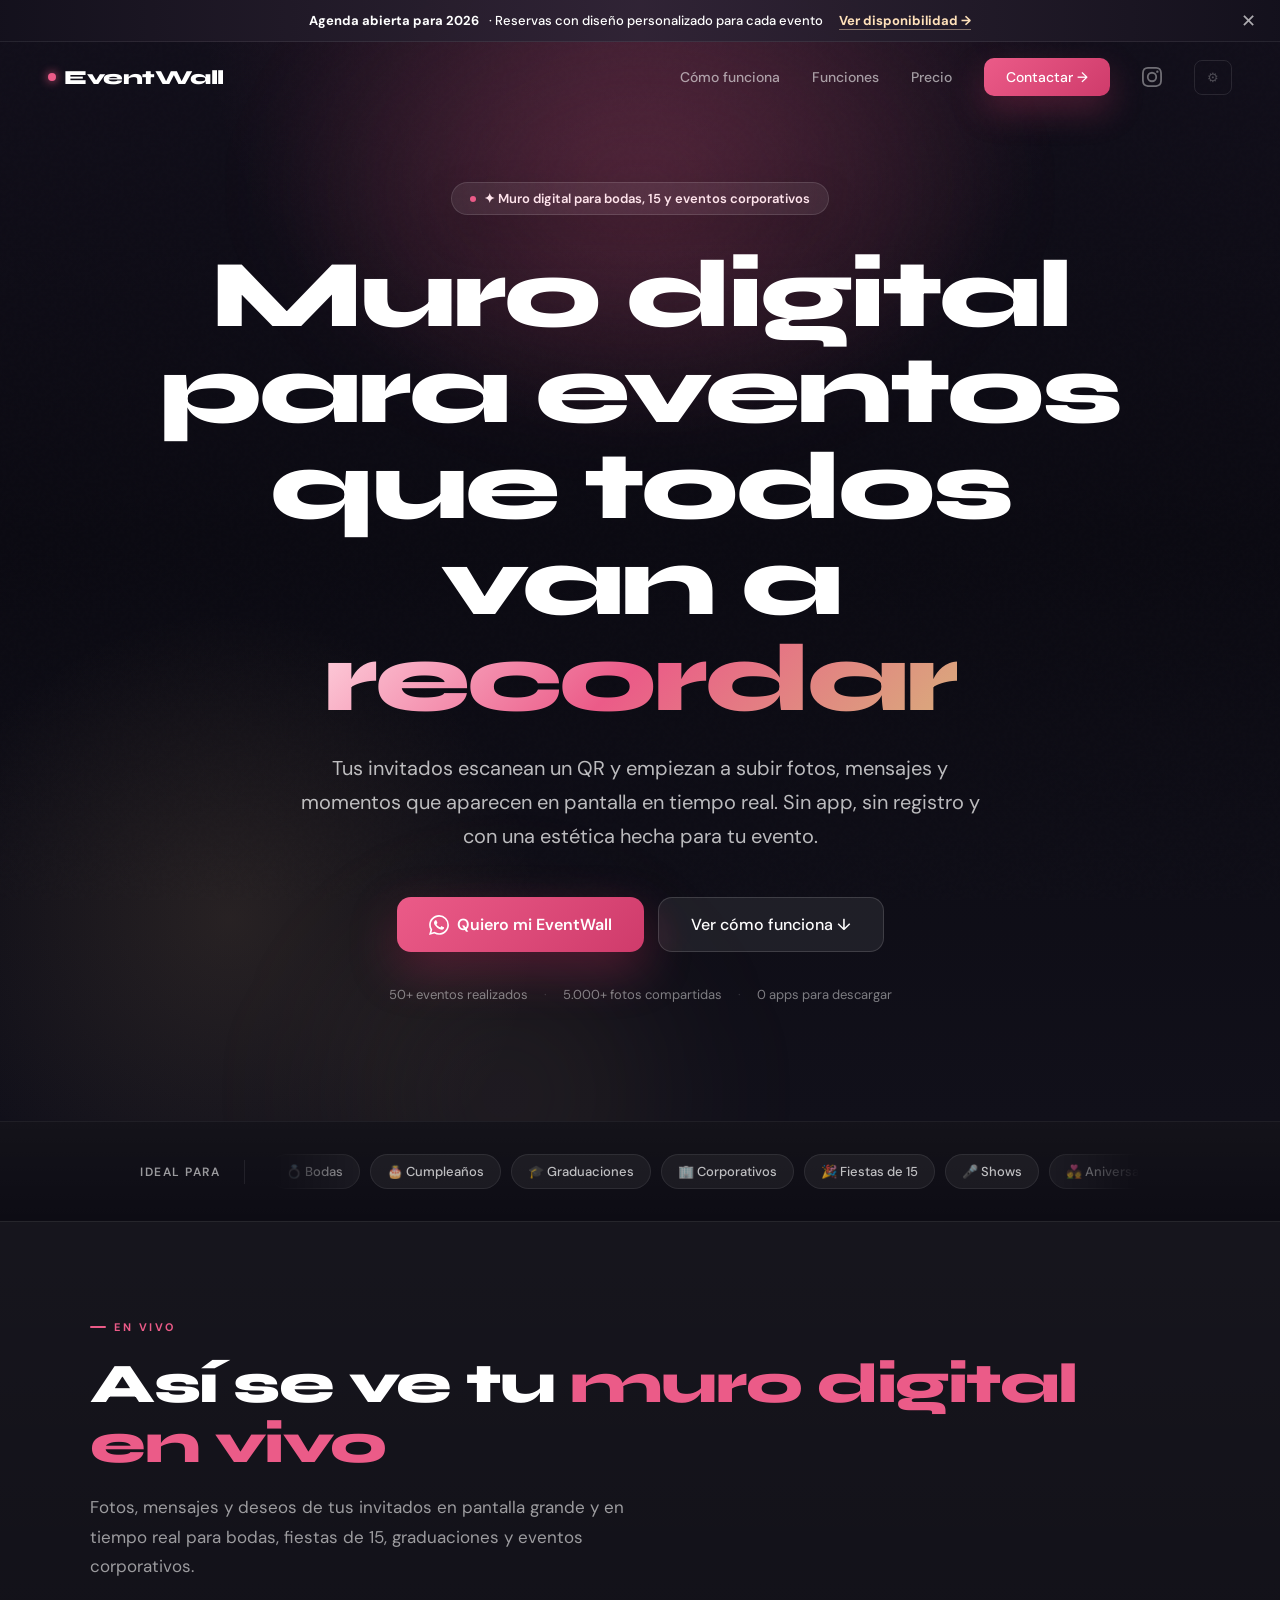
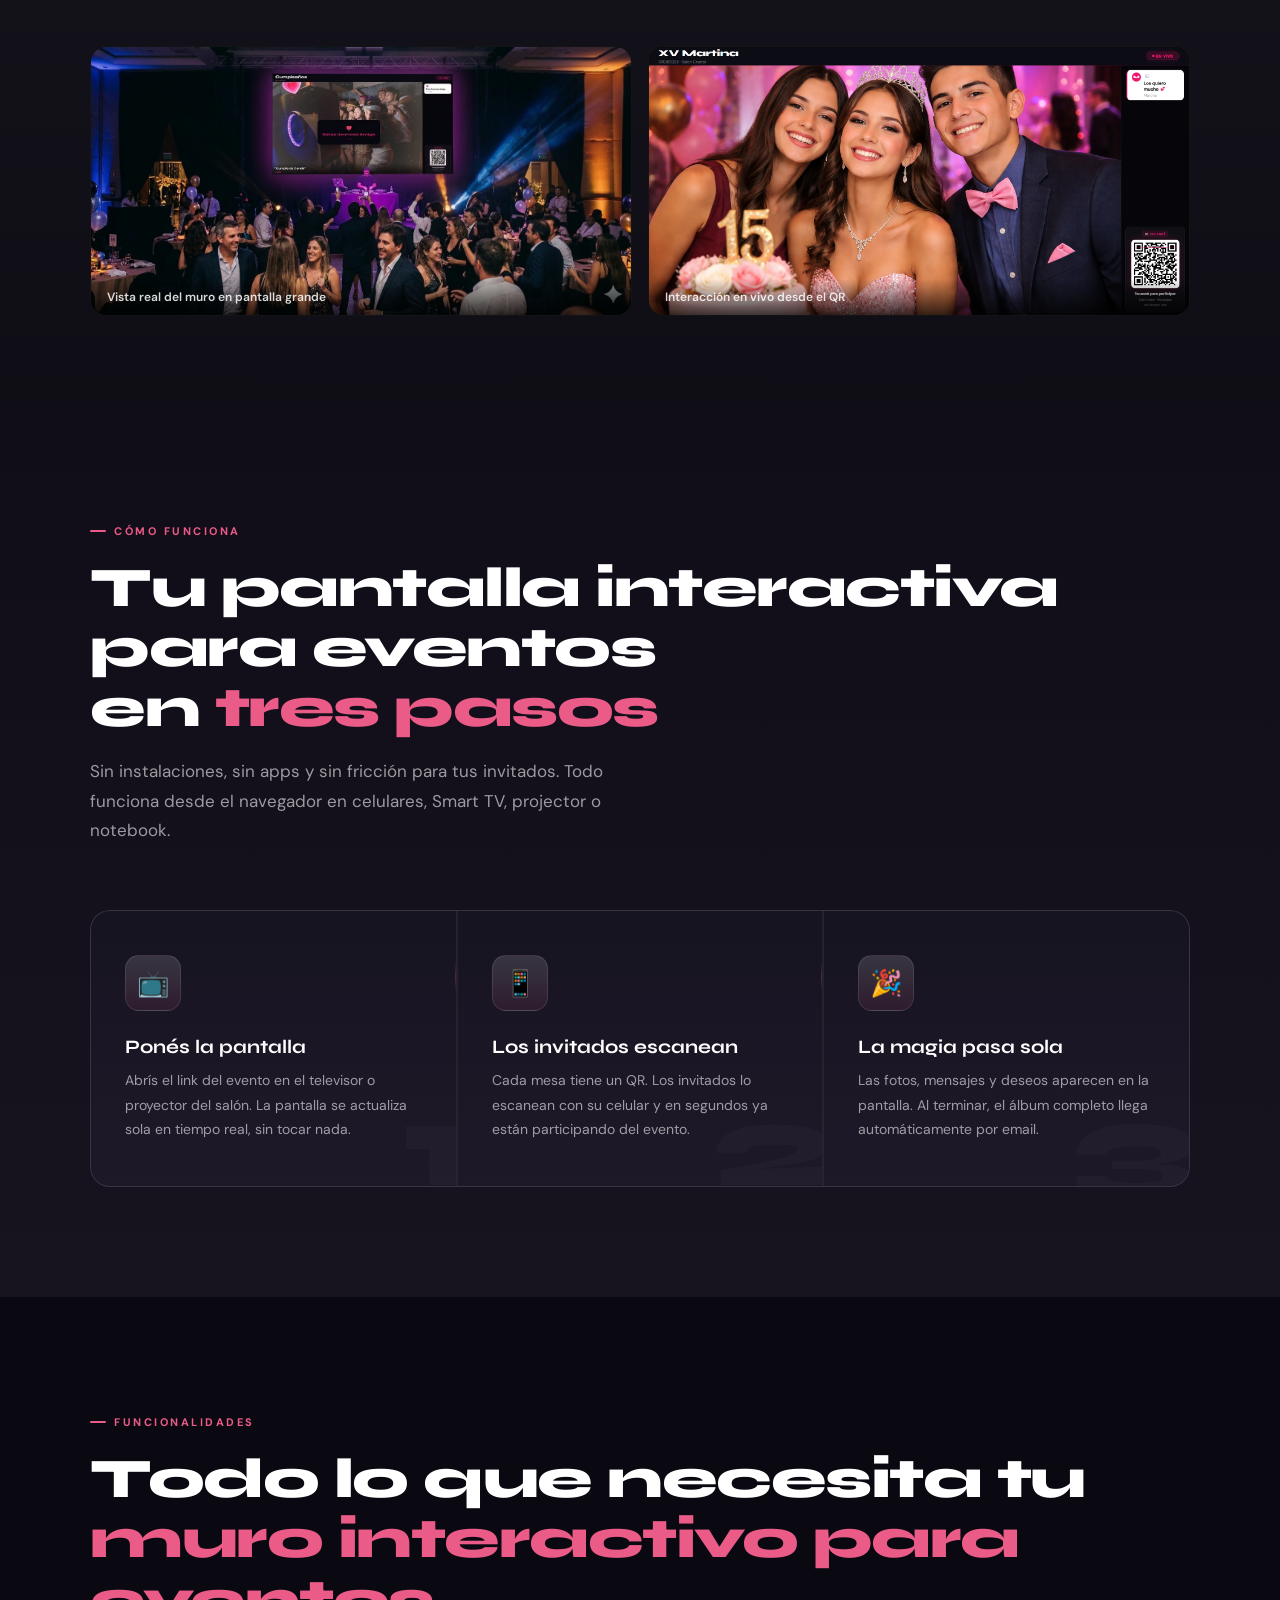
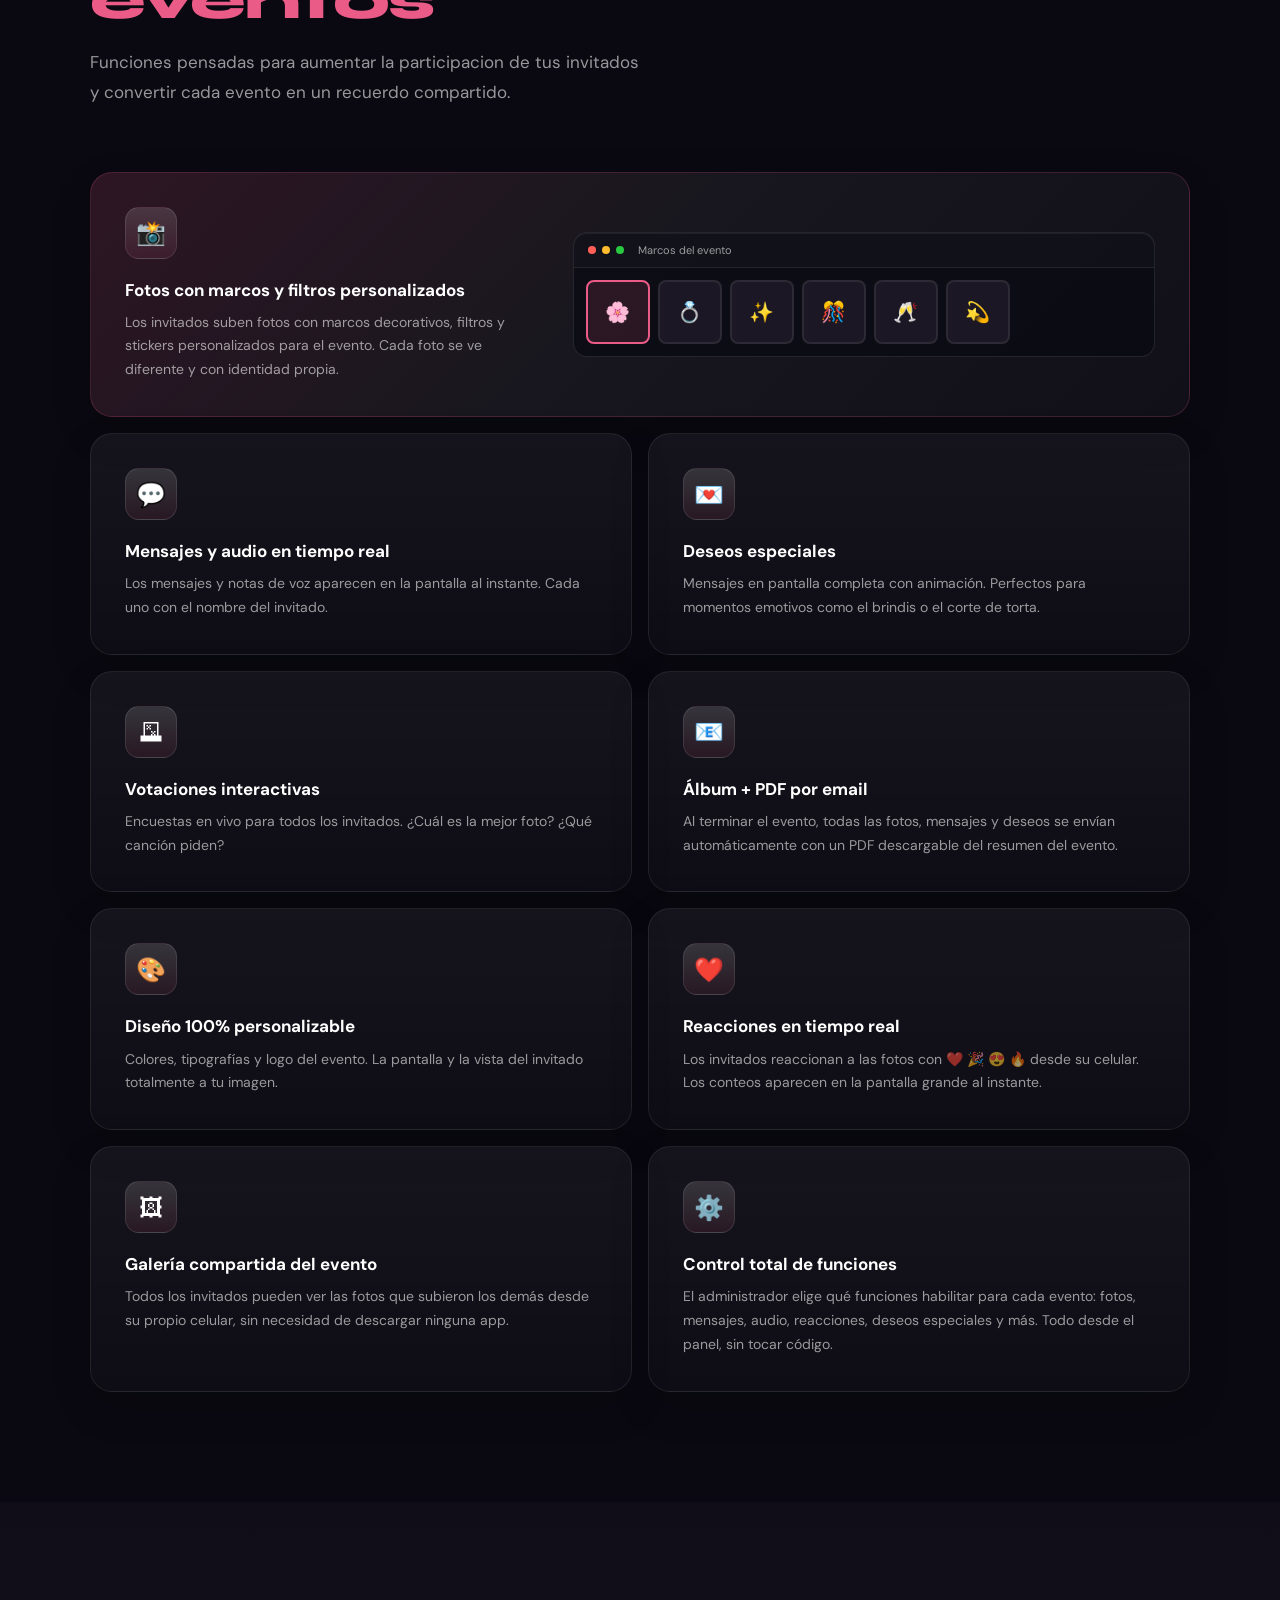
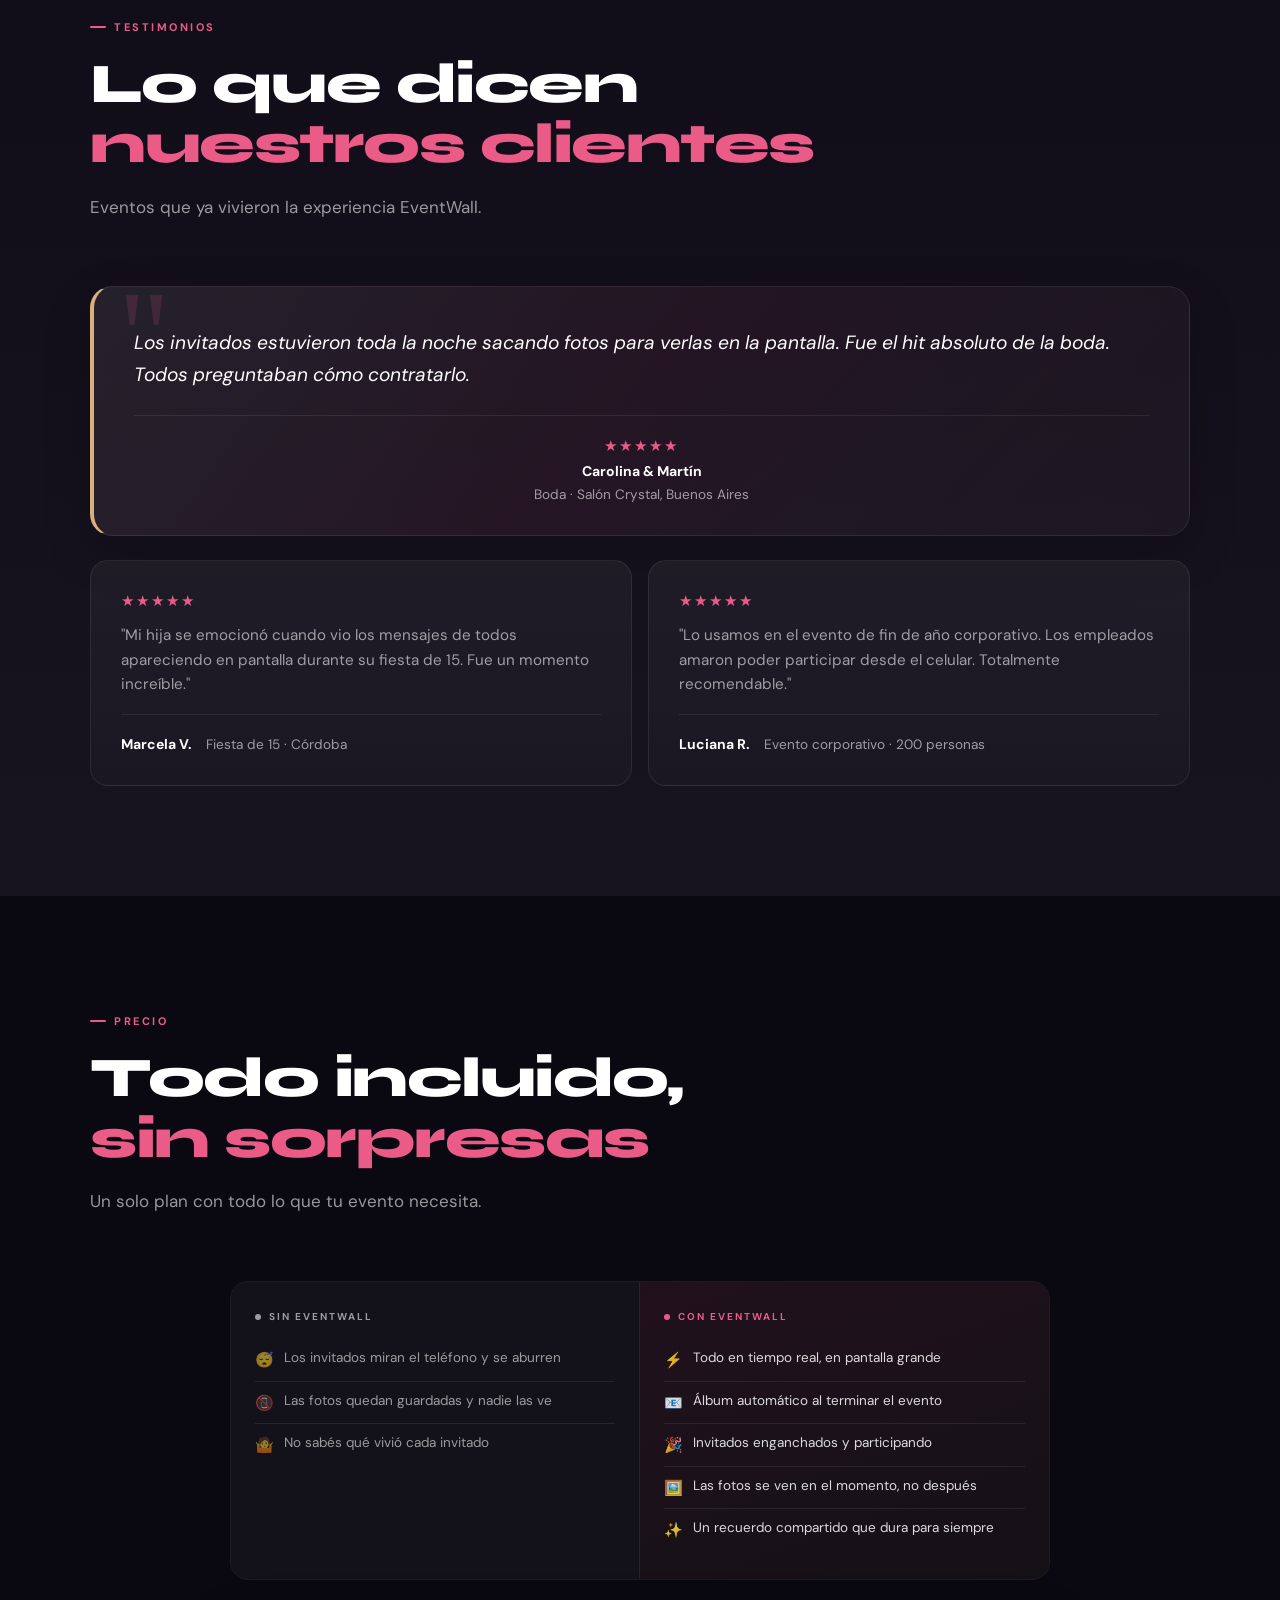
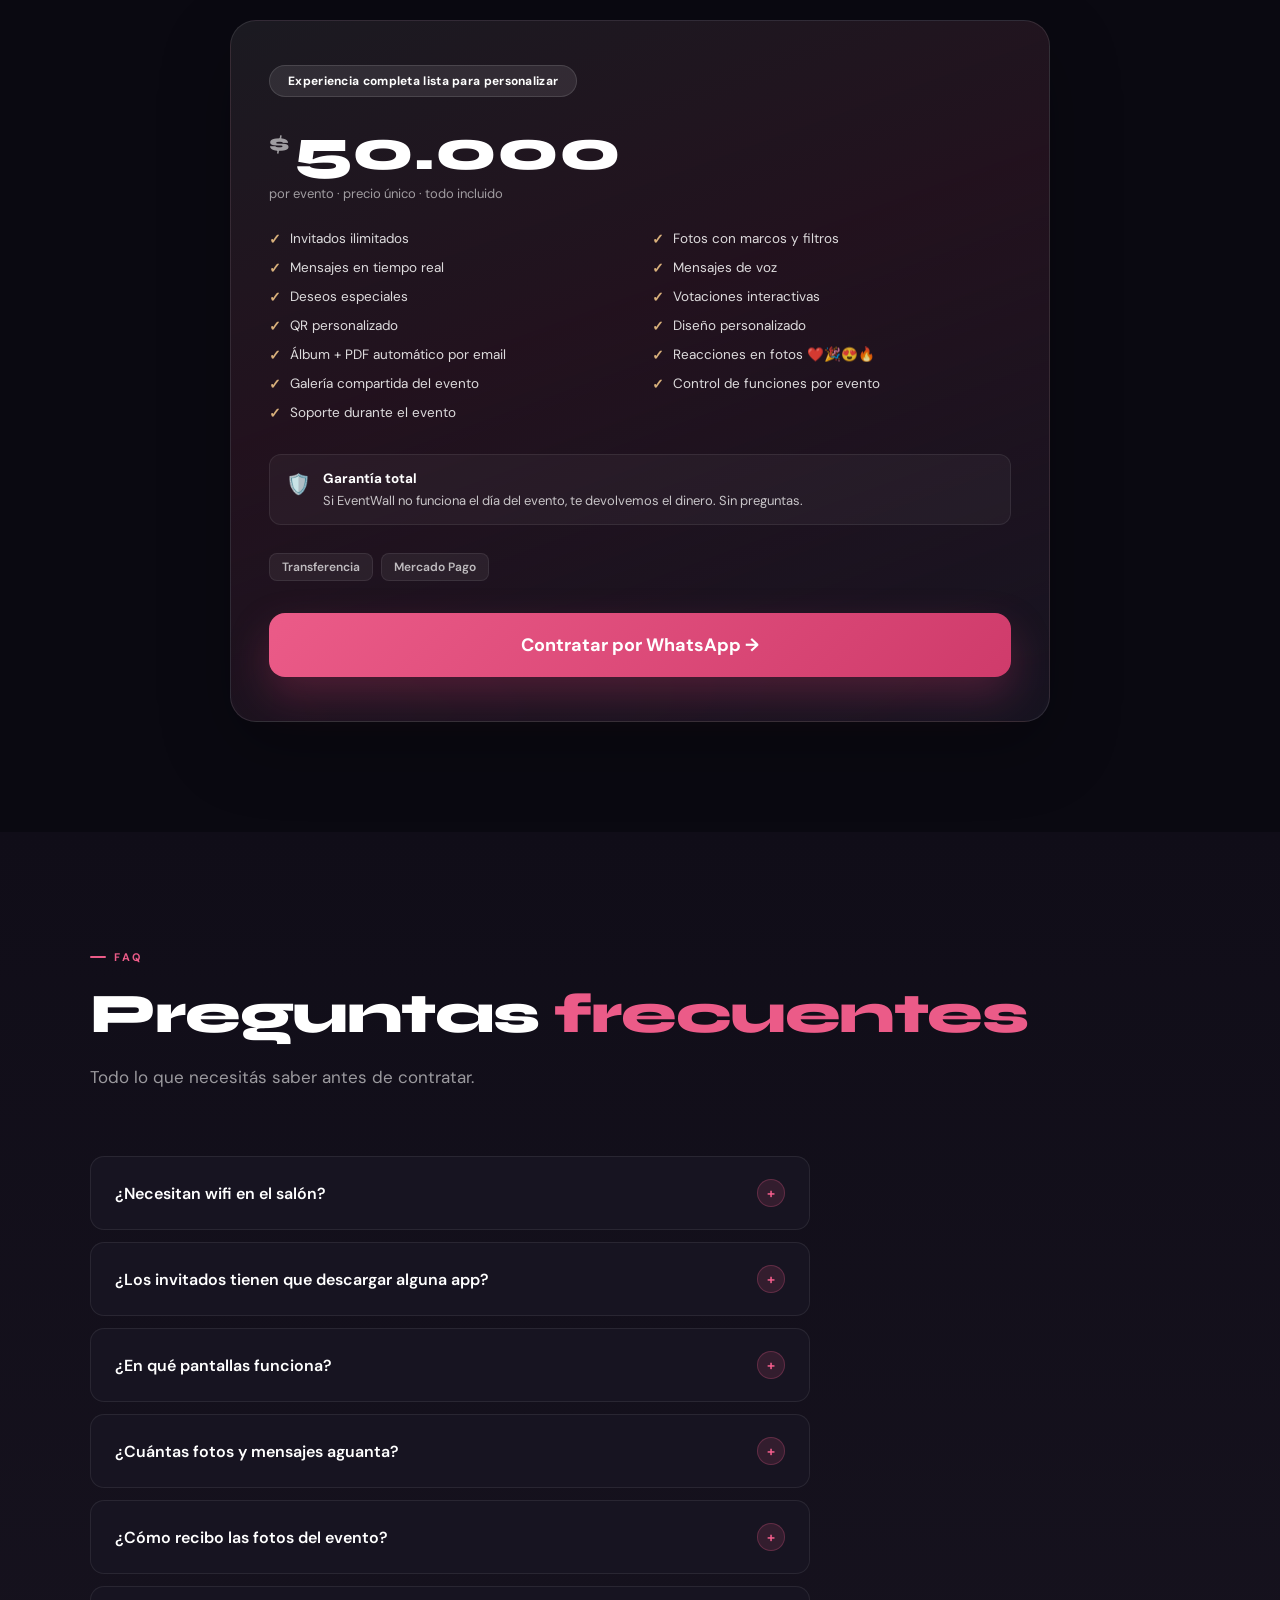
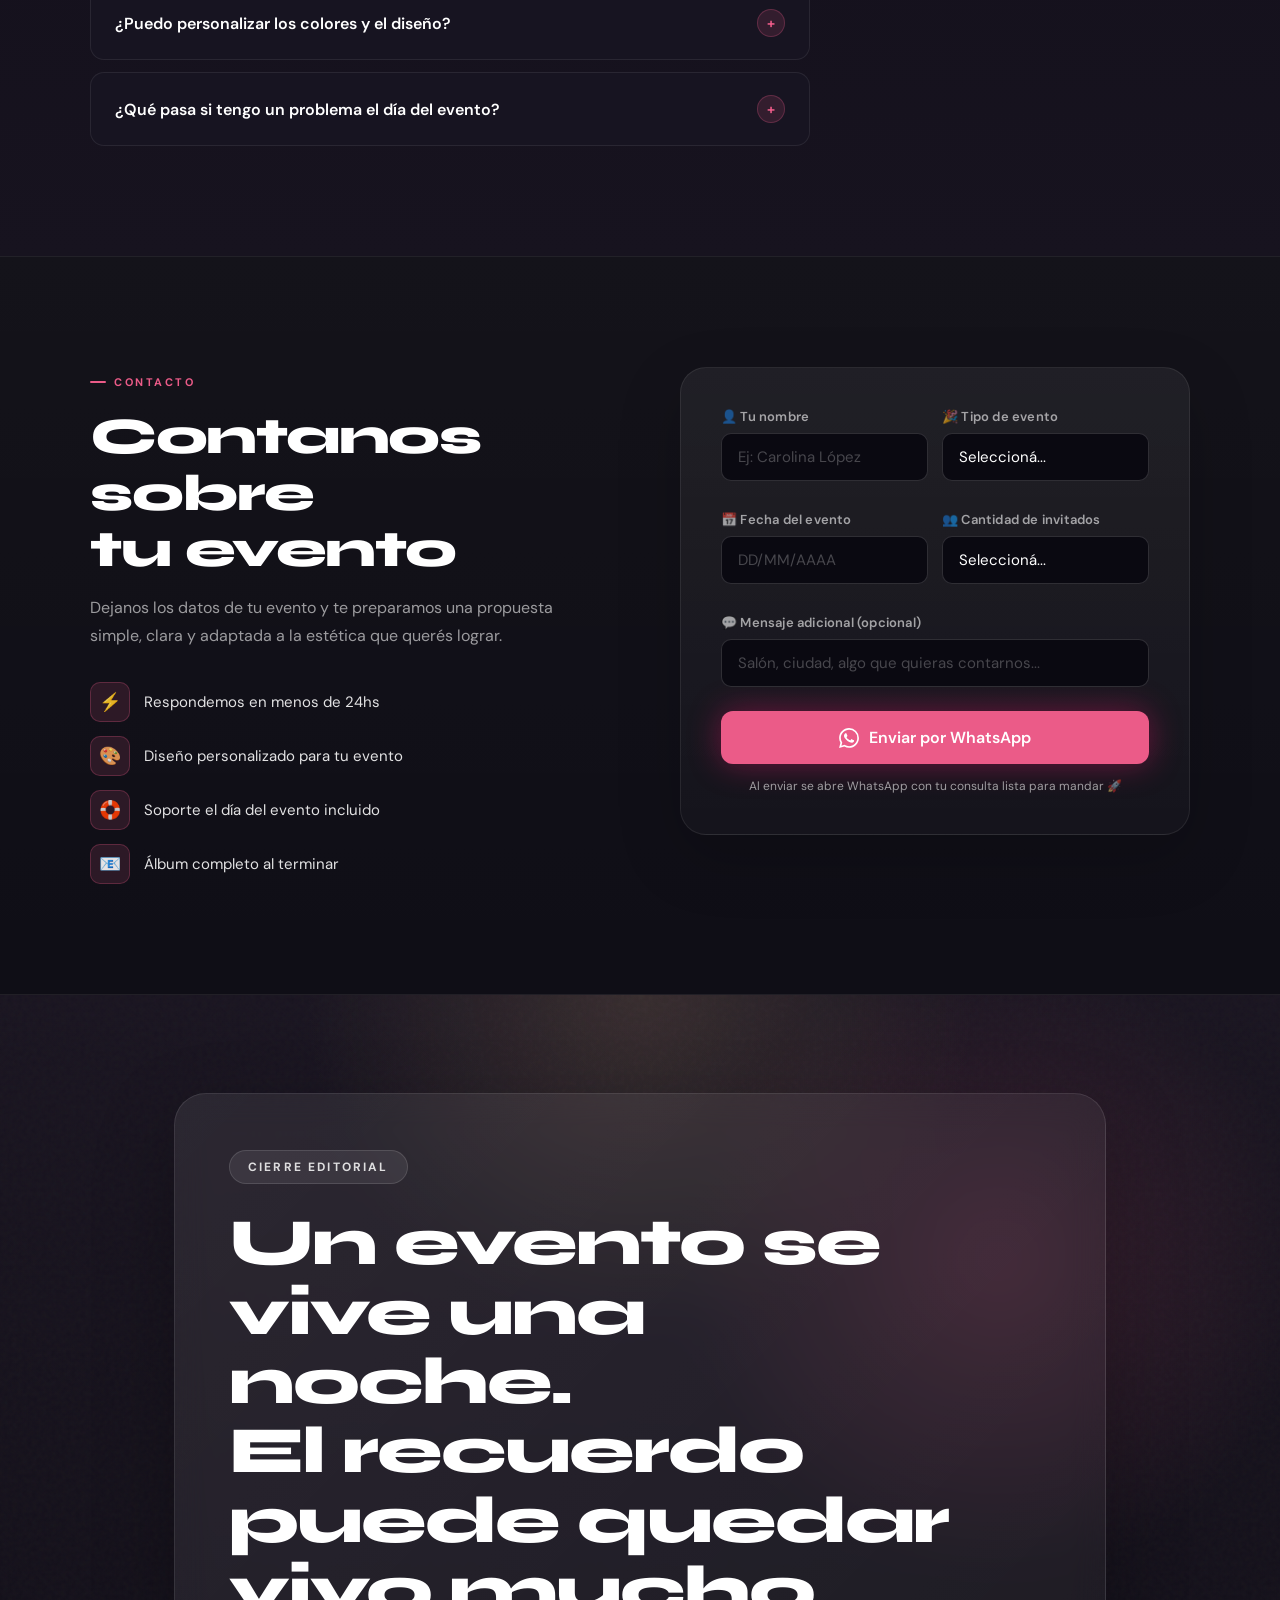
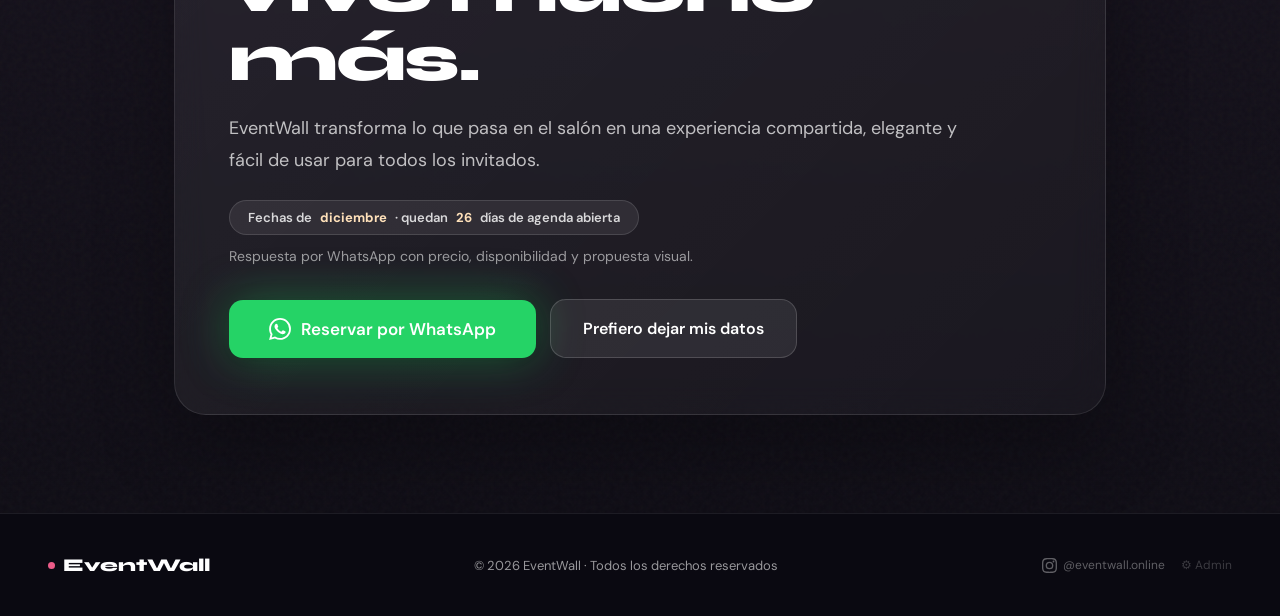
==== commit 38c3e6e7: "Elevate landing page into premium editorial style" ====
--- a/index.html
+++ b/index.html
@@ -3,6 +3,9 @@
 <head>
 <meta charset="UTF-8"/>
 <meta name="viewport" content="width=device-width, initial-scale=1.0"/>
+<link rel="icon" href="/favicon.ico" sizes="any"/>
+<link rel="icon" type="image/png" sizes="192x192" href="/favicon-192.png"/>
+<link rel="apple-touch-icon" href="/apple-touch-icon.png"/>
 
 <!-- ── SEO BÁSICO ── -->
 <title>EventWall — Muro Digital para Eventos | Bodas, 15 Años y Más</title>
@@ -15,17 +18,17 @@
 <meta name="language" content="es-AR"/>
 <meta name="theme-color" content="#05020A"/>
 <meta name="format-detection" content="telephone=no"/>
-<link rel="canonical" href="https://kracoospelatti1-sudo.github.io/"/>
-<link rel="alternate" hreflang="es-AR" href="https://kracoospelatti1-sudo.github.io/"/>
-<link rel="alternate" hreflang="x-default" href="https://kracoospelatti1-sudo.github.io/"/>
+<link rel="canonical" href="https://eventwall.online/"/>
+<link rel="alternate" hreflang="es-AR" href="https://eventwall.online/"/>
+<link rel="alternate" hreflang="x-default" href="https://eventwall.online/"/>
 
 <!-- ── OPEN GRAPH (WhatsApp, Facebook, LinkedIn) ── -->
 <meta property="og:type" content="website"/>
-<meta property="og:url" content="https://kracoospelatti1-sudo.github.io/"/>
+<meta property="og:url" content="https://eventwall.online/"/>
 <meta property="og:title" content="EventWall — El muro digital para tus eventos"/>
 <meta property="og:description" content="Fotos, mensajes y momentos de tus invitados en pantalla grande, en tiempo real. Sin apps, sin registro. Ideal para bodas, cumpleaños y eventos corporativos."/>
-<meta property="og:image" content="https://kracoospelatti1-sudo.github.io/example2.png"/>
-<meta property="og:image:secure_url" content="https://kracoospelatti1-sudo.github.io/example2.png"/>
+<meta property="og:image" content="https://eventwall.online/example2.png"/>
+<meta property="og:image:secure_url" content="https://eventwall.online/example2.png"/>
 <meta property="og:image:type" content="image/png"/>
 <meta property="og:image:width" content="1909"/>
 <meta property="og:image:height" content="945"/>
@@ -37,8 +40,8 @@
 <meta name="twitter:card" content="summary_large_image"/>
 <meta name="twitter:title" content="EventWall — El muro digital para tus eventos"/>
 <meta name="twitter:description" content="Fotos, mensajes y momentos de tus invitados en pantalla grande, en tiempo real. Sin apps y sin registro."/>
-<meta name="twitter:url" content="https://kracoospelatti1-sudo.github.io/"/>
-<meta name="twitter:image" content="https://kracoospelatti1-sudo.github.io/example2.png"/>
+<meta name="twitter:url" content="https://eventwall.online/"/>
+<meta name="twitter:image" content="https://eventwall.online/example2.png"/>
 <meta name="twitter:image:alt" content="Pantalla de EventWall personalizada para un evento"/>
 
 <!-- ── SCHEMA.ORG — SERVICE ── -->
@@ -47,9 +50,9 @@
   "@context": "https://schema.org",
   "@type": "Service",
   "name": "EventWall",
-  "url": "https://kracoospelatti1-sudo.github.io/",
+  "url": "https://eventwall.online/",
   "description": "Muro digital interactivo para eventos. Fotos, mensajes y momentos de los invitados en pantalla grande, en tiempo real. Sin apps ni registro.",
-  "image": "https://kracoospelatti1-sudo.github.io/example2.png",
+  "image": "https://eventwall.online/example2.png",
   "provider": {
     "@type": "LocalBusiness",
     "name": "EventWall",
@@ -84,9 +87,9 @@
   "@context": "https://schema.org",
   "@type": "Organization",
   "name": "EventWall",
-  "url": "https://kracoospelatti1-sudo.github.io/",
-  "logo": "https://kracoospelatti1-sudo.github.io/example2.png",
-  "image": "https://kracoospelatti1-sudo.github.io/example2.png",
+  "url": "https://eventwall.online/",
+  "logo": "https://eventwall.online/example2.png",
+  "image": "https://eventwall.online/example2.png",
   "contactPoint": {
     "@type": "ContactPoint",
     "telephone": "+5492352487435",
@@ -108,7 +111,7 @@
   "@context": "https://schema.org",
   "@type": "WebSite",
   "name": "EventWall",
-  "url": "https://kracoospelatti1-sudo.github.io/",
+  "url": "https://eventwall.online/",
   "inLanguage": "es-AR"
 }
 </script>
@@ -189,20 +192,23 @@
 <style>
 *,*::before,*::after{box-sizing:border-box;margin:0;padding:0}
 html{scroll-behavior:smooth;-webkit-font-smoothing:antialiased}
-body{font-family:'DM Sans',sans-serif;background:#07070e;color:#fff;overflow-x:hidden}
+body{font-family:'DM Sans',sans-serif;background:#0a0911;color:#fff;overflow-x:hidden}
 
 :root{
-  --pink:#f0176f;
-  --pink-dim:rgba(240,23,111,0.12);
-  --pink-border:rgba(240,23,111,0.25);
-  --dark:#07070e;
-  --dark2:#0c0c18;
-  --dark3:#111120;
-  --card:#13131f;
-  --border:rgba(255,255,255,0.07);
-  --border2:rgba(255,255,255,0.12);
-  --muted:rgba(255,255,255,0.4);
-  --text:rgba(255,255,255,0.85);
+  --pink:#eb5b88;
+  --pink-strong:#cf3b6b;
+  --pink-dim:rgba(235,91,136,0.13);
+  --pink-border:rgba(235,91,136,0.26);
+  --gold:#d8b07b;
+  --dark:#0a0911;
+  --dark2:#14111d;
+  --dark3:#1b1724;
+  --card:#171421;
+  --card-soft:#201a2a;
+  --border:rgba(255,255,255,0.08);
+  --border2:rgba(255,255,255,0.15);
+  --muted:rgba(255,255,255,0.58);
+  --text:rgba(255,255,255,0.88);
   --wa:#25D366;
 }
 
@@ -226,9 +232,9 @@
   transition:all 0.3s;
 }
 nav.scrolled{
-  background:rgba(7,7,14,0.9);
+  background:rgba(10,9,17,0.84);
   backdrop-filter:blur(20px);
-  border-bottom:1px solid var(--border);
+  border-bottom:1px solid rgba(255,255,255,0.08);
   padding:12px 48px;
 }
 .nav-logo{
@@ -249,10 +255,10 @@
 }
 .nav-links a:hover{color:#fff}
 .nav-cta{
-  background:var(--pink);color:#fff !important;
+  background:linear-gradient(135deg,var(--pink),var(--pink-strong));color:#fff !important;
   padding:10px 22px;border-radius:10px;font-size:14px;
   font-weight:600;transition:all 0.2s !important;
-  box-shadow:0 0 24px rgba(240,23,111,0.35);
+  box-shadow:0 14px 34px rgba(207,59,107,0.3);
 }
 .nav-cta:hover{opacity:0.88 !important;transform:translateY(-1px)}
 .nav-mobile-btn{
@@ -265,28 +271,33 @@
   position:relative;min-height:100vh;
   display:flex;flex-direction:column;
   align-items:center;justify-content:center;
-  padding:140px 24px 100px;
+  padding:158px 24px 118px;
   text-align:center;overflow:hidden;
+  background:
+    radial-gradient(circle at top, rgba(235,91,136,0.18), transparent 34%),
+    radial-gradient(circle at 18% 82%, rgba(216,176,123,0.12), transparent 22%),
+    linear-gradient(180deg,#120f1b 0%, #0b0a12 48%, #11101a 100%);
 }
 .hero-glow{
   position:absolute;top:-10%;left:50%;transform:translateX(-50%);
   width:900px;height:600px;
-  background:radial-gradient(ellipse,rgba(240,23,111,0.2) 0%,transparent 60%);
+  background:radial-gradient(ellipse,rgba(235,91,136,0.22) 0%,transparent 60%);
   pointer-events:none;filter:blur(40px);
 }
 .hero-glow2{
   position:absolute;bottom:-20%;left:20%;
   width:500px;height:500px;
-  background:radial-gradient(ellipse,rgba(99,102,241,0.1) 0%,transparent 65%);
+  background:radial-gradient(ellipse,rgba(216,176,123,0.1) 0%,transparent 65%);
   pointer-events:none;filter:blur(60px);
 }
 .hero-badge{
   display:inline-flex;align-items:center;gap:8px;
-  background:var(--pink-dim);border:1px solid var(--pink-border);
+  background:rgba(255,255,255,0.07);border:1px solid rgba(255,255,255,0.12);
   padding:7px 18px;border-radius:40px;
-  font-size:13px;font-weight:600;color:var(--pink);
+  font-size:13px;font-weight:600;color:#ffe4ec;
   margin-bottom:32px;position:relative;z-index:1;
   animation:fadeUp 0.6s ease both;
+  box-shadow:0 16px 40px rgba(0,0,0,0.15);
 }
 .hero-badge-dot{
   width:6px;height:6px;border-radius:50%;
@@ -296,18 +307,18 @@
   font-family:'Syne',sans-serif;
   font-size:clamp(44px,8vw,96px);
   font-weight:800;line-height:1.0;letter-spacing:-3px;
-  margin-bottom:28px;max-width:920px;
+  margin-bottom:24px;max-width:980px;
   position:relative;z-index:1;
   animation:fadeUp 0.6s 0.1s ease both;
 }
 .hero h1 .highlight{
   color:transparent;
-  background:linear-gradient(135deg,var(--pink),#ff6b9d);
+  background:linear-gradient(135deg,#ffd6e1 0%, var(--pink) 48%, var(--gold) 100%);
   -webkit-background-clip:text;background-clip:text;
 }
 .hero-sub{
-  font-size:clamp(16px,2vw,20px);color:var(--muted);
-  max-width:520px;line-height:1.75;margin-bottom:48px;
+  font-size:clamp(16px,2vw,20px);color:rgba(255,255,255,0.72);
+  max-width:700px;line-height:1.7;margin-bottom:44px;
   position:relative;z-index:1;
   animation:fadeUp 0.6s 0.2s ease both;
 }
@@ -318,23 +329,23 @@
 }
 .btn-primary{
   display:inline-flex;align-items:center;gap:8px;
-  background:var(--pink);color:#fff;border:none;
-  padding:16px 32px;border-radius:12px;font-size:16px;
+  background:linear-gradient(135deg,var(--pink),var(--pink-strong));color:#fff;border:none;
+  padding:17px 32px;border-radius:14px;font-size:16px;
   font-weight:600;font-family:'DM Sans',sans-serif;cursor:pointer;
   text-decoration:none;transition:all 0.25s;
-  box-shadow:0 0 48px rgba(240,23,111,0.45),0 4px 16px rgba(0,0,0,0.3);
-}
-.btn-primary:hover{transform:translateY(-2px);box-shadow:0 0 64px rgba(240,23,111,0.55),0 8px 24px rgba(0,0,0,0.4)}
+  box-shadow:0 18px 46px rgba(207,59,107,0.34),0 10px 24px rgba(0,0,0,0.28);
+}
+.btn-primary:hover{transform:translateY(-2px);box-shadow:0 22px 54px rgba(207,59,107,0.44),0 14px 28px rgba(0,0,0,0.35)}
 .btn-secondary{
   display:inline-flex;align-items:center;gap:8px;
-  background:rgba(255,255,255,0.05);color:#fff;
-  border:1px solid var(--border2);
-  padding:16px 32px;border-radius:12px;font-size:16px;
+  background:rgba(255,255,255,0.07);color:#fff;
+  border:1px solid rgba(255,255,255,0.14);
+  padding:16px 32px;border-radius:14px;font-size:16px;
   font-weight:500;font-family:'DM Sans',sans-serif;cursor:pointer;
   text-decoration:none;transition:all 0.25s;
-  backdrop-filter:blur(8px);
-}
-.btn-secondary:hover{background:rgba(255,255,255,0.1);transform:translateY(-2px)}
+  backdrop-filter:blur(12px);
+}
+.btn-secondary:hover{background:rgba(255,255,255,0.12);transform:translateY(-2px)}
 
 /* HERO MOCKUP */
 
@@ -342,7 +353,7 @@
 .proof{
   padding:32px 24px;
   border-top:1px solid var(--border);border-bottom:1px solid var(--border);
-  background:rgba(255,255,255,0.015);
+  background:linear-gradient(180deg,rgba(255,255,255,0.04),rgba(255,255,255,0.01));
 }
 .proof-inner{max-width:1000px;margin:0 auto;display:flex;align-items:center;gap:24px;flex-wrap:wrap;justify-content:center}
 .proof-label{font-size:12px;color:var(--muted);text-transform:uppercase;letter-spacing:1.5px;font-weight:600;white-space:nowrap}
@@ -350,14 +361,15 @@
 .proof-tags{display:flex;flex-wrap:wrap;gap:10px;justify-content:center}
 .proof-tag{
   display:flex;align-items:center;gap:7px;
-  background:rgba(255,255,255,0.04);border:1px solid var(--border);
+  background:rgba(255,255,255,0.05);border:1px solid rgba(255,255,255,0.08);
   padding:8px 16px;border-radius:40px;font-size:13px;
-  color:rgba(255,255,255,0.6);font-weight:500;
+  color:rgba(255,255,255,0.72);font-weight:500;
 }
 
 /* ─── SECTION BASE ──────────────────────────────── */
 .section-wrap{width:100%;padding:0 24px}
-.section-wrap.dark{background:var(--dark2)}
+.section-wrap.dark{background:linear-gradient(180deg,#100d18 0%, #17131f 100%)}
+.section-wrap.soft{background:linear-gradient(180deg,rgba(255,255,255,0.05) 0%, rgba(255,255,255,0.02) 100%)}
 .section{max-width:1100px;margin:0 auto;padding:110px 0}
 .section-label{
   display:inline-flex;align-items:center;gap:8px;
@@ -374,30 +386,31 @@
 .section h2 .c{color:var(--pink)}
 .section-sub{
   font-size:17px;color:var(--muted);
-  max-width:460px;line-height:1.75;margin-bottom:64px;
+  max-width:560px;line-height:1.75;margin-bottom:64px;
 }
 
 /* ─── STATS ─────────────────────────────────────── */
 .stats-row{
   display:grid;grid-template-columns:repeat(4,1fr);
   gap:1px;background:var(--border);
-  border:1px solid var(--border);border-radius:20px;overflow:hidden;
+  border:1px solid rgba(255,255,255,0.08);border-radius:24px;overflow:hidden;
   margin-bottom:0;
+  box-shadow:0 24px 60px rgba(0,0,0,0.18);
 }
 .stat-item{
-  background:var(--card);
+  background:linear-gradient(180deg,rgba(255,255,255,0.05),rgba(255,255,255,0.02));
   padding:36px 24px;text-align:center;
 }
 .stat-val{
   font-family:'Syne',sans-serif;font-size:clamp(36px,4vw,52px);
-  font-weight:800;color:var(--pink);line-height:1;margin-bottom:8px;
+  font-weight:800;color:#ffd5e1;line-height:1;margin-bottom:8px;
 }
 .stat-desc{font-size:13px;color:var(--muted);font-weight:500;line-height:1.4}
 
 /* ─── HOW IT WORKS ──────────────────────────────── */
 .steps{display:grid;grid-template-columns:repeat(3,1fr);gap:2px;background:var(--border);border-radius:20px;overflow:hidden;border:1px solid var(--border)}
 .step{
-  background:var(--card);padding:40px 32px;
+  background:linear-gradient(180deg,rgba(23,20,33,0.96),rgba(29,24,40,0.92));padding:44px 34px;
   position:relative;overflow:hidden;transition:background 0.2s;
 }
 .step::before{
@@ -407,10 +420,10 @@
   color:rgba(255,255,255,0.025);line-height:1;pointer-events:none;
   user-select:none;
 }
-.step:hover{background:#161625}
+.step:hover{background:linear-gradient(180deg,rgba(30,24,43,0.98),rgba(37,30,50,0.95))}
 .step-ico{
   width:56px;height:56px;border-radius:14px;
-  background:var(--pink-dim);border:1px solid var(--pink-border);
+  background:linear-gradient(180deg,rgba(255,255,255,0.14),rgba(235,91,136,0.1));border:1px solid rgba(255,255,255,0.1);
   display:flex;align-items:center;justify-content:center;
   font-size:26px;margin-bottom:24px;
 }
@@ -425,24 +438,26 @@
 /* ─── FEATURES ──────────────────────────────────── */
 .features-layout{display:grid;grid-template-columns:1fr 1fr;gap:16px}
 .feat{
-  background:var(--card);border:1px solid var(--border);
-  border-radius:18px;padding:32px;
+  background:linear-gradient(180deg,rgba(255,255,255,0.05),rgba(255,255,255,0.02));border:1px solid rgba(255,255,255,0.08);
+  border-radius:22px;padding:34px;
   transition:all 0.25s;cursor:default;
   display:flex;flex-direction:column;gap:0;
-}
-.feat:hover{border-color:var(--pink-border);background:#161625;transform:translateY(-3px)}
-.feat.big{grid-column:span 2;display:grid;grid-template-columns:1fr 1.4fr;gap:32px;align-items:center}
+  box-shadow:0 16px 42px rgba(0,0,0,0.14);
+}
+.feat:hover{border-color:rgba(255,255,255,0.14);background:linear-gradient(180deg,rgba(255,255,255,0.08),rgba(255,255,255,0.03));transform:translateY(-3px)}
+.feat.big{grid-column:span 2;display:grid;grid-template-columns:1fr 1.4fr;gap:32px;align-items:center;background:linear-gradient(135deg,rgba(235,91,136,0.16) 0%,rgba(255,255,255,0.06) 48%,rgba(255,255,255,0.03) 100%);border-color:rgba(235,91,136,0.2)}
 .feat-ico{
   width:52px;height:52px;border-radius:14px;
   display:flex;align-items:center;justify-content:center;
   font-size:24px;margin-bottom:20px;flex-shrink:0;
-  background:var(--pink-dim);border:1px solid var(--pink-border);
+  background:linear-gradient(180deg,rgba(255,255,255,0.14),rgba(235,91,136,0.1));border:1px solid rgba(255,255,255,0.1);
 }
 .feat h3{font-size:17px;font-weight:700;margin-bottom:10px;line-height:1.3}
 .feat p{font-size:14px;color:var(--muted);line-height:1.7}
 .feat-preview{
-  background:var(--dark);border:1px solid var(--border);
+  background:rgba(11,10,18,0.72);border:1px solid rgba(255,255,255,0.1);
   border-radius:14px;overflow:hidden;
+  box-shadow:inset 0 1px 0 rgba(255,255,255,0.06);
 }
 .feat-preview-bar{
   padding:10px 14px;display:flex;align-items:center;gap:6px;
@@ -576,8 +591,8 @@
 .pr2-wrap{max-width:820px;margin:0 auto}
 .pr2-compare{display:grid;grid-template-columns:1fr 1fr;gap:0;border:1px solid var(--border);border-radius:18px;overflow:hidden;margin-bottom:40px}
 .pr2-col{padding:28px 24px}
-.pr2-col.before{background:rgba(255,255,255,0.03);border-right:1px solid var(--border)}
-.pr2-col.after{background:linear-gradient(160deg,rgba(240,23,111,0.08) 0%,transparent 70%)}
+.pr2-col.before{background:rgba(255,255,255,0.04);border-right:1px solid var(--border)}
+.pr2-col.after{background:linear-gradient(160deg,rgba(235,91,136,0.1) 0%,rgba(216,176,123,0.05) 100%)}
 .pr2-col-label{font-size:10px;font-weight:700;letter-spacing:2px;text-transform:uppercase;margin-bottom:16px;display:flex;align-items:center;gap:8px}
 .pr2-col.before .pr2-col-label{color:var(--muted)}
 .pr2-col.after .pr2-col-label{color:var(--pink)}
@@ -589,8 +604,8 @@
 .pr2-row .pr2-ico{font-size:15px;flex-shrink:0;margin-top:1px}
 .pr2-col.before .pr2-row{color:var(--muted)}
 .pr2-col.after .pr2-row{color:rgba(255,255,255,0.85)}
-.pr2-card{background:linear-gradient(160deg,rgba(240,23,111,0.13) 0%,var(--card) 60%);border:1px solid rgba(240,23,111,0.35);border-radius:20px;padding:40px 36px;position:relative;box-shadow:0 0 48px rgba(240,23,111,0.12),0 20px 60px rgba(0,0,0,0.4)}
-.pr2-badge-urgency{display:inline-flex;align-items:center;gap:7px;background:rgba(240,23,111,0.15);border:1px solid rgba(240,23,111,0.35);color:#fff;padding:7px 18px;border-radius:40px;font-size:12px;font-weight:700;letter-spacing:0.3px;margin-bottom:24px}
+.pr2-card{background:linear-gradient(160deg,rgba(255,255,255,0.07) 0%,rgba(235,91,136,0.11) 42%,var(--card) 100%);border:1px solid rgba(255,255,255,0.1);border-radius:26px;padding:44px 38px;position:relative;box-shadow:0 26px 70px rgba(0,0,0,0.26)}
+.pr2-badge-urgency{display:inline-flex;align-items:center;gap:7px;background:rgba(255,255,255,0.09);border:1px solid rgba(255,255,255,0.12);color:#fff;padding:7px 18px;border-radius:40px;font-size:12px;font-weight:700;letter-spacing:0.3px;margin-bottom:24px}
 .pr2-price-block{display:flex;align-items:flex-end;gap:14px;flex-wrap:wrap;margin-bottom:6px}
 .pr2-price-old{font-family:'Syne',sans-serif;font-size:28px;font-weight:800;color:var(--muted);text-decoration:line-through;opacity:0.55;line-height:1;padding-bottom:6px}
 .pr2-price-new{font-family:'Syne',sans-serif;font-size:58px;font-weight:800;line-height:1;color:#fff;display:flex;align-items:flex-start;gap:4px}
@@ -598,40 +613,35 @@
 .pr2-price-label{font-size:13px;color:var(--muted);margin-bottom:28px}
 .pr2-features{list-style:none;display:grid;grid-template-columns:1fr 1fr;gap:11px 24px;margin-bottom:32px}
 .pr2-features li{font-size:13.5px;color:rgba(255,255,255,0.85);display:flex;align-items:flex-start;gap:9px}
-.pr2-features li .ok{color:var(--pink);font-weight:700;flex-shrink:0;margin-top:1px}
+.pr2-features li .ok{color:var(--gold);font-weight:700;flex-shrink:0;margin-top:1px}
 .pr2-guarantee{display:flex;align-items:flex-start;gap:12px;background:rgba(255,255,255,0.04);border:1px solid var(--border);border-radius:12px;padding:14px 16px;margin-bottom:28px}
 .pr2-guarantee-ico{font-size:20px;flex-shrink:0;margin-top:2px}
 .pr2-guarantee-text{font-size:13px;color:rgba(255,255,255,0.75);line-height:1.5}
 .pr2-guarantee-text strong{color:#fff;display:block;margin-bottom:2px;font-size:13.5px}
 .pr2-payments{display:flex;align-items:center;gap:8px;flex-wrap:wrap;font-size:12px;color:var(--muted);margin-bottom:32px}
 .pr2-payments span{background:rgba(255,255,255,0.06);border:1px solid var(--border);border-radius:8px;padding:5px 12px;font-weight:600;color:rgba(255,255,255,0.7)}
-.pr2-cta-btn{display:block;text-align:center;background:var(--pink);color:#fff;padding:20px 24px;border-radius:14px;font-size:18px;font-weight:700;font-family:'DM Sans',sans-serif;text-decoration:none;border:none;cursor:pointer;animation:pr2-pulse 2.2s ease-in-out infinite;transition:opacity 0.2s,transform 0.2s}
-.pr2-cta-btn:hover{opacity:0.9;transform:translateY(-2px);animation:none;box-shadow:0 0 56px rgba(240,23,111,0.7)}
+.pr2-cta-btn{display:block;text-align:center;background:linear-gradient(135deg,var(--pink),var(--pink-strong));color:#fff;padding:20px 24px;border-radius:16px;font-size:18px;font-weight:700;font-family:'DM Sans',sans-serif;text-decoration:none;border:none;cursor:pointer;transition:opacity 0.2s,transform 0.2s,box-shadow 0.2s;box-shadow:0 18px 40px rgba(207,59,107,0.28)}
+.pr2-cta-btn:hover{opacity:0.94;transform:translateY(-2px);animation:none;box-shadow:0 22px 46px rgba(207,59,107,0.38)}
 @media(max-width:620px){.pr2-compare{grid-template-columns:1fr}.pr2-col.before{border-right:none;border-bottom:1px solid var(--border)}.pr2-features{grid-template-columns:1fr}.pr2-card{padding:32px 20px}}
 
 /* ─── CTA2 FINAL ─────────────────────────────────── */
-@keyframes cta2-gradient{0%,100%{background-position:0% 50%}50%{background-position:100% 50%}}
-@keyframes cta2-float{0%,100%{transform:translateY(0) rotate(0deg)}50%{transform:translateY(-18px) rotate(8deg)}}
-@keyframes cta2-float2{0%,100%{transform:translateY(0) rotate(0deg)}50%{transform:translateY(-12px) rotate(-6deg)}}
-.cta2-wrap{position:relative;overflow:hidden;border-top:1px solid var(--border)}
-.cta2-bg{position:absolute;inset:0;background:linear-gradient(135deg,#0c0c18 0%,rgba(240,23,111,0.2) 40%,#07070e 70%,rgba(240,23,111,0.12) 100%);background-size:300% 300%;animation:cta2-gradient 8s ease infinite;z-index:0}
-.cta2-noise{position:absolute;inset:0;background-image:url("data:image/svg+xml,%3Csvg viewBox='0 0 256 256' xmlns='http://www.w3.org/2000/svg'%3E%3Cfilter id='n2'%3E%3CfeTurbulence type='fractalNoise' baseFrequency='0.9' numOctaves='4' stitchTiles='stitch'/%3E%3C/filter%3E%3Crect width='100%25' height='100%25' filter='url(%23n2)' opacity='0.04'/%3E%3C/svg%3E");z-index:0;pointer-events:none}
-.cta2-emojis{position:absolute;inset:0;z-index:1;pointer-events:none;overflow:hidden}
-.cta2-emoji{position:absolute;font-size:28px;opacity:0.1;animation:cta2-float 5s ease-in-out infinite}
-.cta2-emoji:nth-child(2){animation:cta2-float2 6.5s ease-in-out infinite;animation-delay:-.8s}
-.cta2-emoji:nth-child(3){animation:cta2-float 7s ease-in-out infinite;animation-delay:-2s}
-.cta2-emoji:nth-child(4){animation:cta2-float2 4.8s ease-in-out infinite;animation-delay:-1.3s}
-.cta2-emoji:nth-child(5){animation:cta2-float 6s ease-in-out infinite;animation-delay:-3s}
-.cta2-emoji:nth-child(6){animation:cta2-float2 5.5s ease-in-out infinite;animation-delay:-.5s}
-.cta2-inner{position:relative;z-index:2;max-width:800px;margin:0 auto;padding:110px 24px;text-align:center}
+.cta2-wrap{position:relative;overflow:hidden;border-top:1px solid rgba(255,255,255,0.08);background:linear-gradient(180deg,#18131f 0%,#0e0c14 100%)}
+.cta2-bg{position:absolute;inset:0;background:radial-gradient(circle at top,rgba(216,176,123,0.16),transparent 26%),radial-gradient(circle at 78% 24%,rgba(235,91,136,0.16),transparent 24%);z-index:0}
+.cta2-noise{position:absolute;inset:0;background-image:url("data:image/svg+xml,%3Csvg viewBox='0 0 256 256' xmlns='http://www.w3.org/2000/svg'%3E%3Cfilter id='n2'%3E%3CfeTurbulence type='fractalNoise' baseFrequency='0.9' numOctaves='4' stitchTiles='stitch'/%3E%3C/filter%3E%3Crect width='100%25' height='100%25' filter='url(%23n2)' opacity='0.03'/%3E%3C/svg%3E");z-index:0;pointer-events:none}
+.cta2-shell{position:relative;z-index:2;max-width:980px;margin:0 auto;padding:98px 24px}
+.cta2-panel{border-radius:32px;padding:56px 54px;border:1px solid rgba(255,255,255,0.1);background:linear-gradient(135deg,rgba(255,255,255,0.08),rgba(255,255,255,0.03));box-shadow:0 30px 80px rgba(0,0,0,0.26);backdrop-filter:blur(16px)}
+.cta2-kicker{display:inline-flex;align-items:center;gap:10px;padding:8px 18px;border-radius:999px;background:rgba(255,255,255,0.08);border:1px solid rgba(255,255,255,0.12);color:rgba(255,255,255,0.84);font-size:12px;font-weight:700;letter-spacing:0.18em;text-transform:uppercase;margin-bottom:24px}
+.cta2-inner{position:relative;z-index:2;max-width:760px;text-align:left}
 .cta2-inner h2{font-family:'Syne',sans-serif;font-size:clamp(36px,5.5vw,66px);font-weight:800;letter-spacing:-2px;line-height:1.05;margin-bottom:20px}
-.cta2-inner p{font-size:18px;color:var(--muted);margin-bottom:16px;line-height:1.7}
-.cta2-countdown{display:inline-flex;align-items:center;gap:8px;background:rgba(255,255,255,0.06);border:1px solid var(--border);border-radius:40px;padding:8px 20px;font-size:13px;font-weight:600;color:rgba(255,255,255,0.8);margin-bottom:44px}
-.cta2-countdown strong{color:var(--pink)}
-.cta2-buttons{display:flex;align-items:center;justify-content:center;gap:14px;flex-wrap:wrap}
-.cta2-btn-demo{display:inline-flex;align-items:center;gap:8px;background:rgba(255,255,255,0.07);color:#fff;border:1px solid rgba(255,255,255,0.18);padding:18px 32px;border-radius:14px;font-size:16px;font-weight:600;font-family:'DM Sans',sans-serif;cursor:pointer;text-decoration:none;transition:all 0.25s}
-.cta2-btn-demo:hover{background:rgba(255,255,255,0.13);transform:translateY(-2px);border-color:rgba(255,255,255,0.3)}
-@media(max-width:520px){.cta2-buttons{flex-direction:column;align-items:stretch}.btn-wa,.cta2-btn-demo{justify-content:center}}
+.cta2-inner p{font-size:18px;color:rgba(255,255,255,0.72);margin-bottom:24px;line-height:1.75}
+.cta2-meta{display:flex;align-items:center;gap:12px;flex-wrap:wrap;margin-bottom:34px}
+.cta2-countdown{display:inline-flex;align-items:center;gap:8px;background:rgba(255,255,255,0.08);border:1px solid rgba(255,255,255,0.12);border-radius:40px;padding:8px 18px;font-size:13px;font-weight:600;color:rgba(255,255,255,0.82)}
+.cta2-countdown strong{color:#ffe1ba}
+.cta2-note{font-size:14px;color:rgba(255,255,255,0.56)}
+.cta2-buttons{display:flex;align-items:center;justify-content:flex-start;gap:14px;flex-wrap:wrap}
+.cta2-btn-demo{display:inline-flex;align-items:center;gap:8px;background:rgba(255,255,255,0.08);color:#fff;border:1px solid rgba(255,255,255,0.16);padding:18px 32px;border-radius:16px;font-size:16px;font-weight:600;font-family:'DM Sans',sans-serif;cursor:pointer;text-decoration:none;transition:all 0.25s}
+.cta2-btn-demo:hover{background:rgba(255,255,255,0.12);transform:translateY(-2px);border-color:rgba(255,255,255,0.24)}
+@media(max-width:640px){.cta2-panel{padding:40px 24px}.cta2-buttons{flex-direction:column;align-items:stretch}.btn-wa,.cta2-btn-demo{justify-content:center;width:100%}}
 
 /* ─── FAQ ───────────────────────────────────────── */
 .faq-list{display:flex;flex-direction:column;gap:12px;max-width:720px}
@@ -667,8 +677,8 @@
 /* ─── CONTACT FORM ──────────────────────────────── */
 .contact-wrap{
   padding:0 24px;
-  background:radial-gradient(ellipse at 50% 0%,rgba(240,23,111,0.15) 0%,transparent 60%);
-  border-top:1px solid var(--border);
+  background:linear-gradient(180deg,rgba(255,255,255,0.04) 0%,rgba(255,255,255,0.02) 100%);
+  border-top:1px solid rgba(255,255,255,0.08);
 }
 .contact-inner{
   max-width:1100px;margin:0 auto;
@@ -693,8 +703,9 @@
   display:flex;align-items:center;justify-content:center;font-size:18px;
 }
 .contact-form{
-  background:var(--card);border:1px solid var(--border);
-  border-radius:20px;padding:36px;
+  background:linear-gradient(180deg,rgba(255,255,255,0.06),rgba(255,255,255,0.025));border:1px solid rgba(255,255,255,0.08);
+  border-radius:26px;padding:40px;
+  box-shadow:0 22px 64px rgba(0,0,0,0.18);
 }
 .form-row{display:grid;grid-template-columns:1fr 1fr;gap:14px}
 .form-group{display:flex;flex-direction:column;gap:8px;margin-bottom:16px}
@@ -761,15 +772,14 @@
 #announce-bar{
   position:fixed;top:0;left:0;right:0;z-index:250;
   height:var(--announce-h);
-  background:linear-gradient(90deg,#b01050,var(--pink),#e01060,#b01050);
-  background-size:300% 100%;animation:announce-shift 5s linear infinite;
+  background:linear-gradient(90deg,rgba(20,17,29,0.98),rgba(48,36,53,0.98),rgba(20,17,29,0.98));
   color:#fff;display:flex;align-items:center;justify-content:center;
   gap:10px;font-size:13px;font-weight:500;padding:0 48px;
   transition:transform 0.35s ease;
+  border-bottom:1px solid rgba(255,255,255,0.08);
 }
 #announce-bar.hidden{transform:translateY(-100%);pointer-events:none}
-@keyframes announce-shift{0%{background-position:0%}100%{background-position:100%}}
-#announce-bar a{color:#fff;font-weight:700;text-decoration:none;border-bottom:1px solid rgba(255,255,255,0.55);transition:border-color 0.2s}
+#announce-bar a{color:#ffe1ba;font-weight:700;text-decoration:none;border-bottom:1px solid rgba(255,225,186,0.45);transition:border-color 0.2s,color 0.2s}
 #announce-bar a:hover{border-bottom-color:#fff}
 .announce-close{position:absolute;right:16px;top:50%;transform:translateY(-50%);background:none;border:none;color:rgba(255,255,255,0.65);cursor:pointer;font-size:18px;padding:4px 8px;line-height:1;transition:color 0.2s}
 .announce-close:hover{color:#fff}
@@ -791,7 +801,7 @@
 .nav-links a.nav-active{color:#fff!important}
 
 /* ─── TESTIMONIALS STATIC ───────────────────────── */
-.testi-featured{position:relative;background:var(--card);border-left:4px solid var(--pink);border-radius:16px;padding:2.5rem 2.5rem 2rem;margin-bottom:1.5rem;overflow:hidden}
+.testi-featured{position:relative;background:linear-gradient(135deg,rgba(255,255,255,0.08),rgba(235,91,136,0.08) 48%,rgba(255,255,255,0.03));border:1px solid rgba(255,255,255,0.08);border-left:4px solid var(--gold);border-radius:22px;padding:2.5rem 2.5rem 2rem;margin-bottom:1.5rem;overflow:hidden;box-shadow:0 18px 50px rgba(0,0,0,0.16)}
 .testi-quote-mark{font-family:Georgia,serif;font-size:8rem;line-height:1;color:var(--pink);opacity:.15;position:absolute;top:-1rem;left:1.5rem;pointer-events:none;user-select:none}
 .testi-featured .testi-text{font-size:1.2rem;font-style:italic;line-height:1.65;color:#fff;margin-bottom:1.5rem;position:relative;z-index:1}
 .testi-featured .testi-author{display:flex;flex-direction:column;gap:.25rem}
@@ -799,7 +809,7 @@
 .testi-name{font-weight:700;color:#fff}
 .testi-role{color:var(--muted);font-size:.85rem}
 .testi-pair{display:grid;grid-template-columns:1fr 1fr;gap:1rem}
-.testi-sm{background:var(--card);border:1px solid var(--border);border-radius:14px;padding:1.75rem;display:flex;flex-direction:column;gap:.6rem}
+.testi-sm{background:linear-gradient(180deg,rgba(255,255,255,0.05),rgba(255,255,255,0.02));border:1px solid rgba(255,255,255,0.08);border-radius:18px;padding:1.9rem;display:flex;flex-direction:column;gap:.6rem}
 .testi-sm .testi-text{color:var(--muted);font-size:.95rem;line-height:1.6;flex:1}
 .testi-sm .testi-author{margin-top:.5rem}
 @media(max-width:640px){.testi-pair{grid-template-columns:1fr}.testi-featured .testi-text{font-size:1.05rem}}
@@ -874,9 +884,6 @@
   .contact-left{display:none}
   .contact-inner{padding:52px 0}
 
-  /* Evitar doble CTA flotante */
-  #cta-sticky{display:none!important}
-
   /* FAQ tap targets */
   .faq-icon{width:36px;height:36px;font-size:16px}
 
@@ -903,7 +910,7 @@
 }
 .hero-ministats{
   display:flex;align-items:center;gap:16px;flex-wrap:wrap;justify-content:center;
-  margin-top:32px;font-size:13px;color:rgba(255,255,255,0.35);
+  margin-top:34px;font-size:13px;color:rgba(255,255,255,0.46);
   position:relative;z-index:1;
   animation:fadeUp 0.6s 0.5s ease both;
 }
@@ -1106,8 +1113,8 @@
 
 <!-- ANNOUNCEMENT BAR -->
 <div id="announce-bar">
-  🔥 <strong>Solo 3 fechas disponibles este mes</strong> — Reservá antes de que se agoten &nbsp;
-  <a href="https://wa.me/5492352487435?text=Hola!%20Quiero%20reservar%20EventWall%20%F0%9F%8E%89" target="_blank" rel="noopener noreferrer">Consultar ahora →</a>
+  <strong>Agenda abierta para 2026</strong> · Reservas con diseño personalizado para cada evento &nbsp;
+  <a href="https://wa.me/5492352487435?text=Hola!%20Quiero%20reservar%20EventWall%20%F0%9F%8E%89" target="_blank" rel="noopener noreferrer">Ver disponibilidad →</a>
   <button class="announce-close" onclick="closeAnnounce()" aria-label="Cerrar aviso">✕</button>
 </div>
 <script>if(sessionStorage.getItem('ew-announce-closed')){document.getElementById('announce-bar').classList.add('hidden');document.body.classList.add('announce-closed');}</script>
@@ -1148,7 +1155,7 @@
 
   <h1>Muro digital para eventos<br>que todos van a <span class="highlight">recordar</span></h1>
 
-  <p class="hero-sub">EventWall convierte tu boda, fiesta de 15 o evento corporativo en una experiencia interactiva: los invitados escanean un QR y sus fotos, mensajes y deseos aparecen en pantalla grande al instante. Sin apps, sin registro.</p>
+  <p class="hero-sub">Tus invitados escanean un QR y empiezan a subir fotos, mensajes y momentos que aparecen en pantalla en tiempo real. Sin app, sin registro y con una estética hecha para tu evento.</p>
 
   <div class="hero-btns">
     <a href="https://wa.me/5492352487435?text=Hola!%20Quiero%20saber%20m%C3%A1s%20sobre%20EventWall%20%F0%9F%8E%89" target="_blank" rel="noopener noreferrer" class="btn-primary">
@@ -1167,12 +1174,6 @@
   </div>
 
 </section>
-
-<!-- CTA STICKY -->
-<a id="cta-sticky" href="https://wa.me/5492352487435?text=Hola!%20Quiero%20saber%20m%C3%A1s%20sobre%20EventWall%20%F0%9F%8E%89" target="_blank" rel="noopener noreferrer" style="position:fixed;bottom:96px;right:28px;z-index:400;display:none;align-items:center;gap:8px;background:var(--pink);color:#fff;padding:11px 20px;border-radius:50px;font-size:13px;font-weight:700;font-family:'DM Sans',sans-serif;box-shadow:0 8px 32px rgba(240,23,111,0.5);text-decoration:none;transition:transform 0.2s,box-shadow 0.2s" onmouseover="this.style.transform='translateY(-2px)';this.style.boxShadow='0 12px 40px rgba(240,23,111,0.65)'" onmouseout="this.style.transform='';this.style.boxShadow='0 8px 32px rgba(240,23,111,0.5)'">
-  <svg width="15" height="15" viewBox="0 0 24 24" fill="white"><path d="M17.472 14.382c-.297-.149-1.758-.867-2.03-.967-.273-.099-.471-.148-.67.15-.197.297-.767.966-.94 1.164-.173.199-.347.223-.644.075-.297-.15-1.255-.463-2.39-1.475-.883-.788-1.48-1.761-1.653-2.059-.173-.297-.018-.458.13-.606.134-.133.298-.347.446-.52.149-.174.198-.298.298-.497.099-.198.05-.371-.025-.52-.075-.149-.669-1.612-.916-2.207-.242-.579-.487-.5-.669-.51-.173-.008-.371-.01-.57-.01-.198 0-.52.074-.792.372-.272.297-1.04 1.016-1.04 2.479 0 1.462 1.065 2.875 1.213 3.074.149.198 2.096 3.2 5.077 4.487.709.306 1.262.489 1.694.625.712.227 1.36.195 1.871.118.571-.085 1.758-.719 2.006-1.413.248-.694.248-1.289.173-1.413-.074-.124-.272-.198-.57-.347m-5.421 7.403h-.004a9.87 9.87 0 01-5.031-1.378l-.361-.214-3.741.982.998-3.648-.235-.374a9.86 9.86 0 01-1.51-5.26c.001-5.45 4.436-9.884 9.888-9.884 2.64 0 5.122 1.03 6.988 2.898a9.825 9.825 0 012.893 6.994c-.003 5.45-4.437 9.884-9.885 9.884m8.413-18.297A11.815 11.815 0 0012.05 0C5.495 0 .16 5.335.157 11.892c0 2.096.547 4.142 1.588 5.945L.057 24l6.305-1.654a11.882 11.882 0 005.683 1.448h.005c6.554 0 11.89-5.335 11.893-11.893a11.821 11.821 0 00-3.48-8.413z"/></svg>
-  Quiero mi EventWall
-</a>
 
 <!-- PROOF BAR -->
 <div class="proof">
@@ -1207,7 +1208,7 @@
 
 
 <!-- EJEMPLOS -->
-<div class="section-wrap">
+<div class="section-wrap soft">
   <div class="section" style="padding-top:90px;padding-bottom:90px">
     <div class="section-label">En vivo</div>
     <h2>Así se ve tu <span class="c">muro digital en vivo</span></h2>
@@ -1215,11 +1216,11 @@
     <div class="ejemplos-grid">
       <div class="ejemplo-card" data-aos="fade-up">
         <img src="example1.png" alt="EventWall en un evento real" loading="lazy"/>
-        <div class="ejemplo-lbl">📸 EventWall en un evento real</div>
+        <div class="ejemplo-lbl">Vista real del muro en pantalla grande</div>
       </div>
       <div class="ejemplo-card" data-aos="fade-up" data-aos-delay="100">
         <img src="example2.png" alt="Pantalla de EventWall — XV Martina" loading="lazy"/>
-        <div class="ejemplo-lbl">📺 La pantalla en vivo</div>
+        <div class="ejemplo-lbl">Interacción en vivo desde el QR</div>
       </div>
     </div>
   </div>
@@ -1394,7 +1395,7 @@
 
       <!-- CARD DE PRECIO -->
       <div class="pr2-card">
-        <div class="pr2-badge-urgency">🔥 Solo 3 fechas disponibles este mes</div>
+        <div class="pr2-badge-urgency">Experiencia completa lista para personalizar</div>
 
         <div class="pr2-price-block">
           <div class="pr2-price-new"><sup>$</sup>50.000</div>
@@ -1515,7 +1516,7 @@
     <div class="contact-left reveal">
       <div class="section-label" style="margin-bottom:20px">Contacto</div>
       <h2>Contanos sobre<br><span class="c">tu evento</span></h2>
-      <p>Completá el formulario y te respondemos por WhatsApp en minutos con toda la info y disponibilidad.</p>
+      <p>Dejanos los datos de tu evento y te preparamos una propuesta simple, clara y adaptada a la estética que querés lograr.</p>
       <div class="contact-perks">
         <div class="contact-perk"><div class="contact-perk-ico">⚡</div>Respondemos en menos de 24hs</div>
         <div class="contact-perk"><div class="contact-perk-ico">🎨</div>Diseño personalizado para tu evento</div>
@@ -1577,25 +1578,26 @@
 <div class="cta2-wrap">
   <div class="cta2-bg"></div>
   <div class="cta2-noise"></div>
-  <div class="cta2-emojis">
-    <div class="cta2-emoji" style="top:12%;left:7%">🎉</div>
-    <div class="cta2-emoji" style="top:65%;left:4%">📸</div>
-    <div class="cta2-emoji" style="top:20%;right:8%">💍</div>
-    <div class="cta2-emoji" style="top:70%;right:6%">🎂</div>
-    <div class="cta2-emoji" style="top:45%;left:15%">✨</div>
-    <div class="cta2-emoji" style="top:38%;right:14%">🎊</div>
-  </div>
-  <div class="cta2-inner reveal">
-    <h2>Tu evento es único.<br><span class="c">¿Quién va a capturarlo?</span></h2>
-    <p>Cada foto, cada mensaje, cada momento. En pantalla grande. En tiempo real. Para siempre.</p>
-    <div class="cta2-countdown">
-      ⏳ Quedan <strong id="cta2-days">16</strong> días para reservar tu fecha de <strong id="cta2-month">marzo</strong>
-    </div>
-    <div class="cta2-buttons">
-      <a href="https://wa.me/5492352487435?text=Hola!%20Quiero%20reservar%20EventWall%20para%20mi%20evento%20%F0%9F%8E%89" target="_blank" rel="noopener noreferrer" class="btn-wa">
-        <svg viewBox="0 0 24 24"><path d="M17.472 14.382c-.297-.149-1.758-.867-2.03-.967-.273-.099-.471-.148-.67.15-.197.297-.767.966-.94 1.164-.173.199-.347.223-.644.075-.297-.15-1.255-.463-2.39-1.475-.883-.788-1.48-1.761-1.653-2.059-.173-.297-.018-.458.13-.606.134-.133.298-.347.446-.52.149-.174.198-.298.298-.497.099-.198.05-.371-.025-.52-.075-.149-.669-1.612-.916-2.207-.242-.579-.487-.5-.669-.51-.173-.008-.371-.01-.57-.01-.198 0-.52.074-.792.372-.272.297-1.04 1.016-1.04 2.479 0 1.462 1.065 2.875 1.213 3.074.149.198 2.096 3.2 5.077 4.487.709.306 1.262.489 1.694.625.712.227 1.36.195 1.871.118.571-.085 1.758-.719 2.006-1.413.248-.694.248-1.289.173-1.413-.074-.124-.272-.198-.57-.347m-5.421 7.403h-.004a9.87 9.87 0 01-5.031-1.378l-.361-.214-3.741.982.998-3.648-.235-.374a9.86 9.86 0 01-1.51-5.26c.001-5.45 4.436-9.884 9.888-9.884 2.64 0 5.122 1.03 6.988 2.898a9.825 9.825 0 012.893 6.994c-.003 5.45-4.437 9.884-9.885 9.884m8.413-18.297A11.815 11.815 0 0012.05 0C5.495 0 .16 5.335.157 11.892c0 2.096.547 4.142 1.588 5.945L.057 24l6.305-1.654a11.882 11.882 0 005.683 1.448h.005c6.554 0 11.89-5.335 11.893-11.893a11.821 11.821 0 00-3.48-8.413z"/></svg>
-        Reservar por WhatsApp
-      </a>
+  <div class="cta2-shell reveal">
+    <div class="cta2-panel">
+      <div class="cta2-kicker">Cierre editorial</div>
+      <div class="cta2-inner">
+        <h2>Un evento se vive una noche.<br><span class="c">El recuerdo puede quedar vivo mucho más.</span></h2>
+        <p>EventWall transforma lo que pasa en el salón en una experiencia compartida, elegante y fácil de usar para todos los invitados.</p>
+        <div class="cta2-meta">
+          <div class="cta2-countdown">
+            Fechas de <strong id="cta2-month">marzo</strong> · quedan <strong id="cta2-days">16</strong> días de agenda abierta
+          </div>
+          <div class="cta2-note">Respuesta por WhatsApp con precio, disponibilidad y propuesta visual.</div>
+        </div>
+        <div class="cta2-buttons">
+          <a href="https://wa.me/5492352487435?text=Hola!%20Quiero%20reservar%20EventWall%20para%20mi%20evento%20%F0%9F%8E%89" target="_blank" rel="noopener noreferrer" class="btn-wa">
+            <svg viewBox="0 0 24 24"><path d="M17.472 14.382c-.297-.149-1.758-.867-2.03-.967-.273-.099-.471-.148-.67.15-.197.297-.767.966-.94 1.164-.173.199-.347.223-.644.075-.297-.15-1.255-.463-2.39-1.475-.883-.788-1.48-1.761-1.653-2.059-.173-.297-.018-.458.13-.606.134-.133.298-.347.446-.52.149-.174.198-.298.298-.497.099-.198.05-.371-.025-.52-.075-.149-.669-1.612-.916-2.207-.242-.579-.487-.5-.669-.51-.173-.008-.371-.01-.57-.01-.198 0-.52.074-.792.372-.272.297-1.04 1.016-1.04 2.479 0 1.462 1.065 2.875 1.213 3.074.149.198 2.096 3.2 5.077 4.487.709.306 1.262.489 1.694.625.712.227 1.36.195 1.871.118.571-.085 1.758-.719 2.006-1.413.248-.694.248-1.289.173-1.413-.074-.124-.272-.198-.57-.347m-5.421 7.403h-.004a9.87 9.87 0 01-5.031-1.378l-.361-.214-3.741.982.998-3.648-.235-.374a9.86 9.86 0 01-1.51-5.26c.001-5.45 4.436-9.884 9.888-9.884 2.64 0 5.122 1.03 6.988 2.898a9.825 9.825 0 012.893 6.994c-.003 5.45-4.437 9.884-9.885 9.884m8.413-18.297A11.815 11.815 0 0012.05 0C5.495 0 .16 5.335.157 11.892c0 2.096.547 4.142 1.588 5.945L.057 24l6.305-1.654a11.882 11.882 0 005.683 1.448h.005c6.554 0 11.89-5.335 11.893-11.893a11.821 11.821 0 00-3.48-8.413z"/></svg>
+            Reservar por WhatsApp
+          </a>
+          <a href="#contacto" class="cta2-btn-demo">Prefiero dejar mis datos</a>
+        </div>
+      </div>
     </div>
   </div>
 </div>
@@ -1796,17 +1798,6 @@
 AOS.init({duration:750,easing:'ease-out-cubic',once:true,offset:60});
 
 
-// CTA sticky
-const ctaSticky=document.getElementById('cta-sticky');
-const heroEl=document.querySelector('.hero');
-const preciosEl=document.getElementById('precios');
-if(ctaSticky&&heroEl&&preciosEl){
-  window.addEventListener('scroll',()=>{
-    const show=scrollY>heroEl.offsetHeight && scrollY<preciosEl.offsetTop;
-    ctaSticky.style.display=show?'flex':'none';
-  },{passive:true});
-}
-
 // ── SOCIAL PROOF COUNT-UP ────────────────────────
 function spFormat(val,sep){
   if(!sep) return String(val);
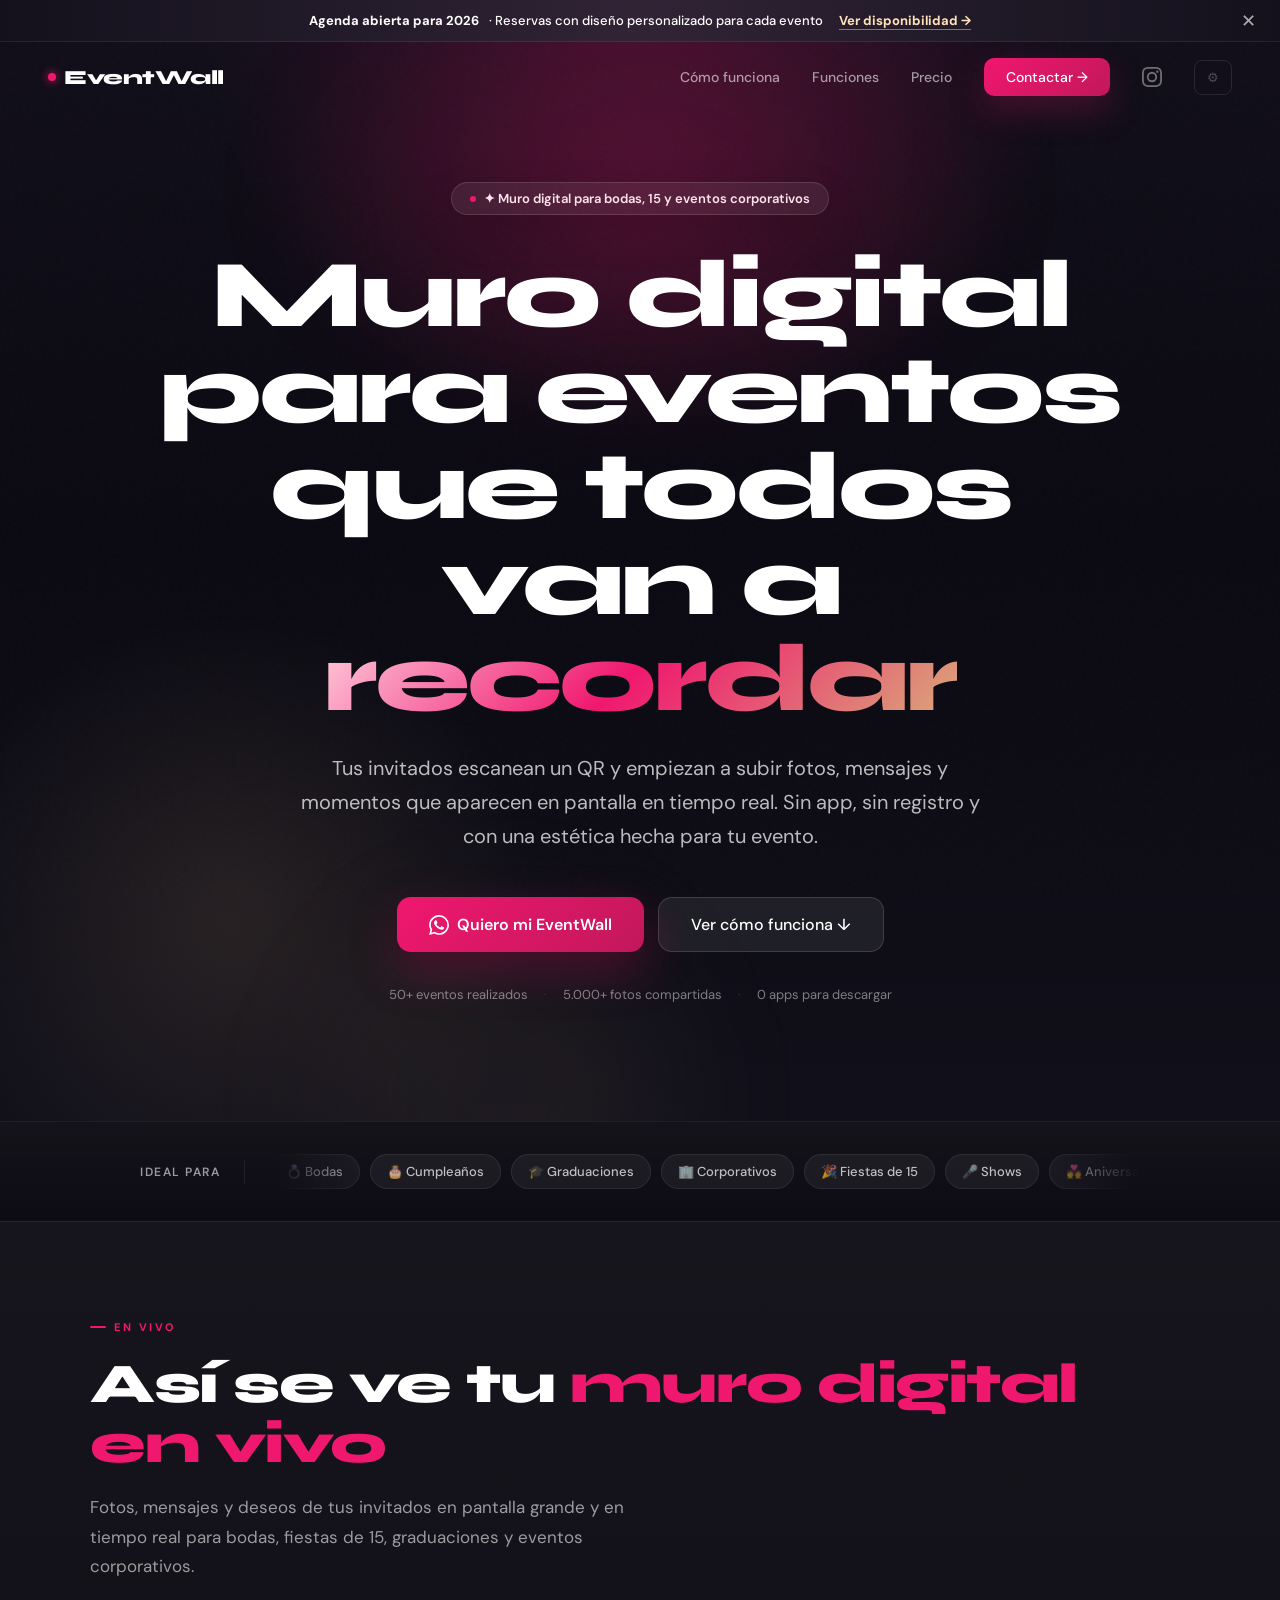
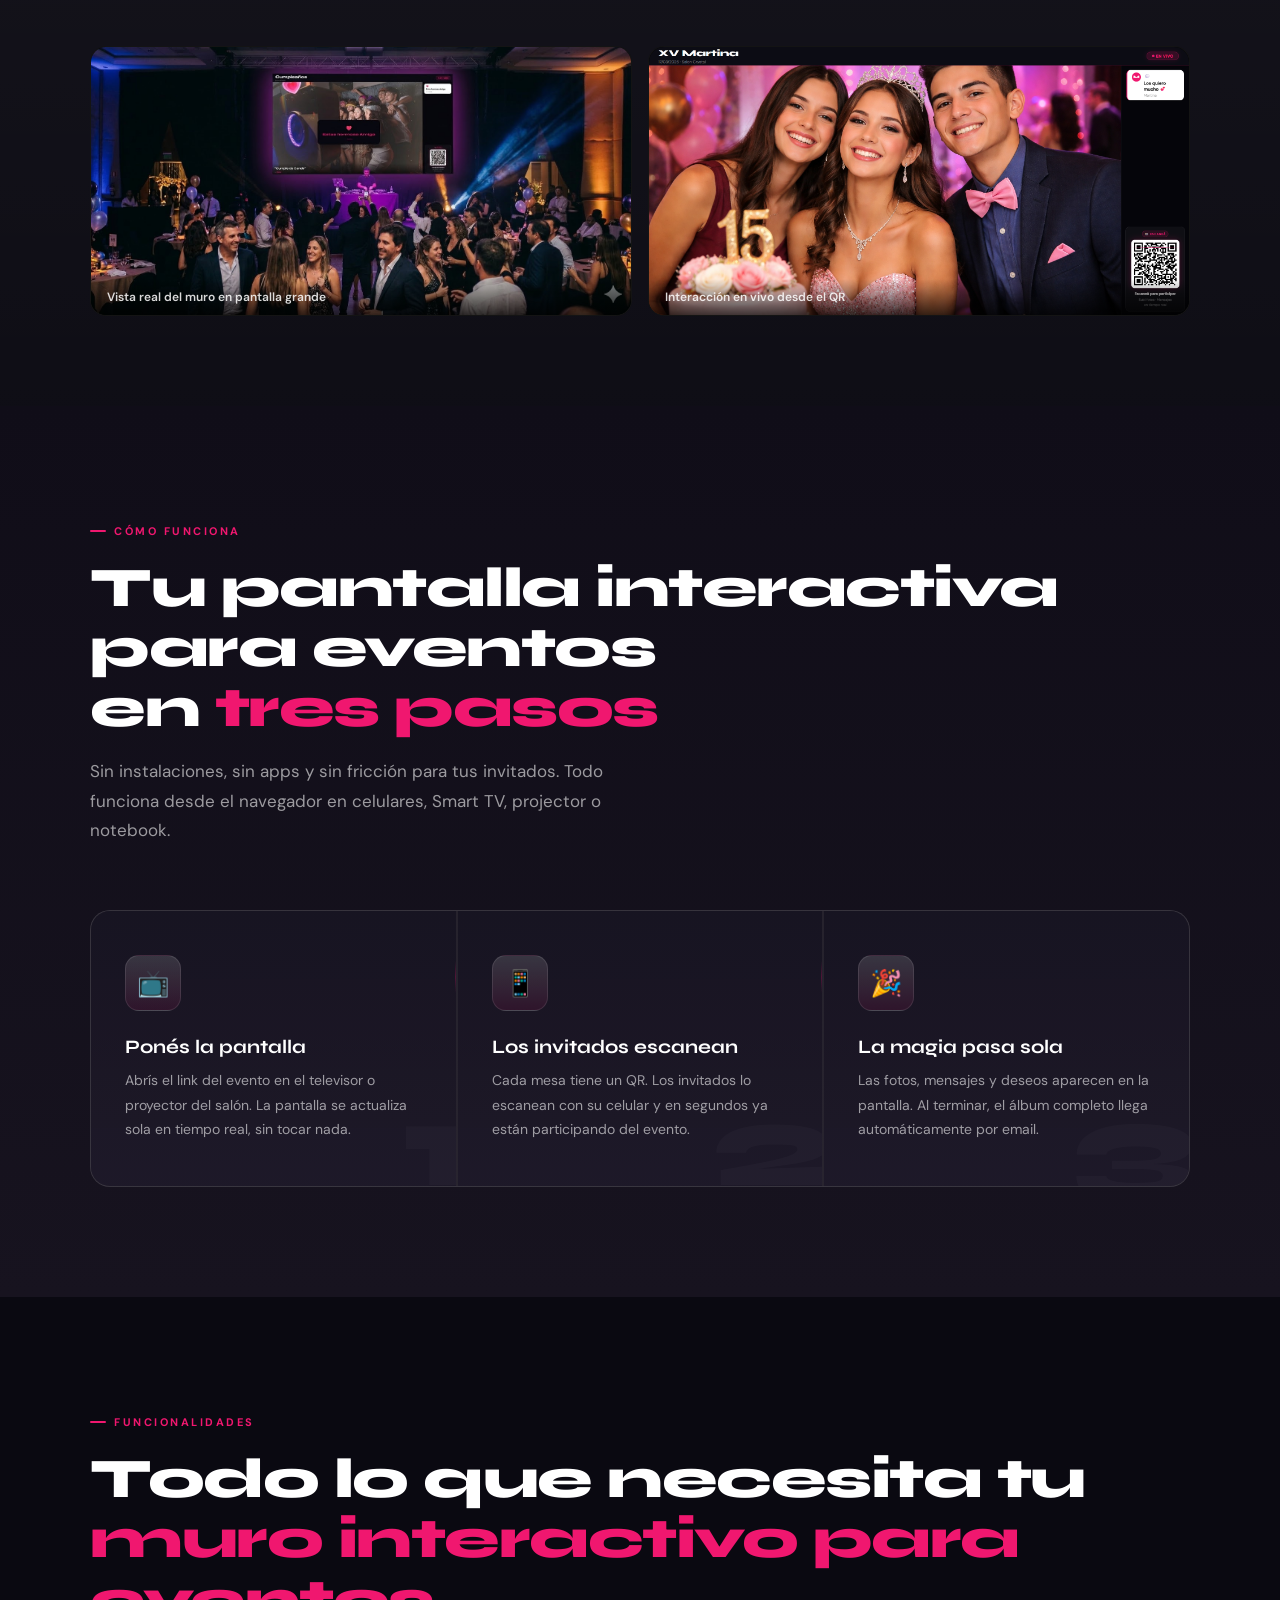
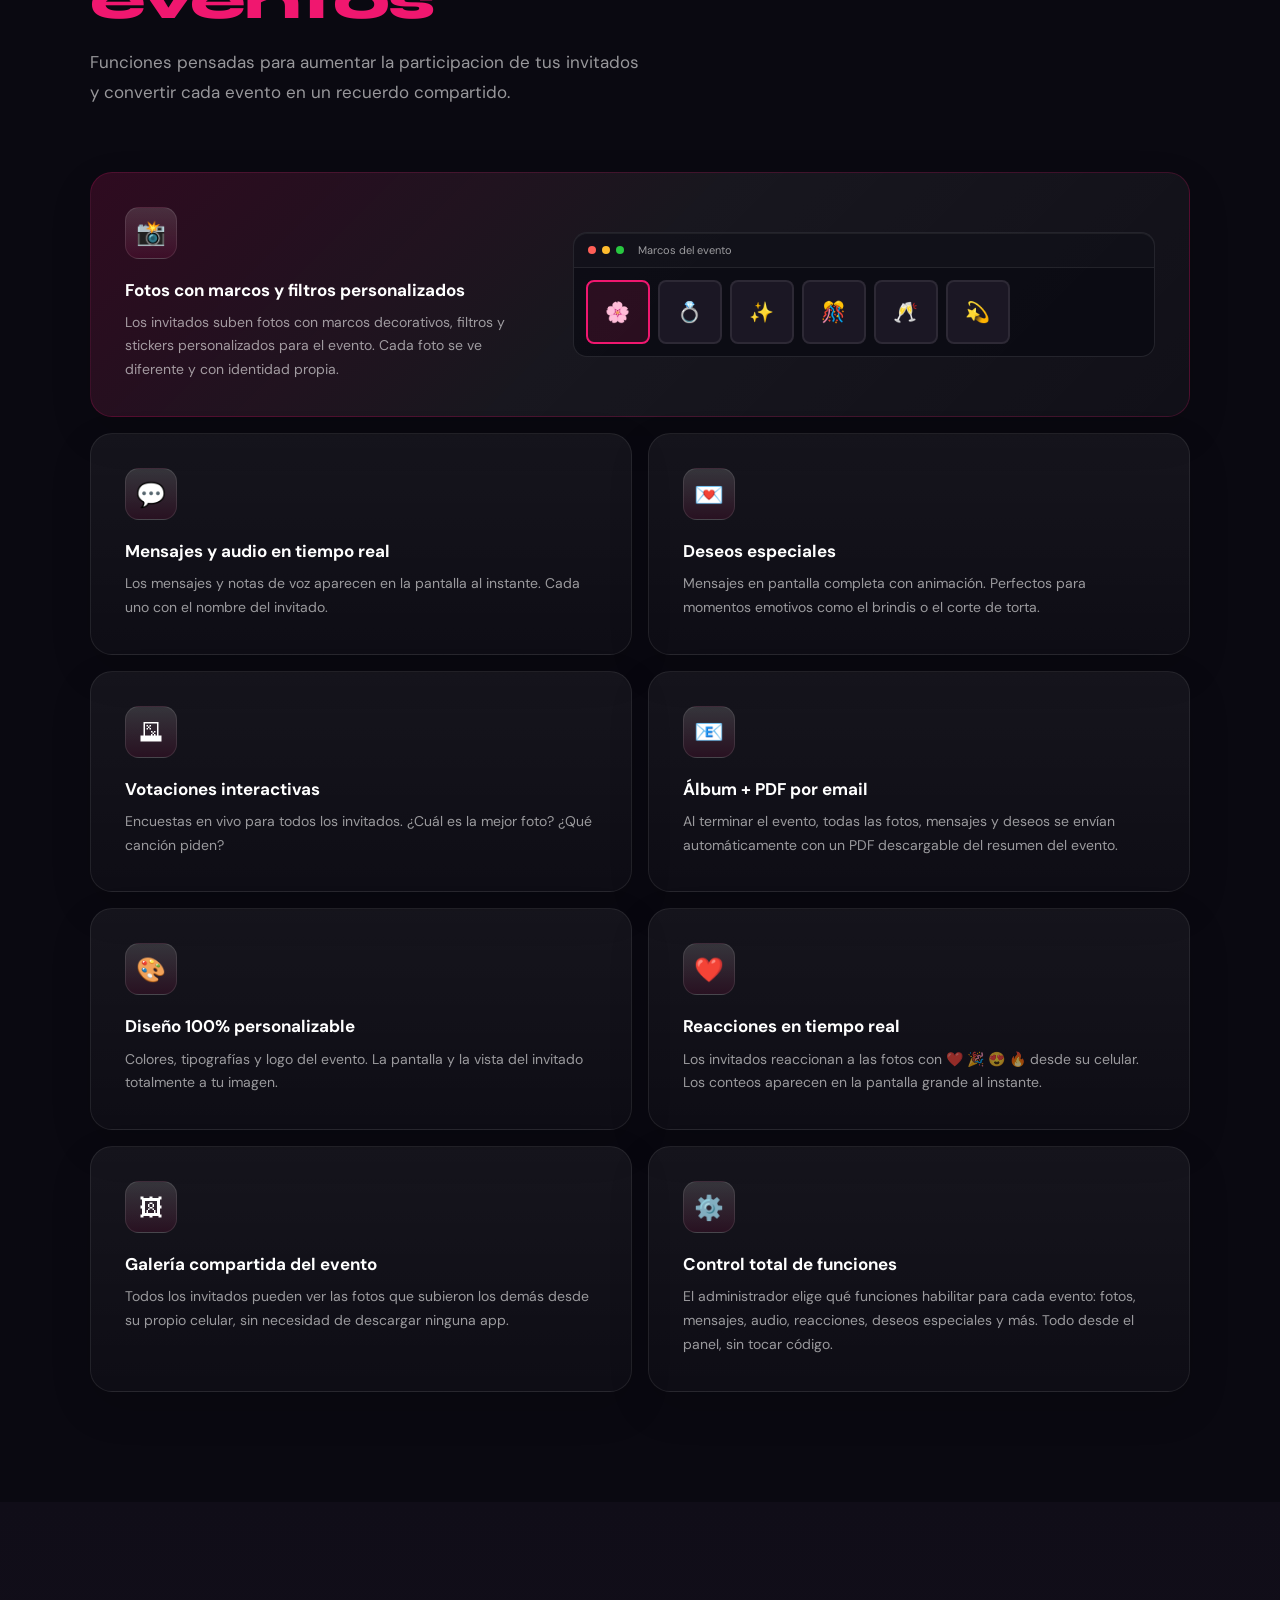
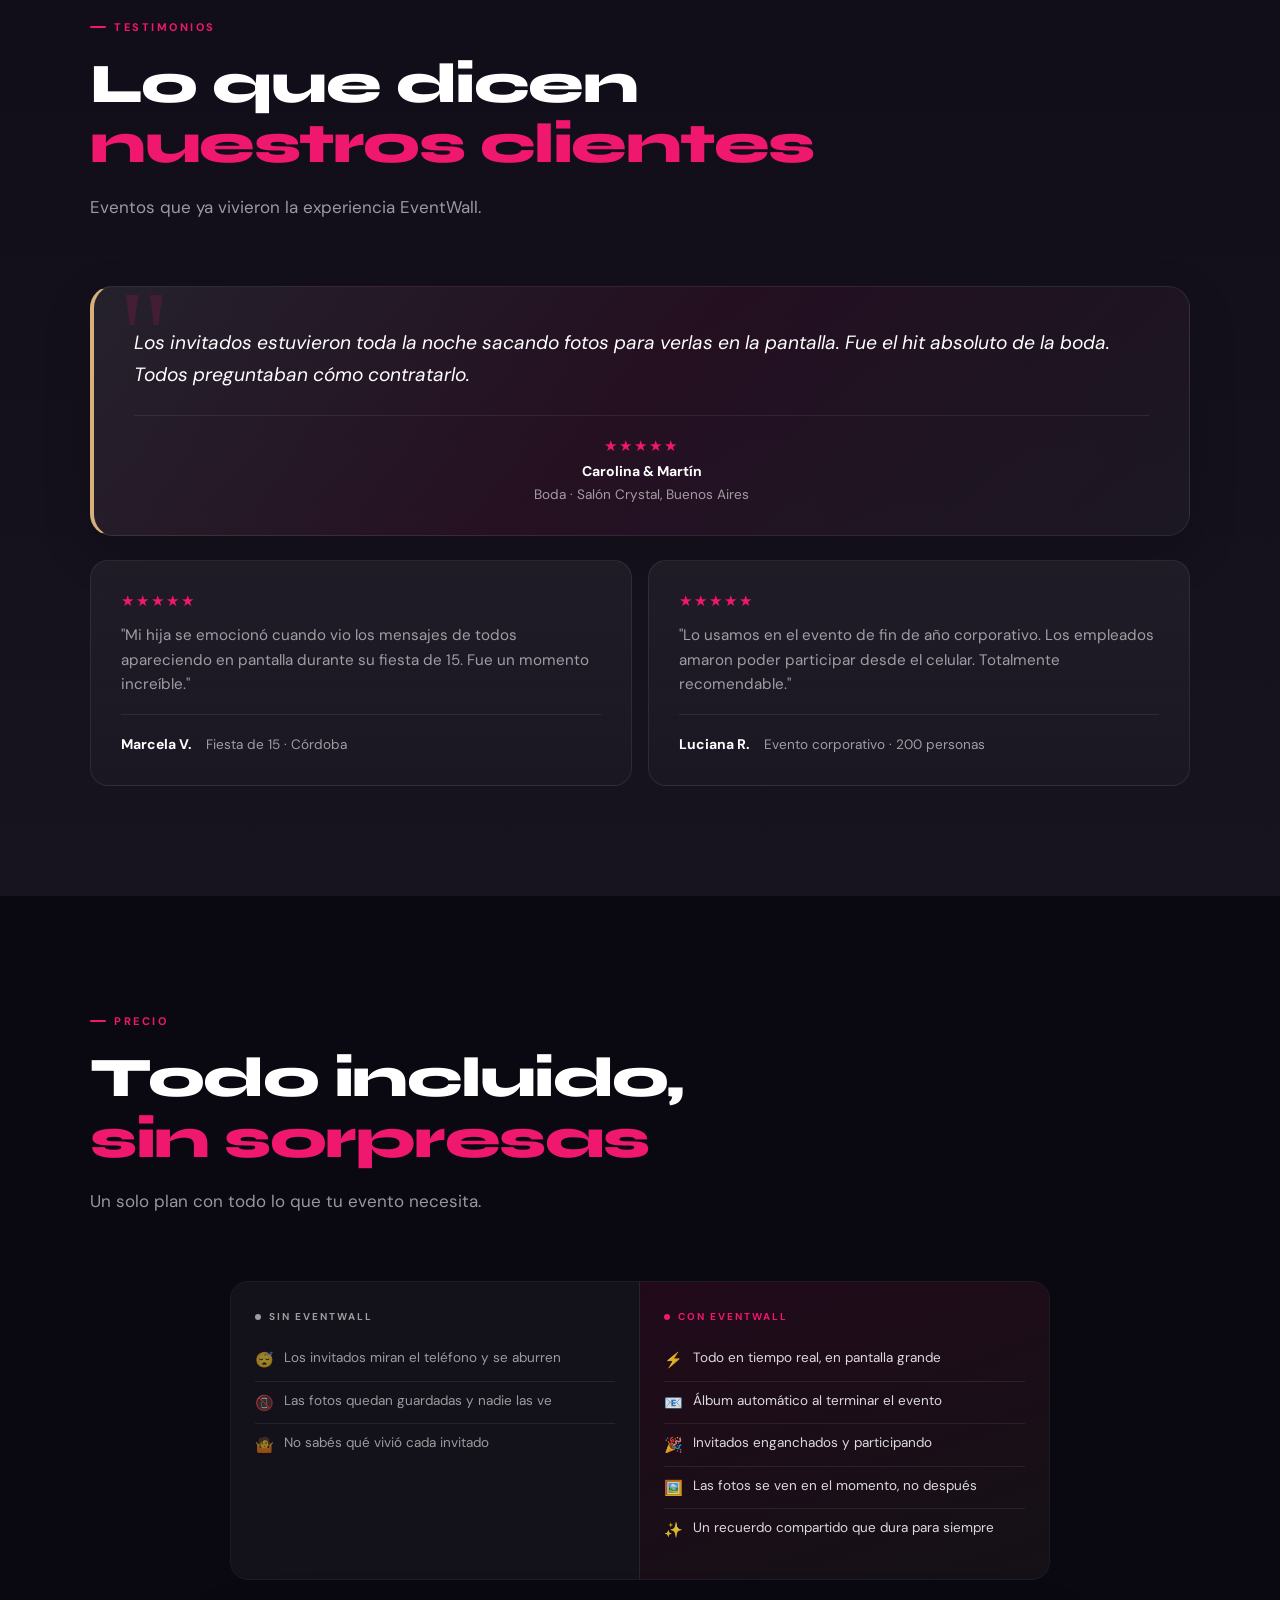
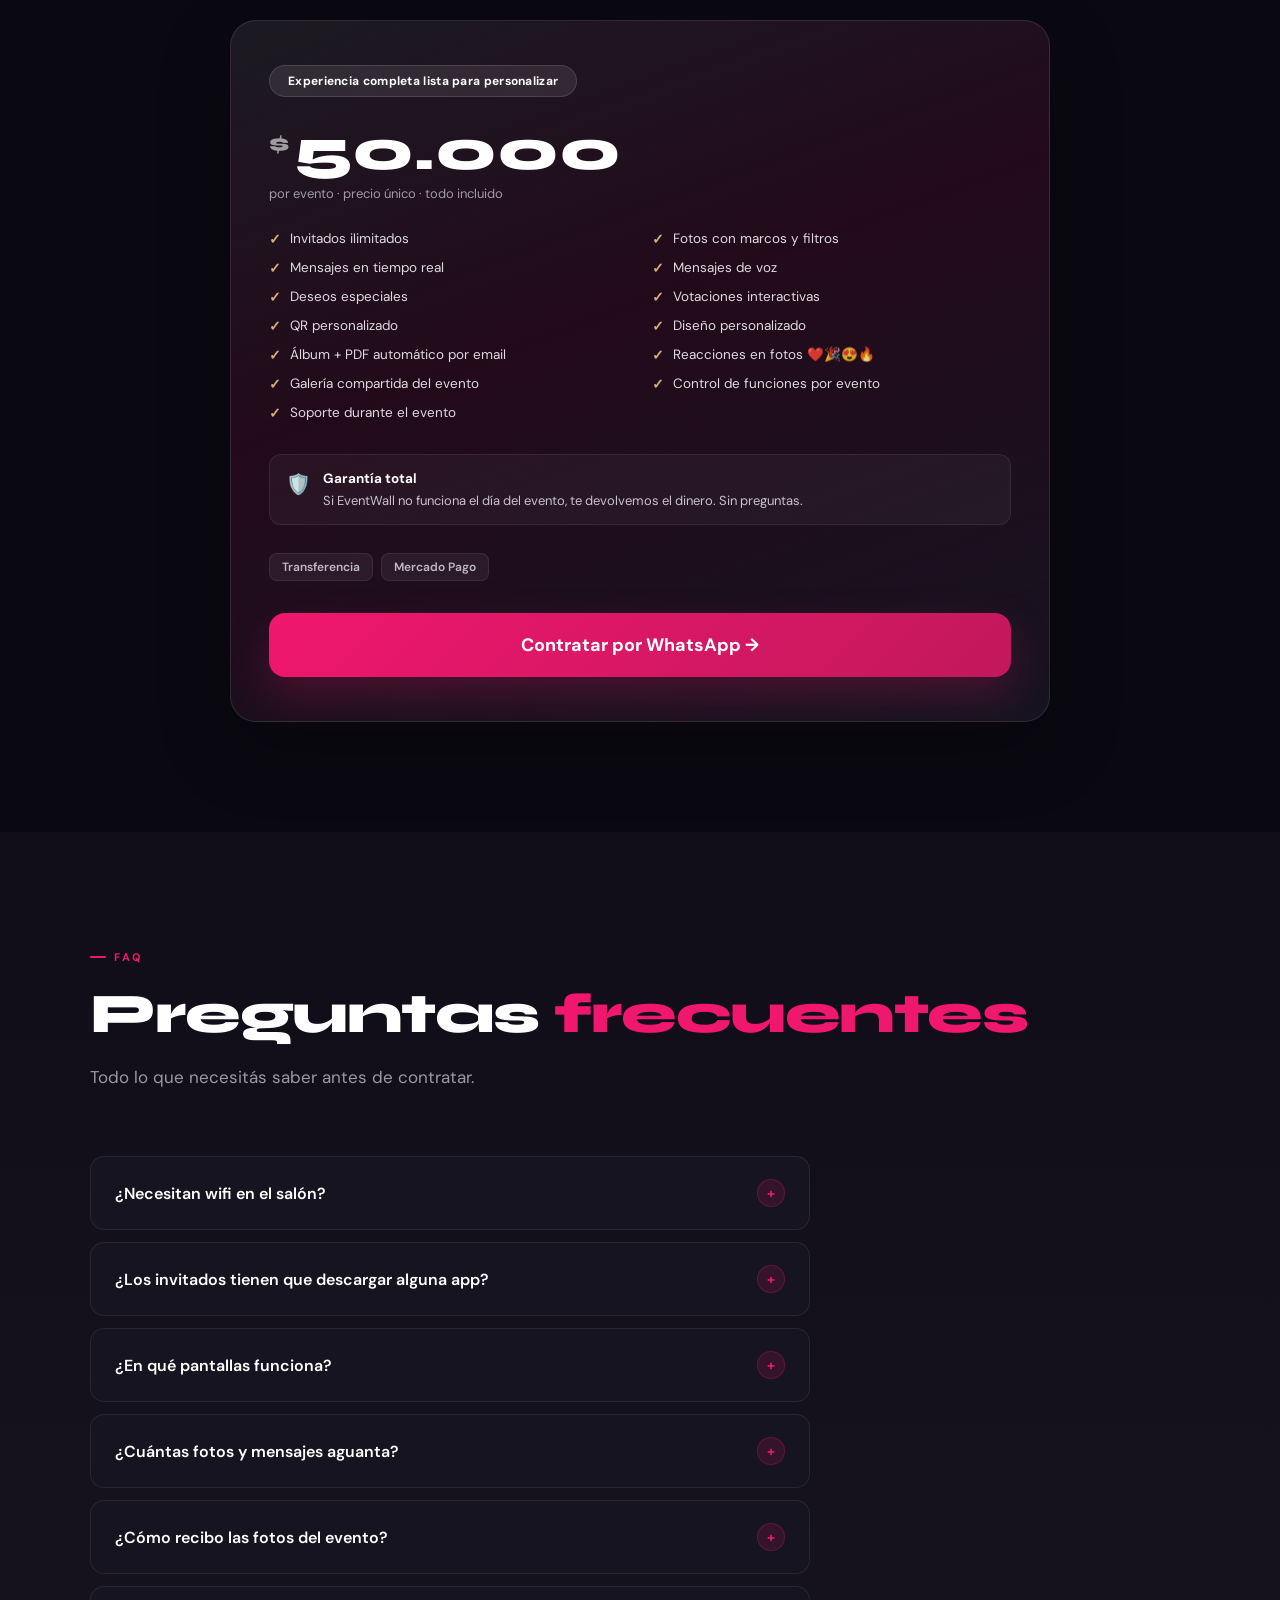
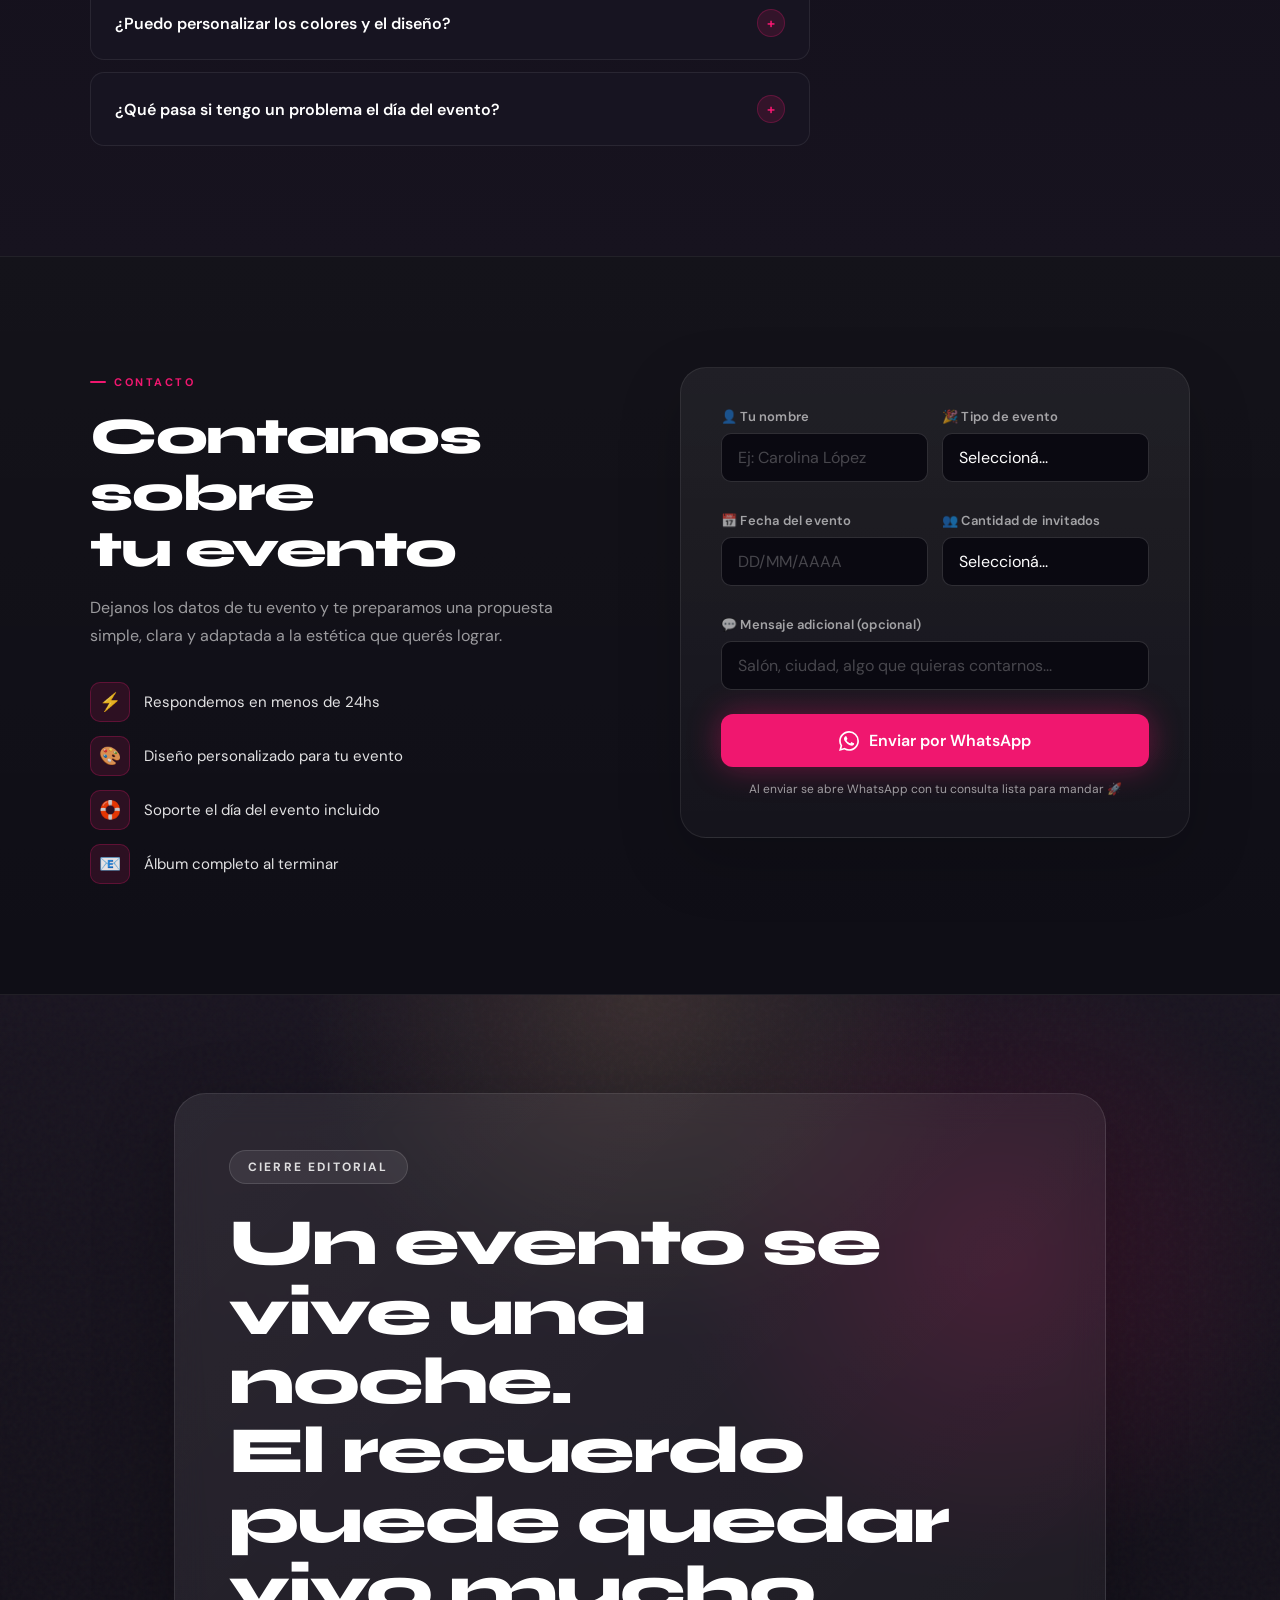
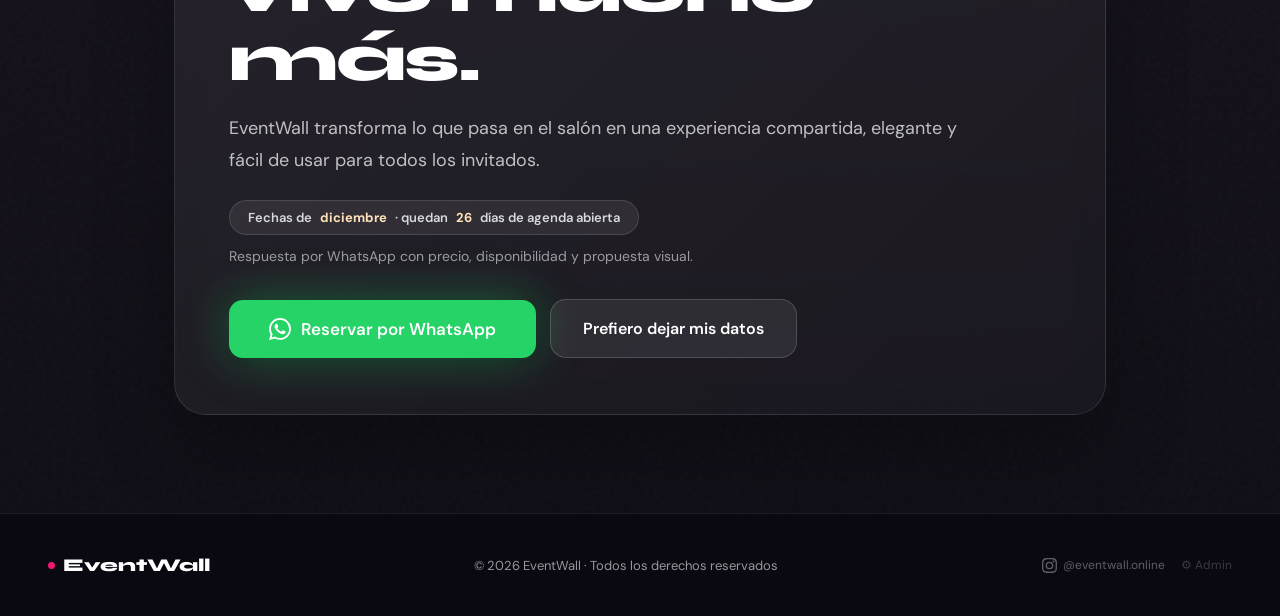
==== commit 33266ec5: "Update index.html colors and fix mobile layout issues" ====
--- a/index.html
+++ b/index.html
@@ -191,14 +191,14 @@
 <link rel="stylesheet" href="https://unpkg.com/aos@2.3.4/dist/aos.css"/>
 <style>
 *,*::before,*::after{box-sizing:border-box;margin:0;padding:0}
-html{scroll-behavior:smooth;-webkit-font-smoothing:antialiased}
-body{font-family:'DM Sans',sans-serif;background:#0a0911;color:#fff;overflow-x:hidden}
+html{scroll-behavior:smooth;-webkit-font-smoothing:antialiased;overflow-x:hidden;width:100%}
+body{font-family:'DM Sans',sans-serif;background:#0a0911;color:#fff;overflow-x:hidden;width:100%}
 
 :root{
-  --pink:#eb5b88;
-  --pink-strong:#cf3b6b;
-  --pink-dim:rgba(235,91,136,0.13);
-  --pink-border:rgba(235,91,136,0.26);
+  --pink:#f0176f;
+  --pink-strong:#c2185b;
+  --pink-dim:rgba(240,23,111,0.13);
+  --pink-border:rgba(240,23,111,0.26);
   --gold:#d8b07b;
   --dark:#0a0911;
   --dark2:#14111d;
@@ -258,7 +258,7 @@
   background:linear-gradient(135deg,var(--pink),var(--pink-strong));color:#fff !important;
   padding:10px 22px;border-radius:10px;font-size:14px;
   font-weight:600;transition:all 0.2s !important;
-  box-shadow:0 14px 34px rgba(207,59,107,0.3);
+  box-shadow:0 14px 34px rgba(194,24,91,0.3);
 }
 .nav-cta:hover{opacity:0.88 !important;transform:translateY(-1px)}
 .nav-mobile-btn{
@@ -274,14 +274,14 @@
   padding:158px 24px 118px;
   text-align:center;overflow:hidden;
   background:
-    radial-gradient(circle at top, rgba(235,91,136,0.18), transparent 34%),
+    radial-gradient(circle at top, rgba(240,23,111,0.18), transparent 34%),
     radial-gradient(circle at 18% 82%, rgba(216,176,123,0.12), transparent 22%),
     linear-gradient(180deg,#120f1b 0%, #0b0a12 48%, #11101a 100%);
 }
 .hero-glow{
   position:absolute;top:-10%;left:50%;transform:translateX(-50%);
   width:900px;height:600px;
-  background:radial-gradient(ellipse,rgba(235,91,136,0.22) 0%,transparent 60%);
+  background:radial-gradient(ellipse,rgba(240,23,111,0.22) 0%,transparent 60%);
   pointer-events:none;filter:blur(40px);
 }
 .hero-glow2{
@@ -305,7 +305,7 @@
 }
 .hero h1{
   font-family:'Syne',sans-serif;
-  font-size:clamp(44px,8vw,96px);
+  font-size:clamp(36px,8vw,96px);
   font-weight:800;line-height:1.0;letter-spacing:-3px;
   margin-bottom:24px;max-width:980px;
   position:relative;z-index:1;
@@ -333,9 +333,9 @@
   padding:17px 32px;border-radius:14px;font-size:16px;
   font-weight:600;font-family:'DM Sans',sans-serif;cursor:pointer;
   text-decoration:none;transition:all 0.25s;
-  box-shadow:0 18px 46px rgba(207,59,107,0.34),0 10px 24px rgba(0,0,0,0.28);
-}
-.btn-primary:hover{transform:translateY(-2px);box-shadow:0 22px 54px rgba(207,59,107,0.44),0 14px 28px rgba(0,0,0,0.35)}
+  box-shadow:0 18px 46px rgba(194,24,91,0.34),0 10px 24px rgba(0,0,0,0.28);
+}
+.btn-primary:hover{transform:translateY(-2px);box-shadow:0 22px 54px rgba(194,24,91,0.44),0 14px 28px rgba(0,0,0,0.35)}
 .btn-secondary{
   display:inline-flex;align-items:center;gap:8px;
   background:rgba(255,255,255,0.07);color:#fff;
@@ -423,7 +423,7 @@
 .step:hover{background:linear-gradient(180deg,rgba(30,24,43,0.98),rgba(37,30,50,0.95))}
 .step-ico{
   width:56px;height:56px;border-radius:14px;
-  background:linear-gradient(180deg,rgba(255,255,255,0.14),rgba(235,91,136,0.1));border:1px solid rgba(255,255,255,0.1);
+  background:linear-gradient(180deg,rgba(255,255,255,0.14),rgba(240,23,111,0.1));border:1px solid rgba(255,255,255,0.1);
   display:flex;align-items:center;justify-content:center;
   font-size:26px;margin-bottom:24px;
 }
@@ -445,12 +445,12 @@
   box-shadow:0 16px 42px rgba(0,0,0,0.14);
 }
 .feat:hover{border-color:rgba(255,255,255,0.14);background:linear-gradient(180deg,rgba(255,255,255,0.08),rgba(255,255,255,0.03));transform:translateY(-3px)}
-.feat.big{grid-column:span 2;display:grid;grid-template-columns:1fr 1.4fr;gap:32px;align-items:center;background:linear-gradient(135deg,rgba(235,91,136,0.16) 0%,rgba(255,255,255,0.06) 48%,rgba(255,255,255,0.03) 100%);border-color:rgba(235,91,136,0.2)}
+.feat.big{grid-column:span 2;display:grid;grid-template-columns:1fr 1.4fr;gap:32px;align-items:center;background:linear-gradient(135deg,rgba(240,23,111,0.16) 0%,rgba(255,255,255,0.06) 48%,rgba(255,255,255,0.03) 100%);border-color:rgba(240,23,111,0.2)}
 .feat-ico{
   width:52px;height:52px;border-radius:14px;
   display:flex;align-items:center;justify-content:center;
   font-size:24px;margin-bottom:20px;flex-shrink:0;
-  background:linear-gradient(180deg,rgba(255,255,255,0.14),rgba(235,91,136,0.1));border:1px solid rgba(255,255,255,0.1);
+  background:linear-gradient(180deg,rgba(255,255,255,0.14),rgba(240,23,111,0.1));border:1px solid rgba(255,255,255,0.1);
 }
 .feat h3{font-size:17px;font-weight:700;margin-bottom:10px;line-height:1.3}
 .feat p{font-size:14px;color:var(--muted);line-height:1.7}
@@ -592,7 +592,7 @@
 .pr2-compare{display:grid;grid-template-columns:1fr 1fr;gap:0;border:1px solid var(--border);border-radius:18px;overflow:hidden;margin-bottom:40px}
 .pr2-col{padding:28px 24px}
 .pr2-col.before{background:rgba(255,255,255,0.04);border-right:1px solid var(--border)}
-.pr2-col.after{background:linear-gradient(160deg,rgba(235,91,136,0.1) 0%,rgba(216,176,123,0.05) 100%)}
+.pr2-col.after{background:linear-gradient(160deg,rgba(240,23,111,0.1) 0%,rgba(216,176,123,0.05) 100%)}
 .pr2-col-label{font-size:10px;font-weight:700;letter-spacing:2px;text-transform:uppercase;margin-bottom:16px;display:flex;align-items:center;gap:8px}
 .pr2-col.before .pr2-col-label{color:var(--muted)}
 .pr2-col.after .pr2-col-label{color:var(--pink)}
@@ -604,7 +604,7 @@
 .pr2-row .pr2-ico{font-size:15px;flex-shrink:0;margin-top:1px}
 .pr2-col.before .pr2-row{color:var(--muted)}
 .pr2-col.after .pr2-row{color:rgba(255,255,255,0.85)}
-.pr2-card{background:linear-gradient(160deg,rgba(255,255,255,0.07) 0%,rgba(235,91,136,0.11) 42%,var(--card) 100%);border:1px solid rgba(255,255,255,0.1);border-radius:26px;padding:44px 38px;position:relative;box-shadow:0 26px 70px rgba(0,0,0,0.26)}
+.pr2-card{background:linear-gradient(160deg,rgba(255,255,255,0.07) 0%,rgba(240,23,111,0.11) 42%,var(--card) 100%);border:1px solid rgba(255,255,255,0.1);border-radius:26px;padding:44px 38px;position:relative;box-shadow:0 26px 70px rgba(0,0,0,0.26)}
 .pr2-badge-urgency{display:inline-flex;align-items:center;gap:7px;background:rgba(255,255,255,0.09);border:1px solid rgba(255,255,255,0.12);color:#fff;padding:7px 18px;border-radius:40px;font-size:12px;font-weight:700;letter-spacing:0.3px;margin-bottom:24px}
 .pr2-price-block{display:flex;align-items:flex-end;gap:14px;flex-wrap:wrap;margin-bottom:6px}
 .pr2-price-old{font-family:'Syne',sans-serif;font-size:28px;font-weight:800;color:var(--muted);text-decoration:line-through;opacity:0.55;line-height:1;padding-bottom:6px}
@@ -620,13 +620,13 @@
 .pr2-guarantee-text strong{color:#fff;display:block;margin-bottom:2px;font-size:13.5px}
 .pr2-payments{display:flex;align-items:center;gap:8px;flex-wrap:wrap;font-size:12px;color:var(--muted);margin-bottom:32px}
 .pr2-payments span{background:rgba(255,255,255,0.06);border:1px solid var(--border);border-radius:8px;padding:5px 12px;font-weight:600;color:rgba(255,255,255,0.7)}
-.pr2-cta-btn{display:block;text-align:center;background:linear-gradient(135deg,var(--pink),var(--pink-strong));color:#fff;padding:20px 24px;border-radius:16px;font-size:18px;font-weight:700;font-family:'DM Sans',sans-serif;text-decoration:none;border:none;cursor:pointer;transition:opacity 0.2s,transform 0.2s,box-shadow 0.2s;box-shadow:0 18px 40px rgba(207,59,107,0.28)}
-.pr2-cta-btn:hover{opacity:0.94;transform:translateY(-2px);animation:none;box-shadow:0 22px 46px rgba(207,59,107,0.38)}
+.pr2-cta-btn{display:block;text-align:center;background:linear-gradient(135deg,var(--pink),var(--pink-strong));color:#fff;padding:20px 24px;border-radius:16px;font-size:18px;font-weight:700;font-family:'DM Sans',sans-serif;text-decoration:none;border:none;cursor:pointer;transition:opacity 0.2s,transform 0.2s,box-shadow 0.2s;box-shadow:0 18px 40px rgba(194,24,91,0.28)}
+.pr2-cta-btn:hover{opacity:0.94;transform:translateY(-2px);animation:none;box-shadow:0 22px 46px rgba(194,24,91,0.38)}
 @media(max-width:620px){.pr2-compare{grid-template-columns:1fr}.pr2-col.before{border-right:none;border-bottom:1px solid var(--border)}.pr2-features{grid-template-columns:1fr}.pr2-card{padding:32px 20px}}
 
 /* ─── CTA2 FINAL ─────────────────────────────────── */
 .cta2-wrap{position:relative;overflow:hidden;border-top:1px solid rgba(255,255,255,0.08);background:linear-gradient(180deg,#18131f 0%,#0e0c14 100%)}
-.cta2-bg{position:absolute;inset:0;background:radial-gradient(circle at top,rgba(216,176,123,0.16),transparent 26%),radial-gradient(circle at 78% 24%,rgba(235,91,136,0.16),transparent 24%);z-index:0}
+.cta2-bg{position:absolute;inset:0;background:radial-gradient(circle at top,rgba(216,176,123,0.16),transparent 26%),radial-gradient(circle at 78% 24%,rgba(240,23,111,0.16),transparent 24%);z-index:0}
 .cta2-noise{position:absolute;inset:0;background-image:url("data:image/svg+xml,%3Csvg viewBox='0 0 256 256' xmlns='http://www.w3.org/2000/svg'%3E%3Cfilter id='n2'%3E%3CfeTurbulence type='fractalNoise' baseFrequency='0.9' numOctaves='4' stitchTiles='stitch'/%3E%3C/filter%3E%3Crect width='100%25' height='100%25' filter='url(%23n2)' opacity='0.03'/%3E%3C/svg%3E");z-index:0;pointer-events:none}
 .cta2-shell{position:relative;z-index:2;max-width:980px;margin:0 auto;padding:98px 24px}
 .cta2-panel{border-radius:32px;padding:56px 54px;border:1px solid rgba(255,255,255,0.1);background:linear-gradient(135deg,rgba(255,255,255,0.08),rgba(255,255,255,0.03));box-shadow:0 30px 80px rgba(0,0,0,0.26);backdrop-filter:blur(16px)}
@@ -714,7 +714,7 @@
 .form-input{
   width:100%;padding:13px 16px;
   background:var(--dark);border:1px solid var(--border2);
-  border-radius:10px;color:#fff;font-size:15px;
+  border-radius:10px;color:#fff;font-size:16px;
   font-family:'DM Sans',sans-serif;outline:none;
   transition:border-color 0.2s,box-shadow 0.2s;
   -webkit-appearance:none;
@@ -801,7 +801,7 @@
 .nav-links a.nav-active{color:#fff!important}
 
 /* ─── TESTIMONIALS STATIC ───────────────────────── */
-.testi-featured{position:relative;background:linear-gradient(135deg,rgba(255,255,255,0.08),rgba(235,91,136,0.08) 48%,rgba(255,255,255,0.03));border:1px solid rgba(255,255,255,0.08);border-left:4px solid var(--gold);border-radius:22px;padding:2.5rem 2.5rem 2rem;margin-bottom:1.5rem;overflow:hidden;box-shadow:0 18px 50px rgba(0,0,0,0.16)}
+.testi-featured{position:relative;background:linear-gradient(135deg,rgba(255,255,255,0.08),rgba(240,23,111,0.08) 48%,rgba(255,255,255,0.03));border:1px solid rgba(255,255,255,0.08);border-left:4px solid var(--gold);border-radius:22px;padding:2.5rem 2.5rem 2rem;margin-bottom:1.5rem;overflow:hidden;box-shadow:0 18px 50px rgba(0,0,0,0.16)}
 .testi-quote-mark{font-family:Georgia,serif;font-size:8rem;line-height:1;color:var(--pink);opacity:.15;position:absolute;top:-1rem;left:1.5rem;pointer-events:none;user-select:none}
 .testi-featured .testi-text{font-size:1.2rem;font-style:italic;line-height:1.65;color:#fff;margin-bottom:1.5rem;position:relative;z-index:1}
 .testi-featured .testi-author{display:flex;flex-direction:column;gap:.25rem}
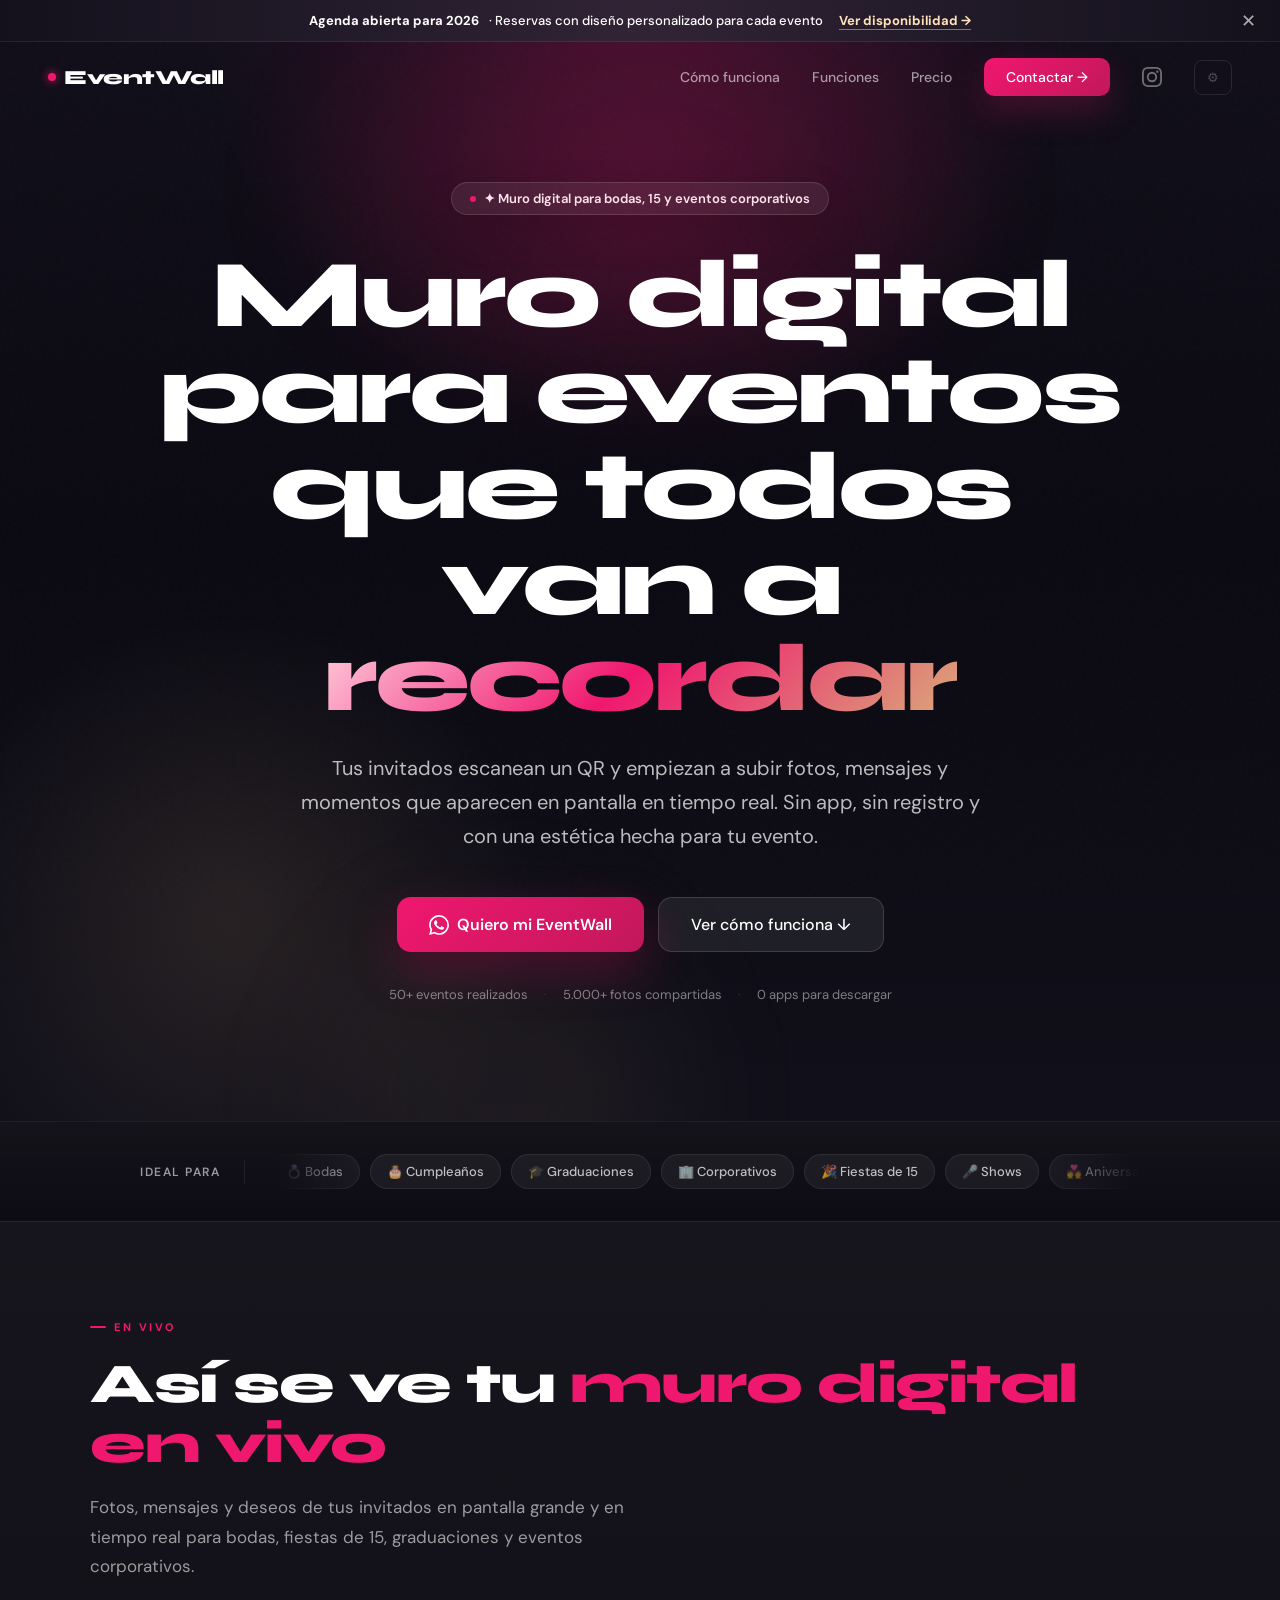
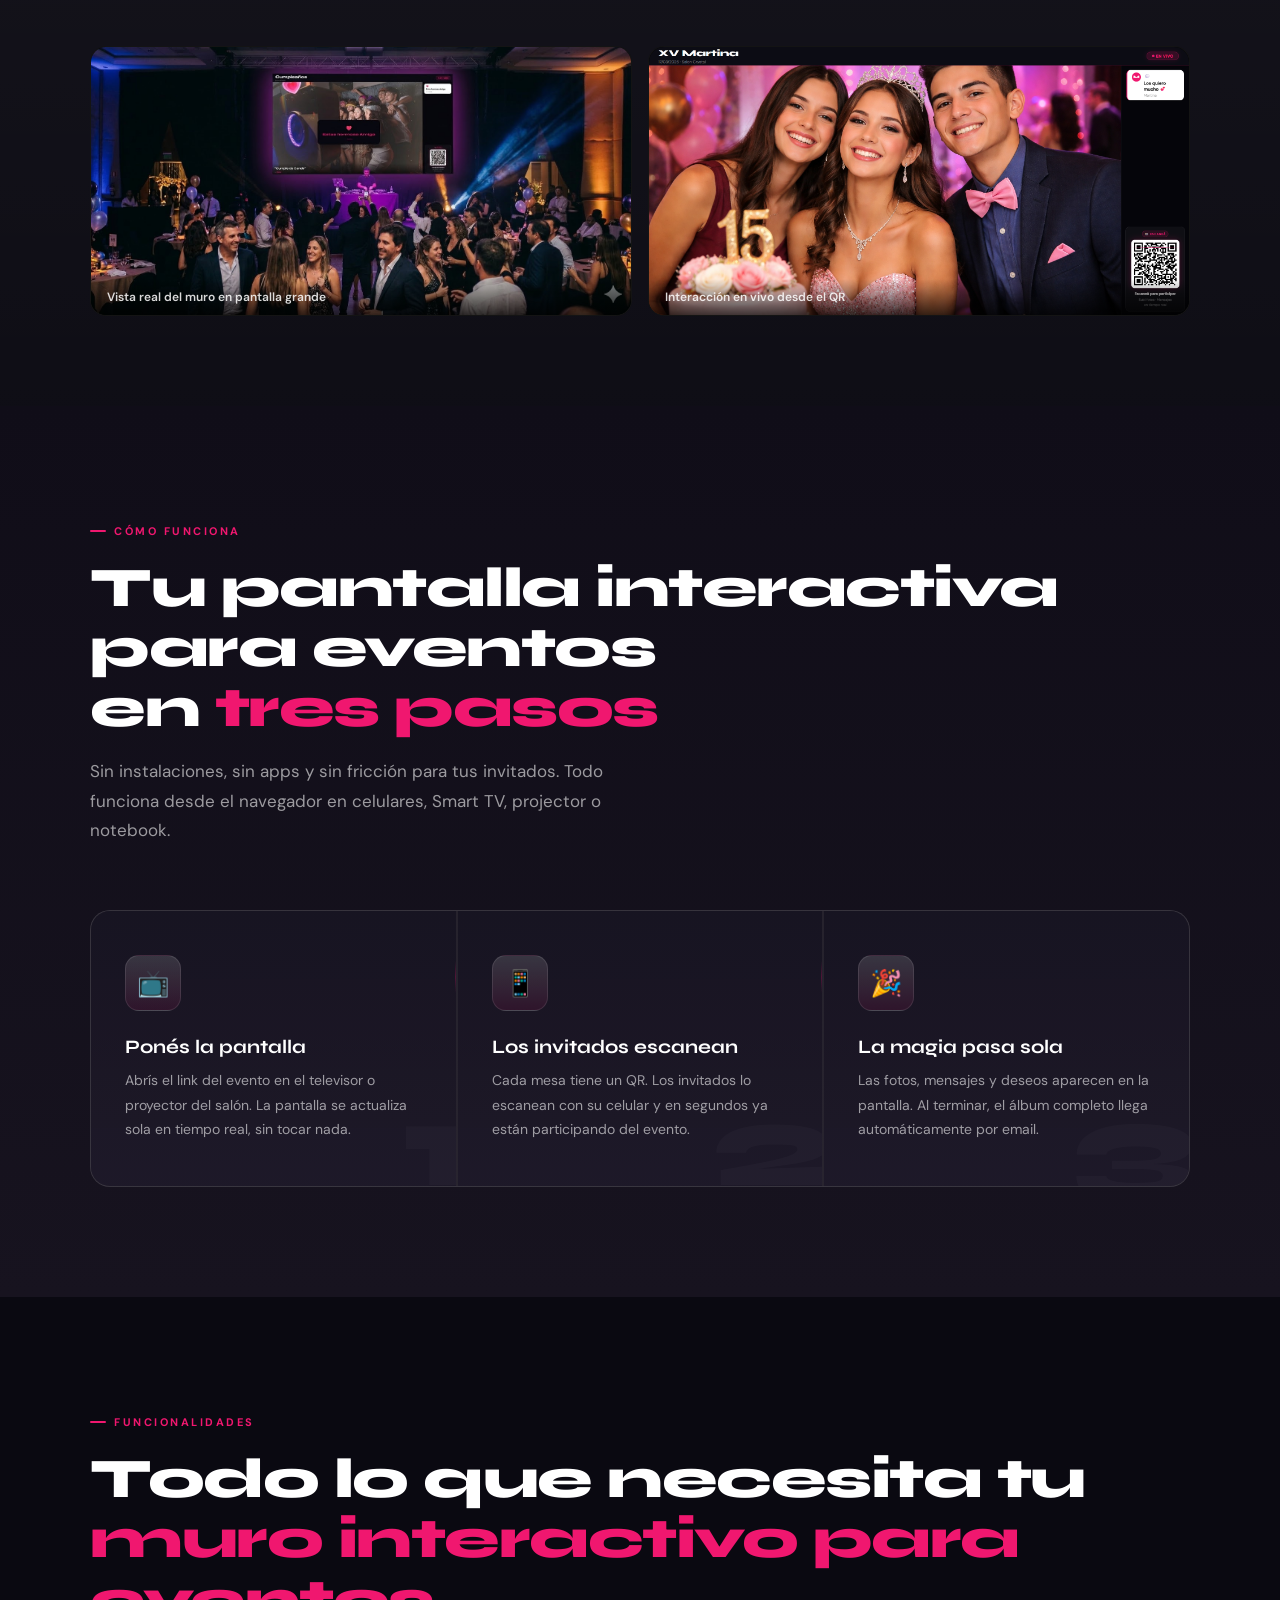
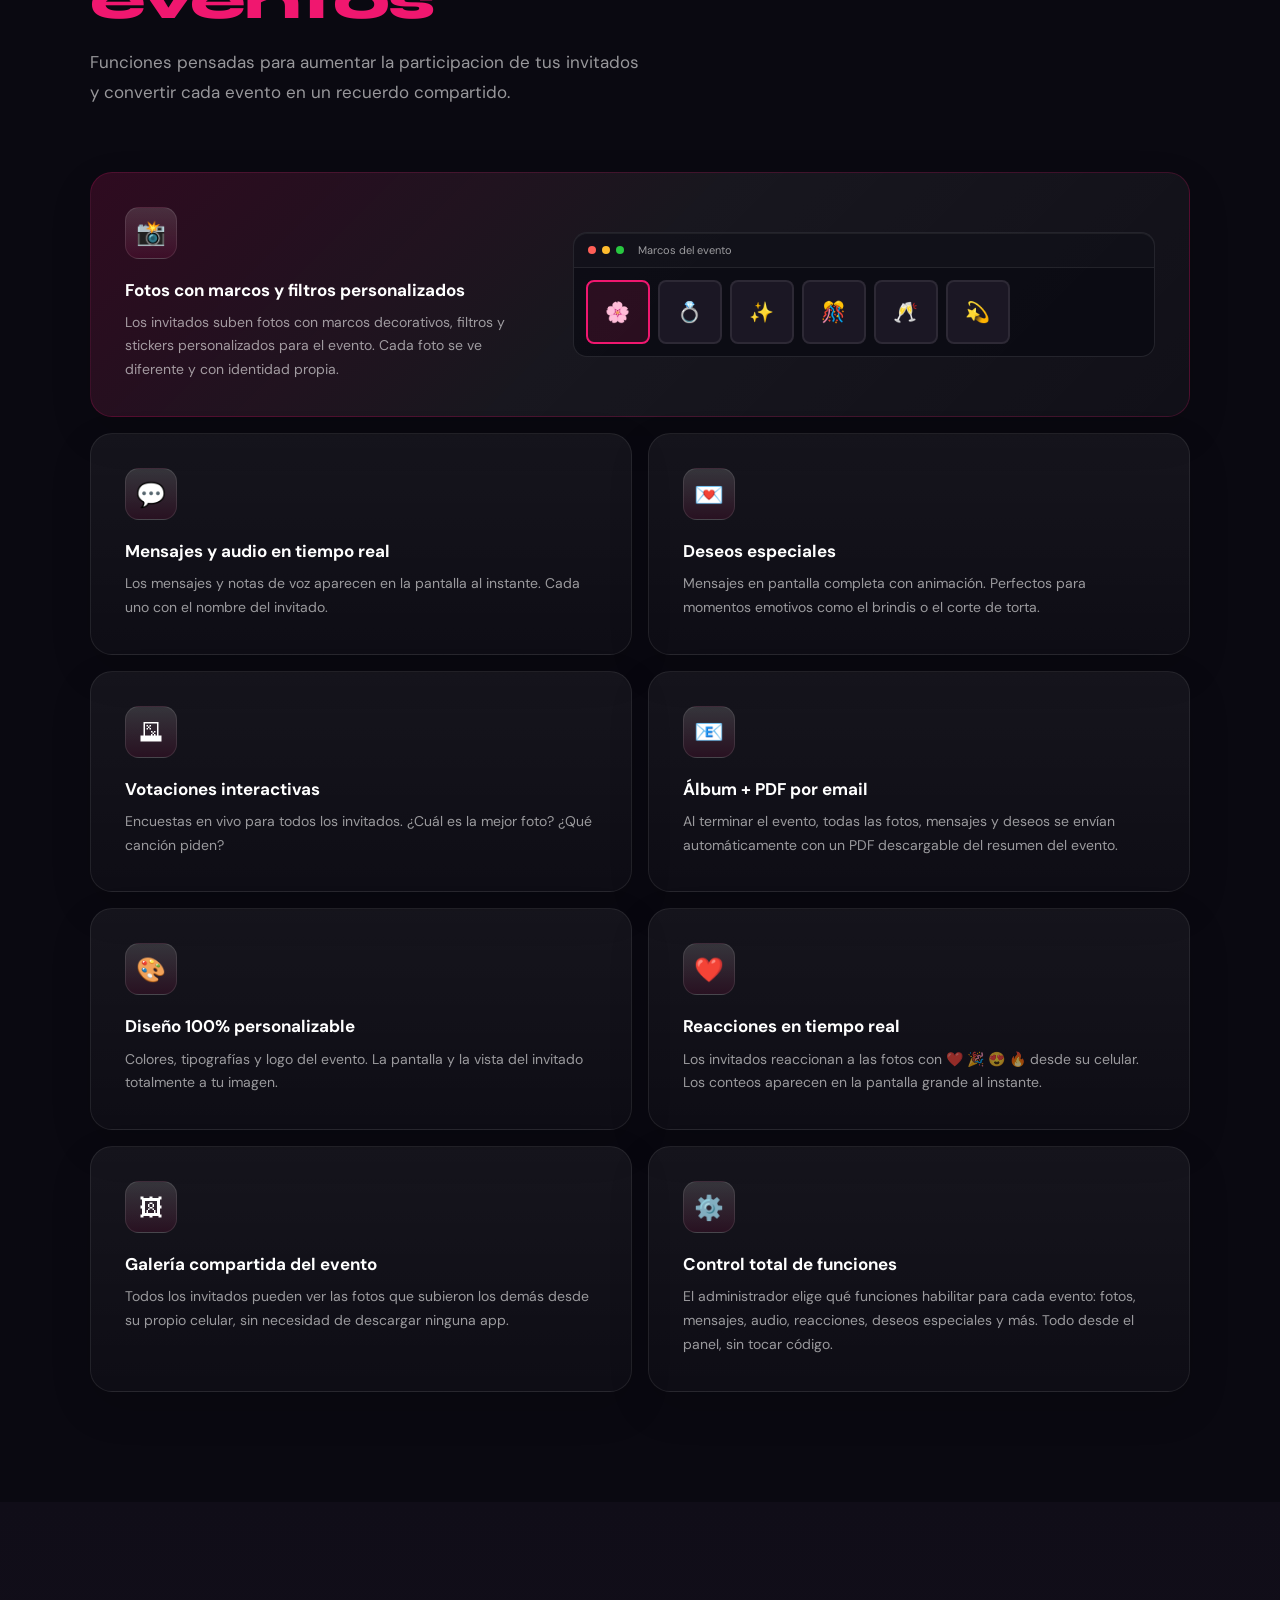
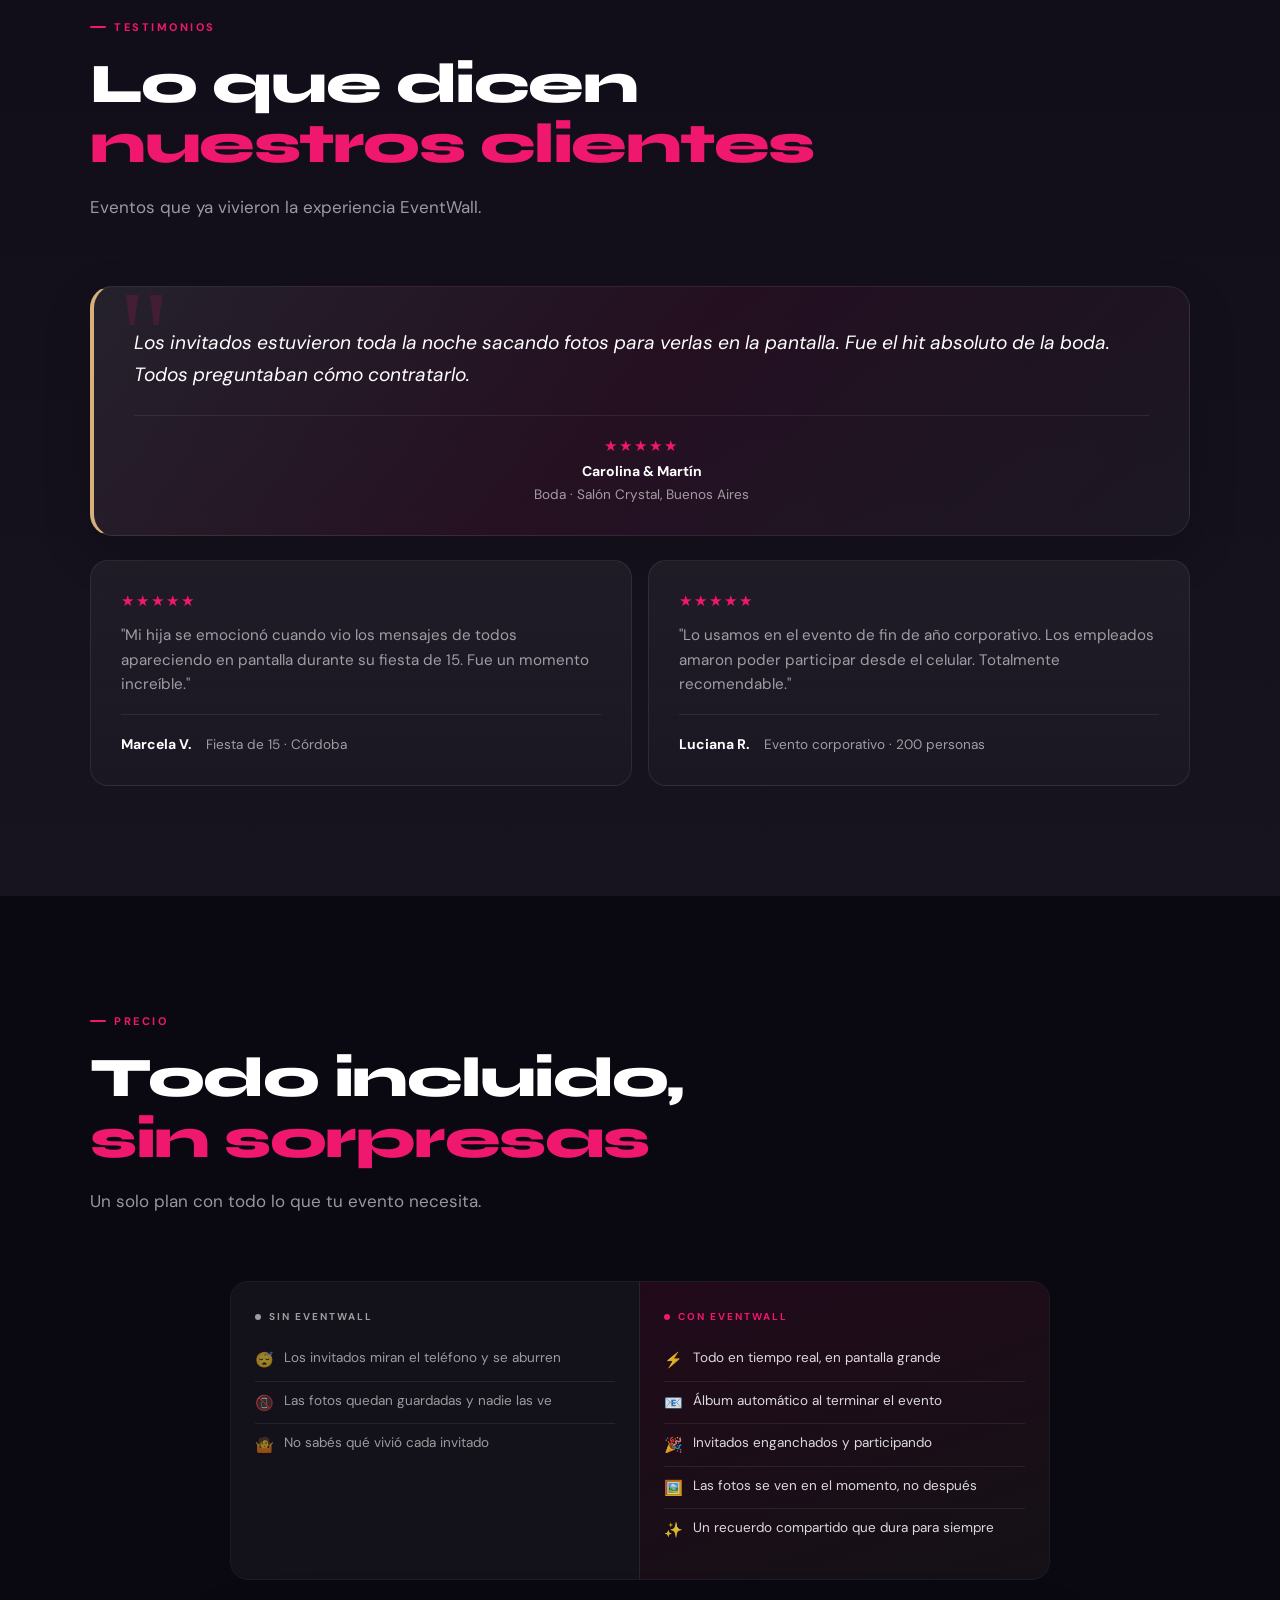
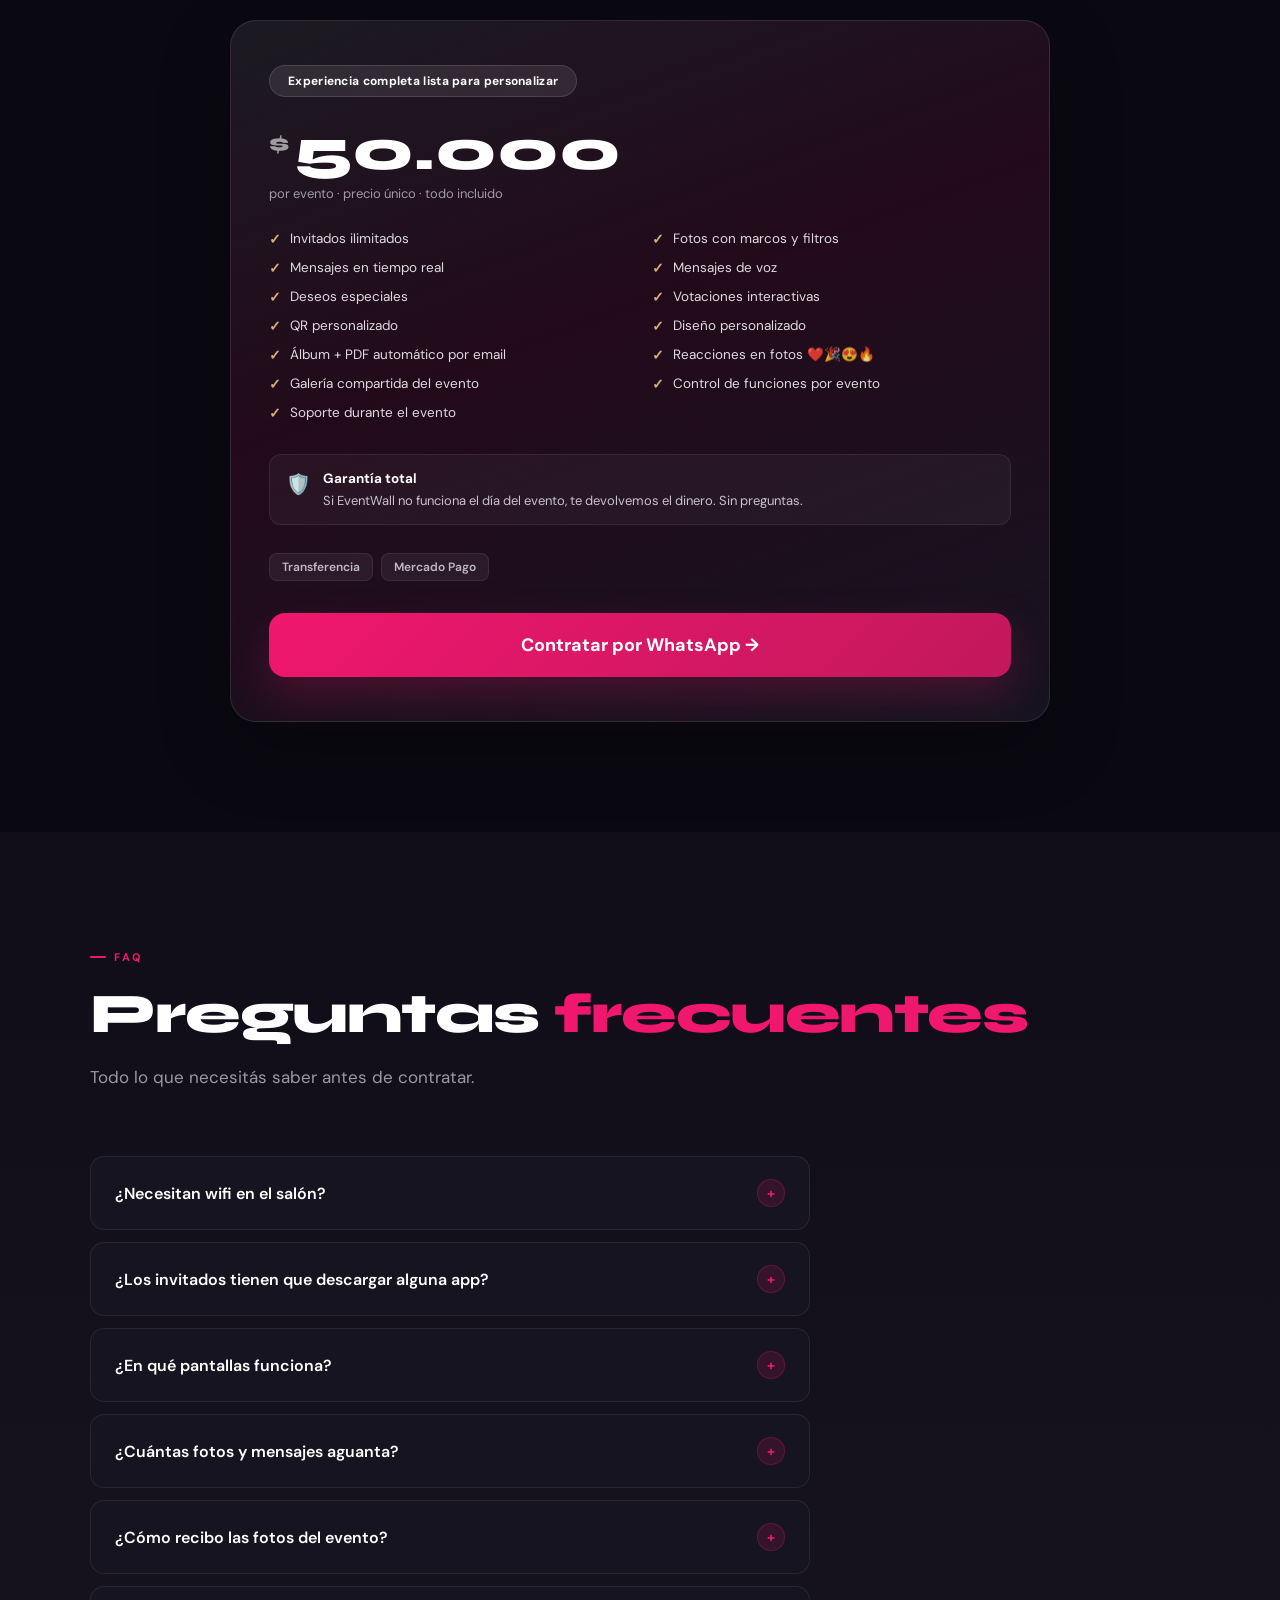
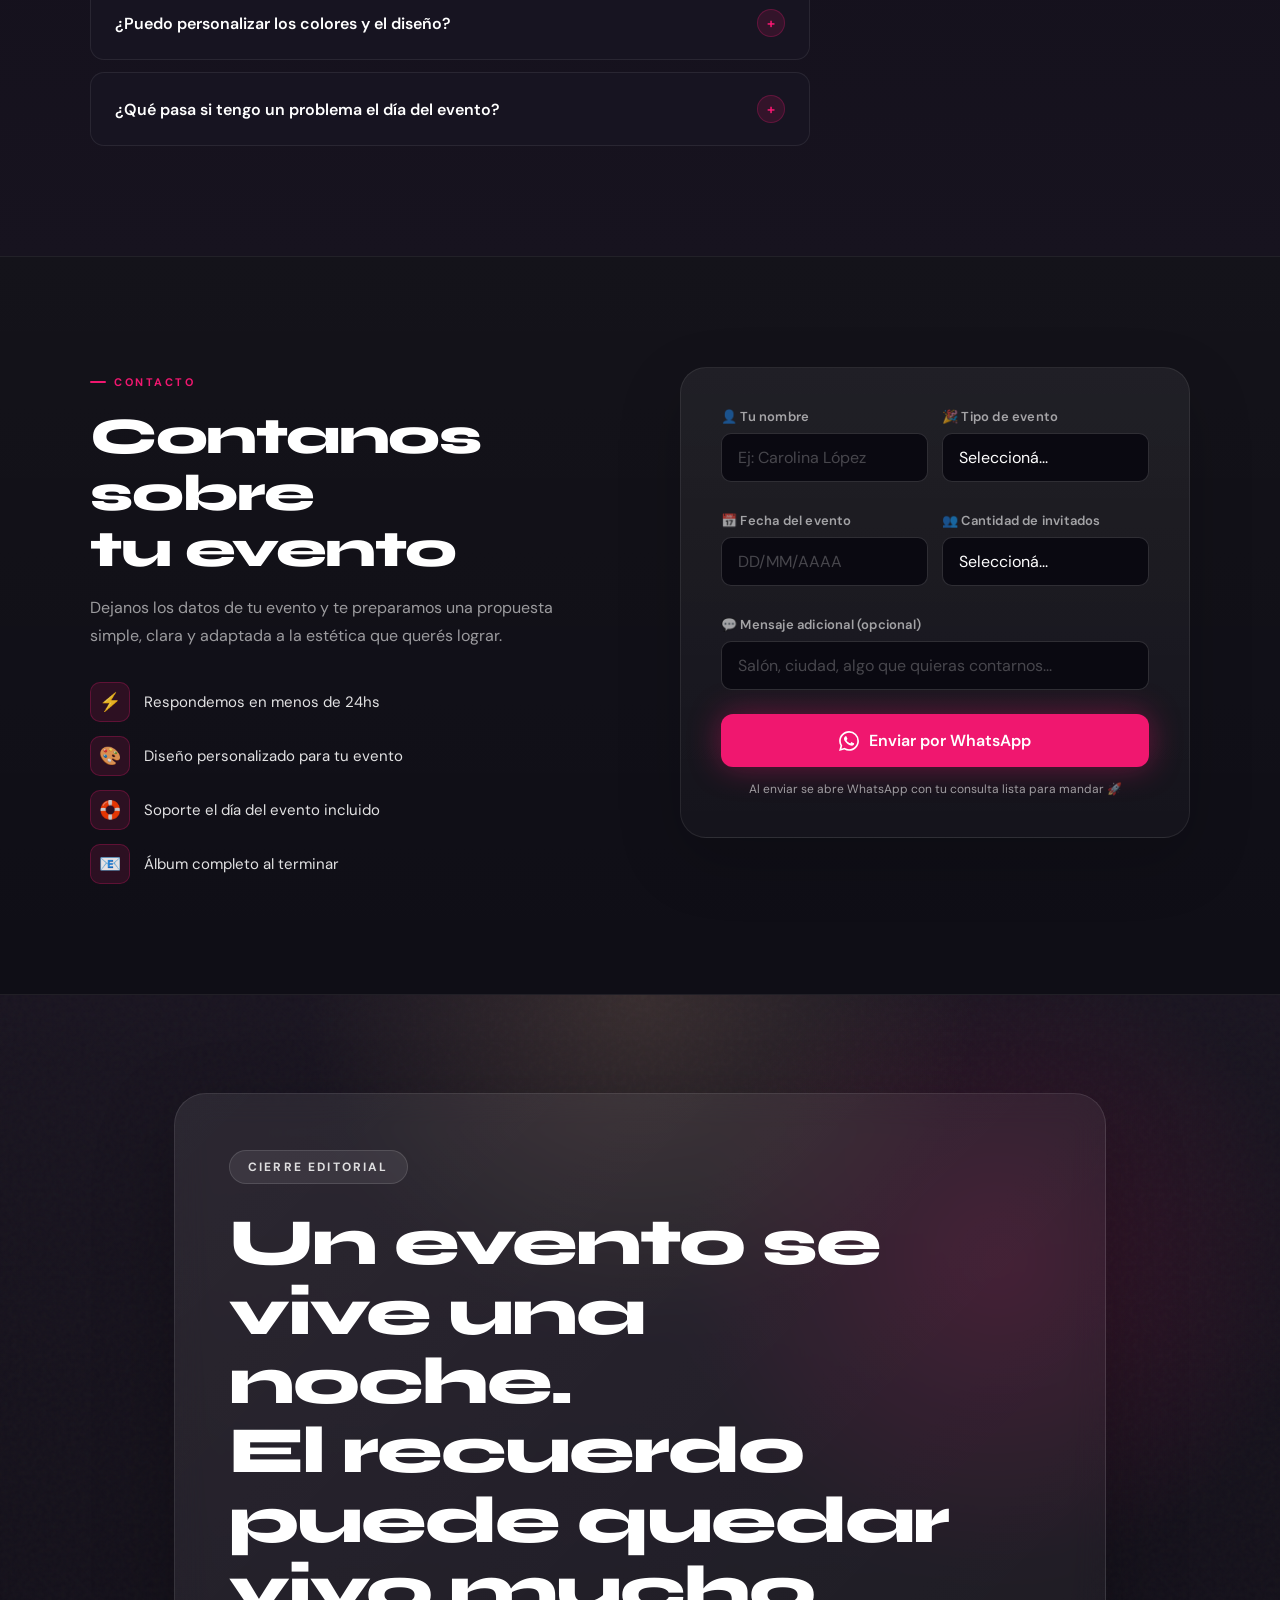
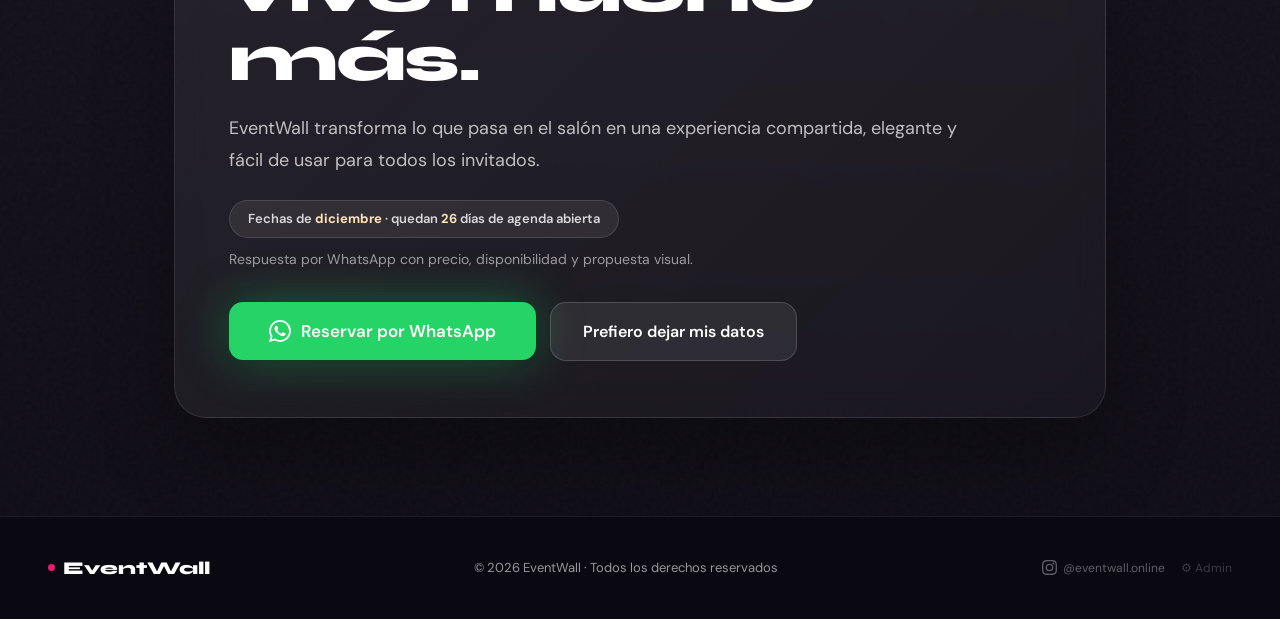
==== commit 6345dd0d: "Fix cta2-countdown text wrapping bug on mobile screens" ====
--- a/index.html
+++ b/index.html
@@ -635,7 +635,7 @@
 .cta2-inner h2{font-family:'Syne',sans-serif;font-size:clamp(36px,5.5vw,66px);font-weight:800;letter-spacing:-2px;line-height:1.05;margin-bottom:20px}
 .cta2-inner p{font-size:18px;color:rgba(255,255,255,0.72);margin-bottom:24px;line-height:1.75}
 .cta2-meta{display:flex;align-items:center;gap:12px;flex-wrap:wrap;margin-bottom:34px}
-.cta2-countdown{display:inline-flex;align-items:center;gap:8px;background:rgba(255,255,255,0.08);border:1px solid rgba(255,255,255,0.12);border-radius:40px;padding:8px 18px;font-size:13px;font-weight:600;color:rgba(255,255,255,0.82)}
+.cta2-countdown{display:inline-block;background:rgba(255,255,255,0.08);border:1px solid rgba(255,255,255,0.12);border-radius:40px;padding:8px 18px;font-size:13px;font-weight:600;color:rgba(255,255,255,0.82);text-align:center;line-height:1.5}
 .cta2-countdown strong{color:#ffe1ba}
 .cta2-note{font-size:14px;color:rgba(255,255,255,0.56)}
 .cta2-buttons{display:flex;align-items:center;justify-content:flex-start;gap:14px;flex-wrap:wrap}
